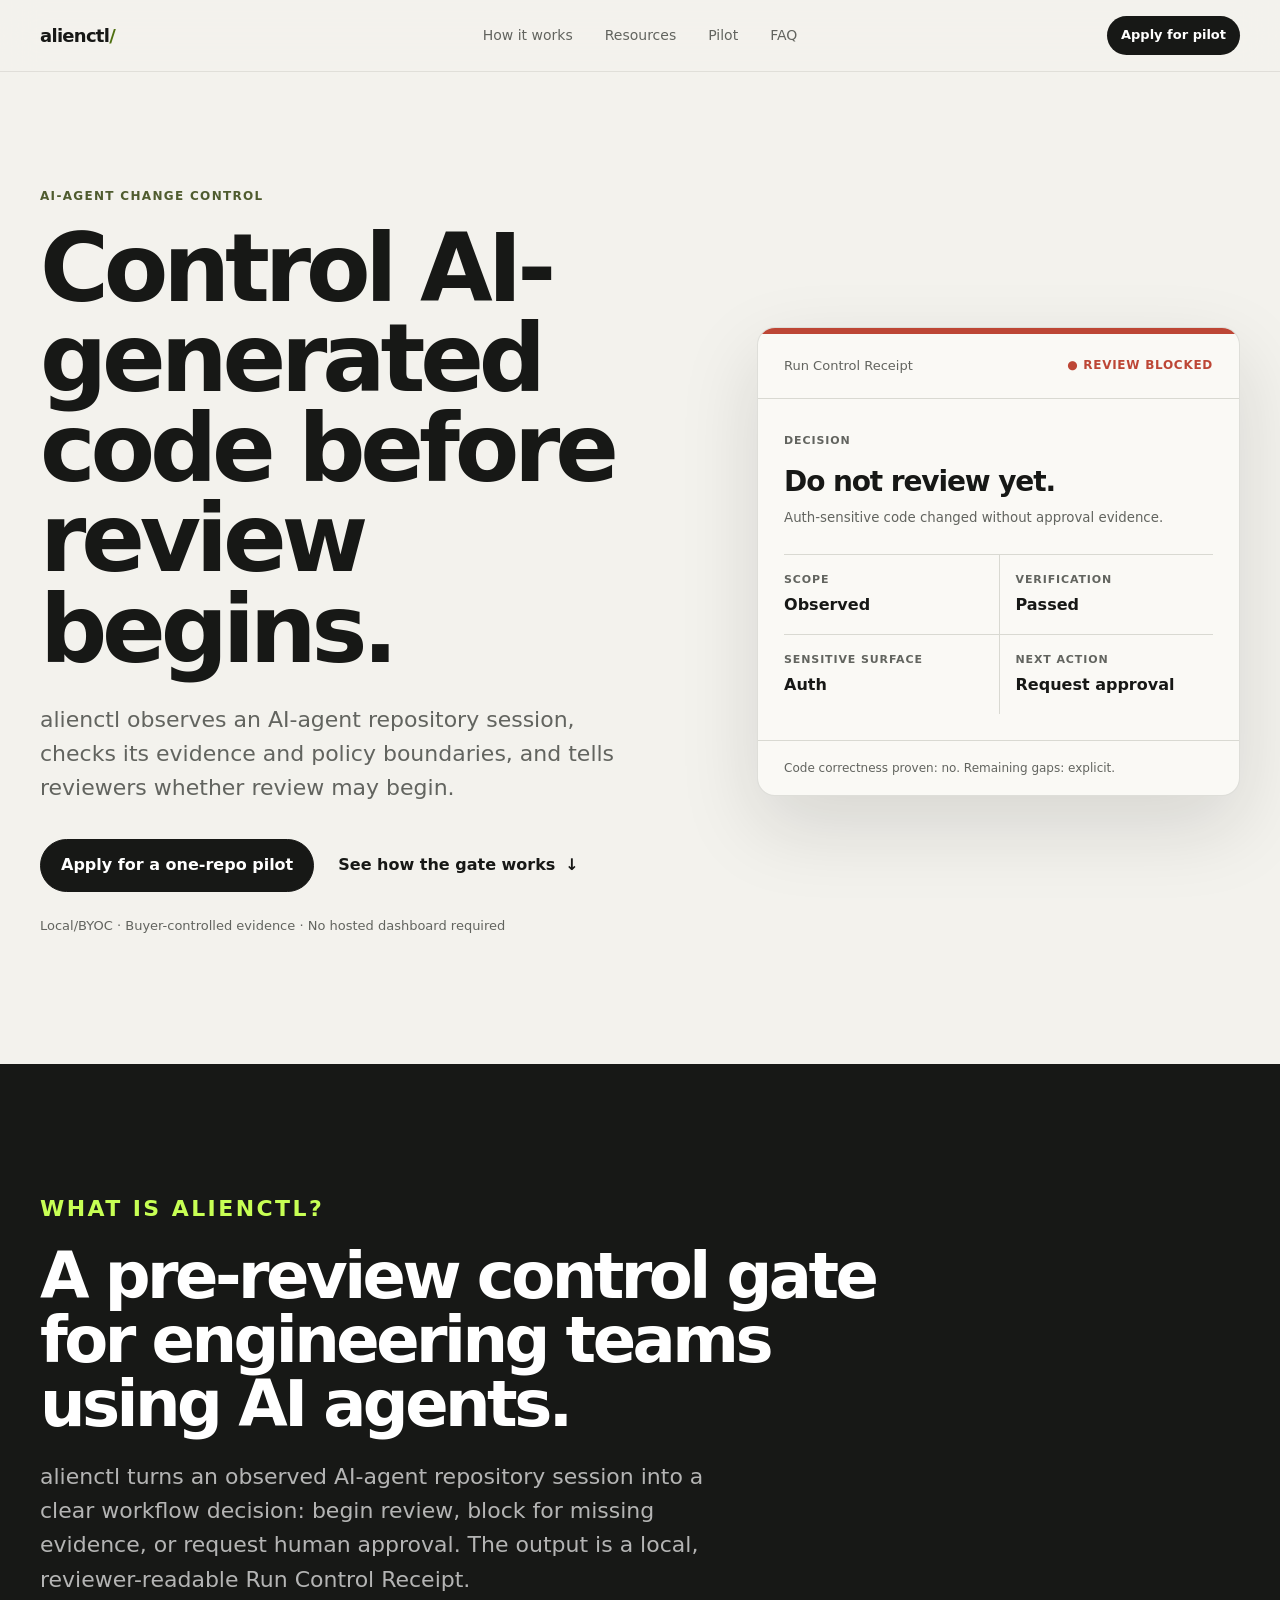
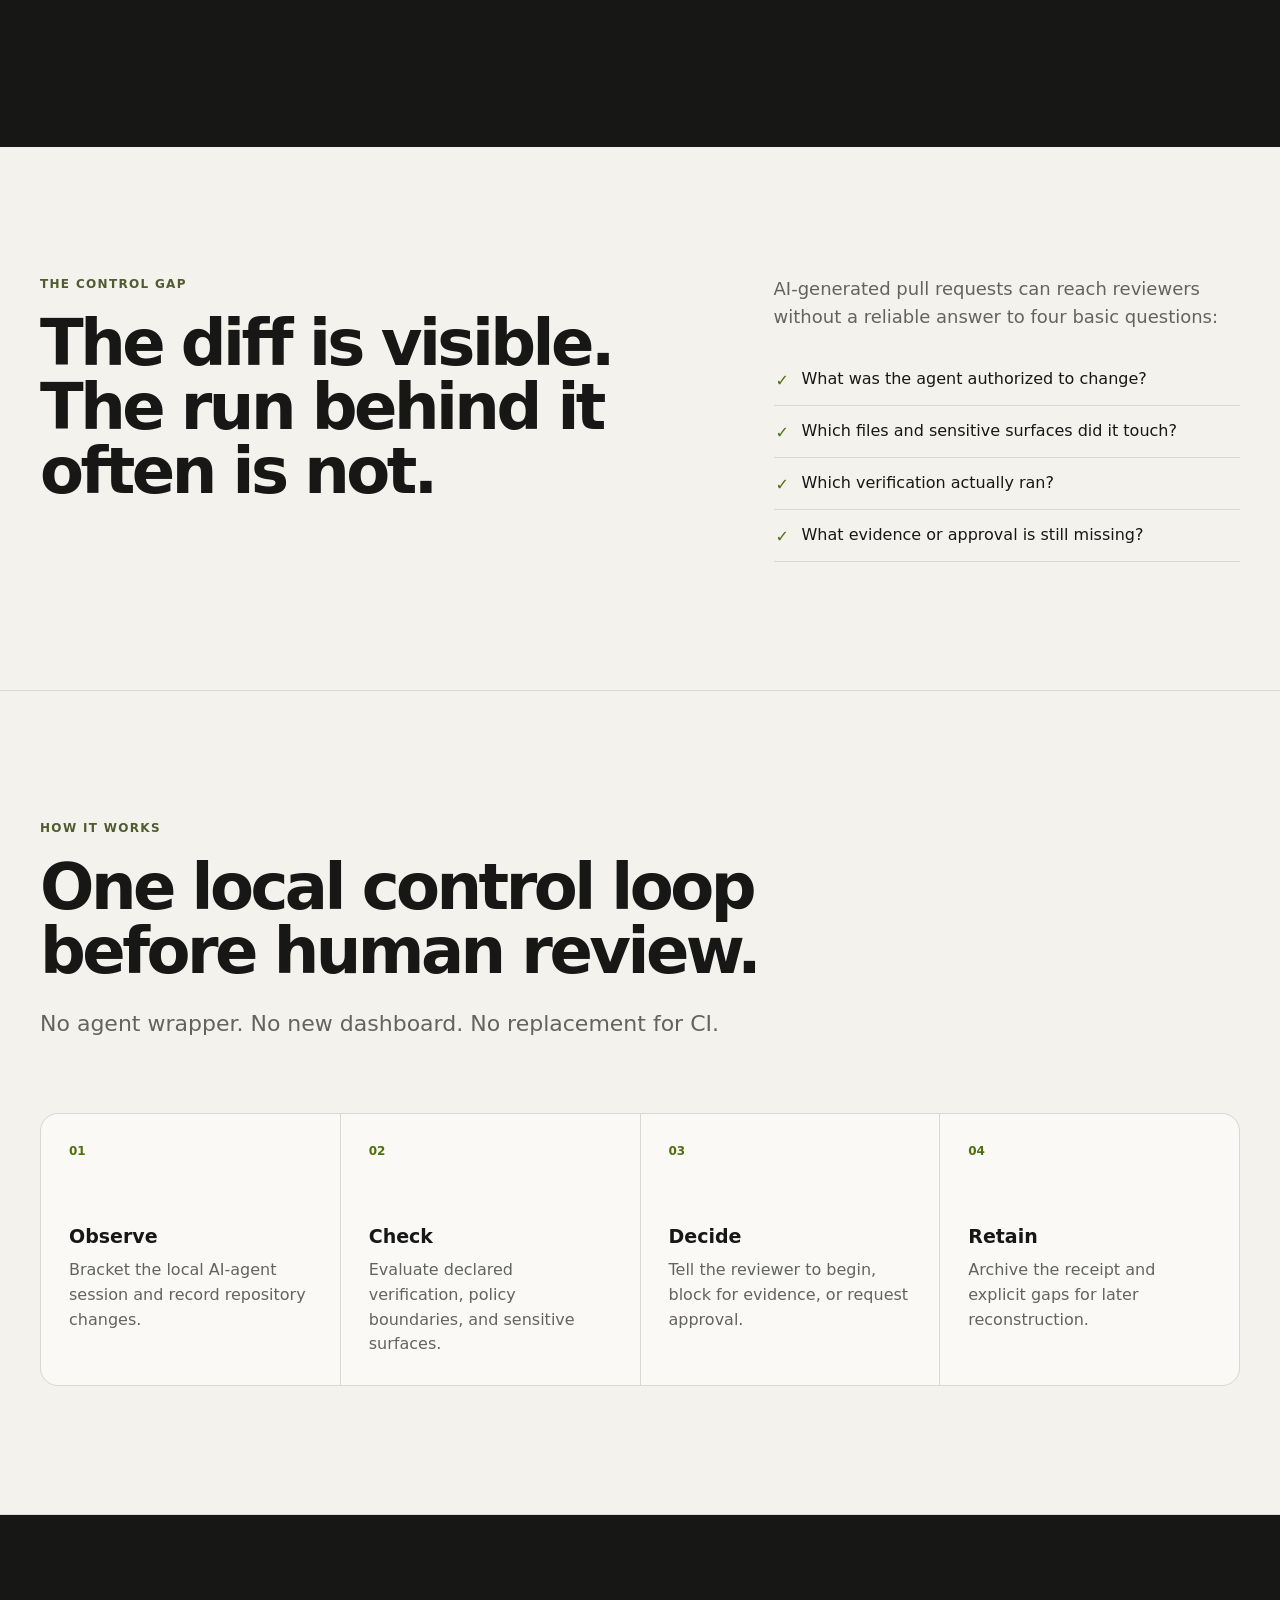
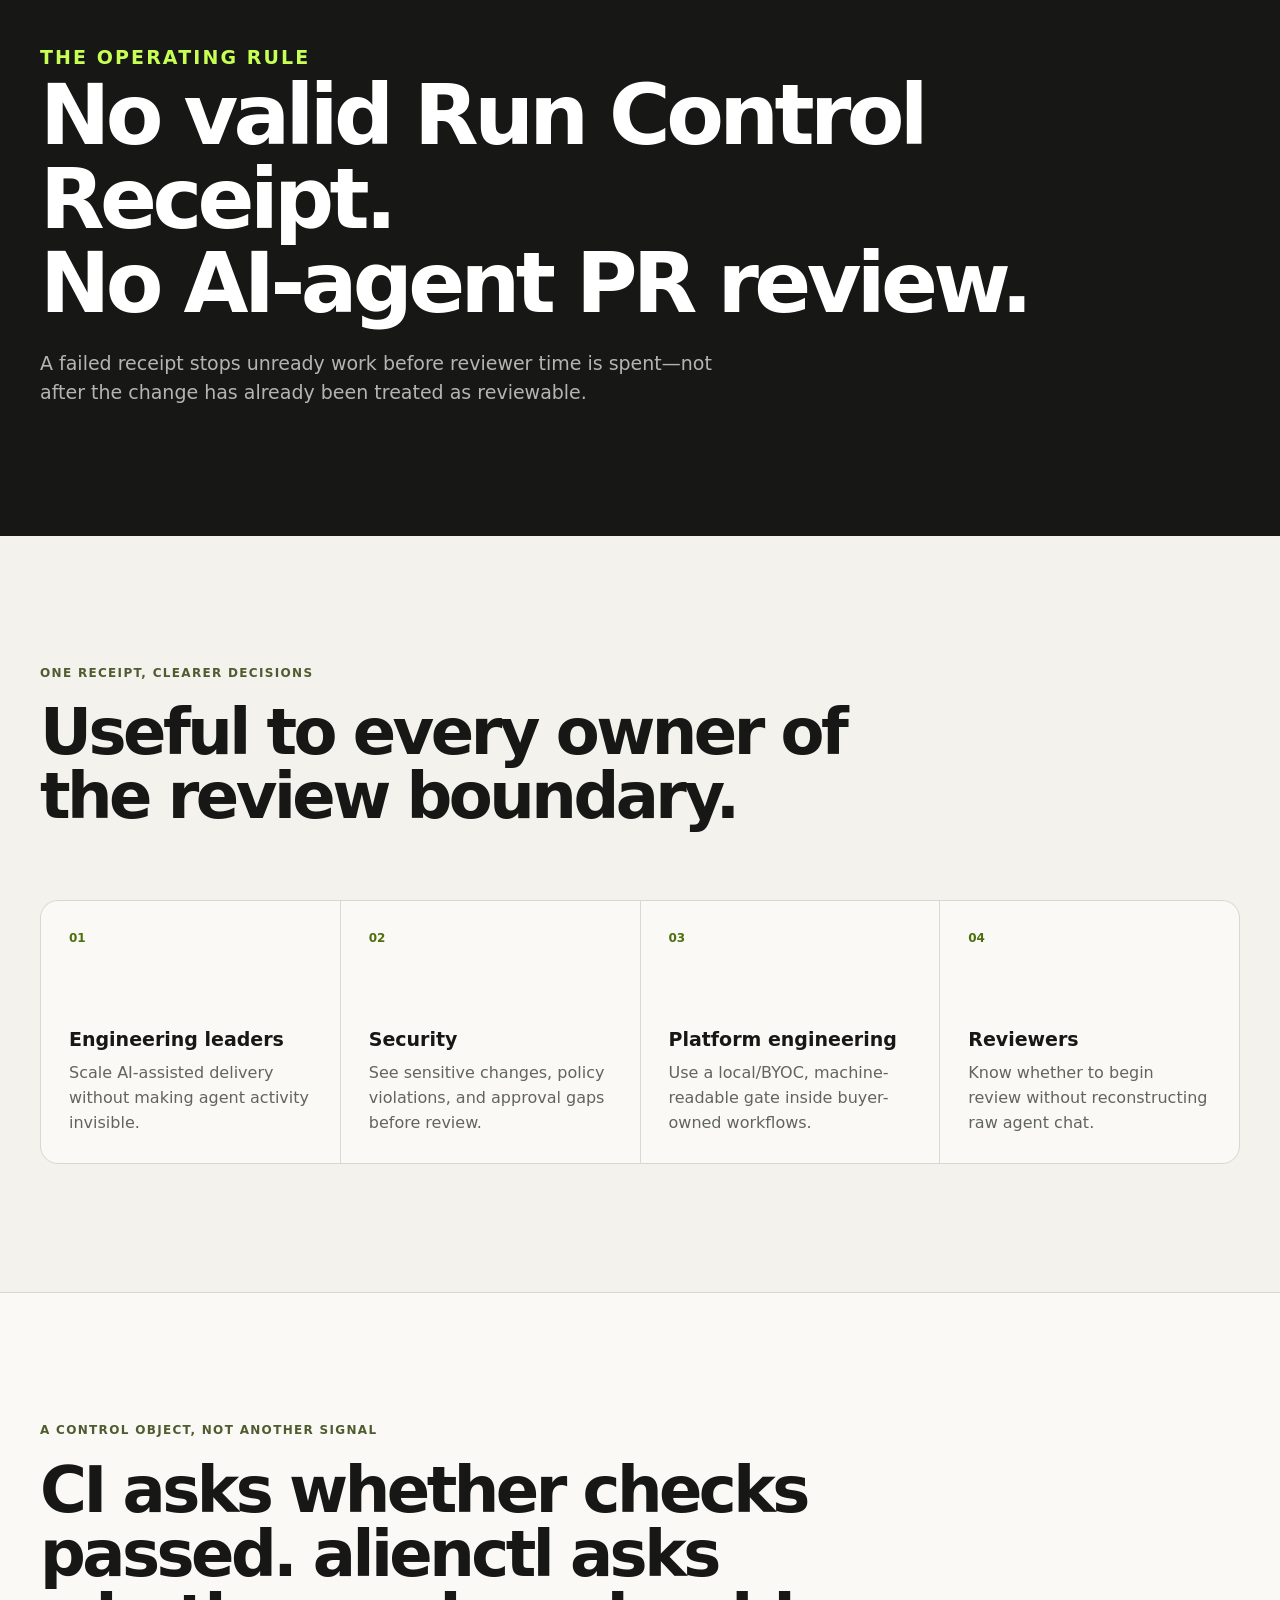
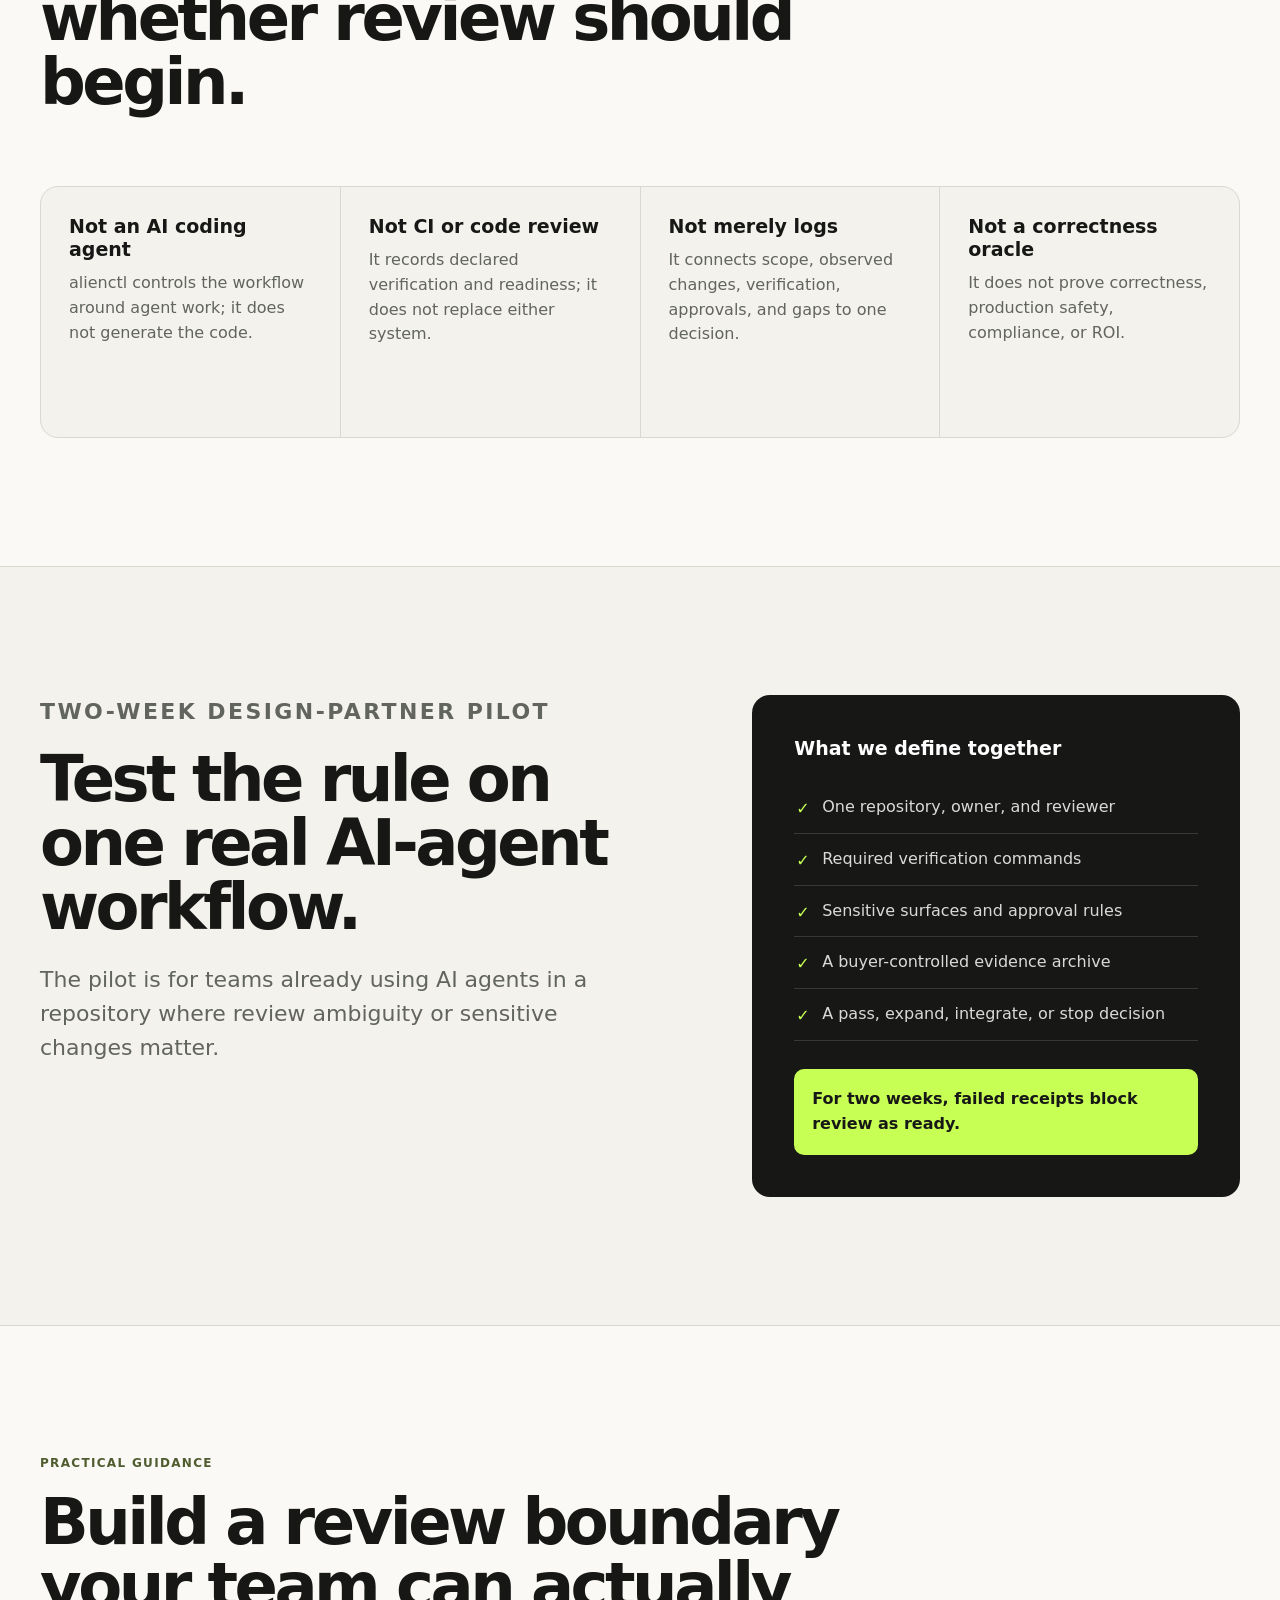
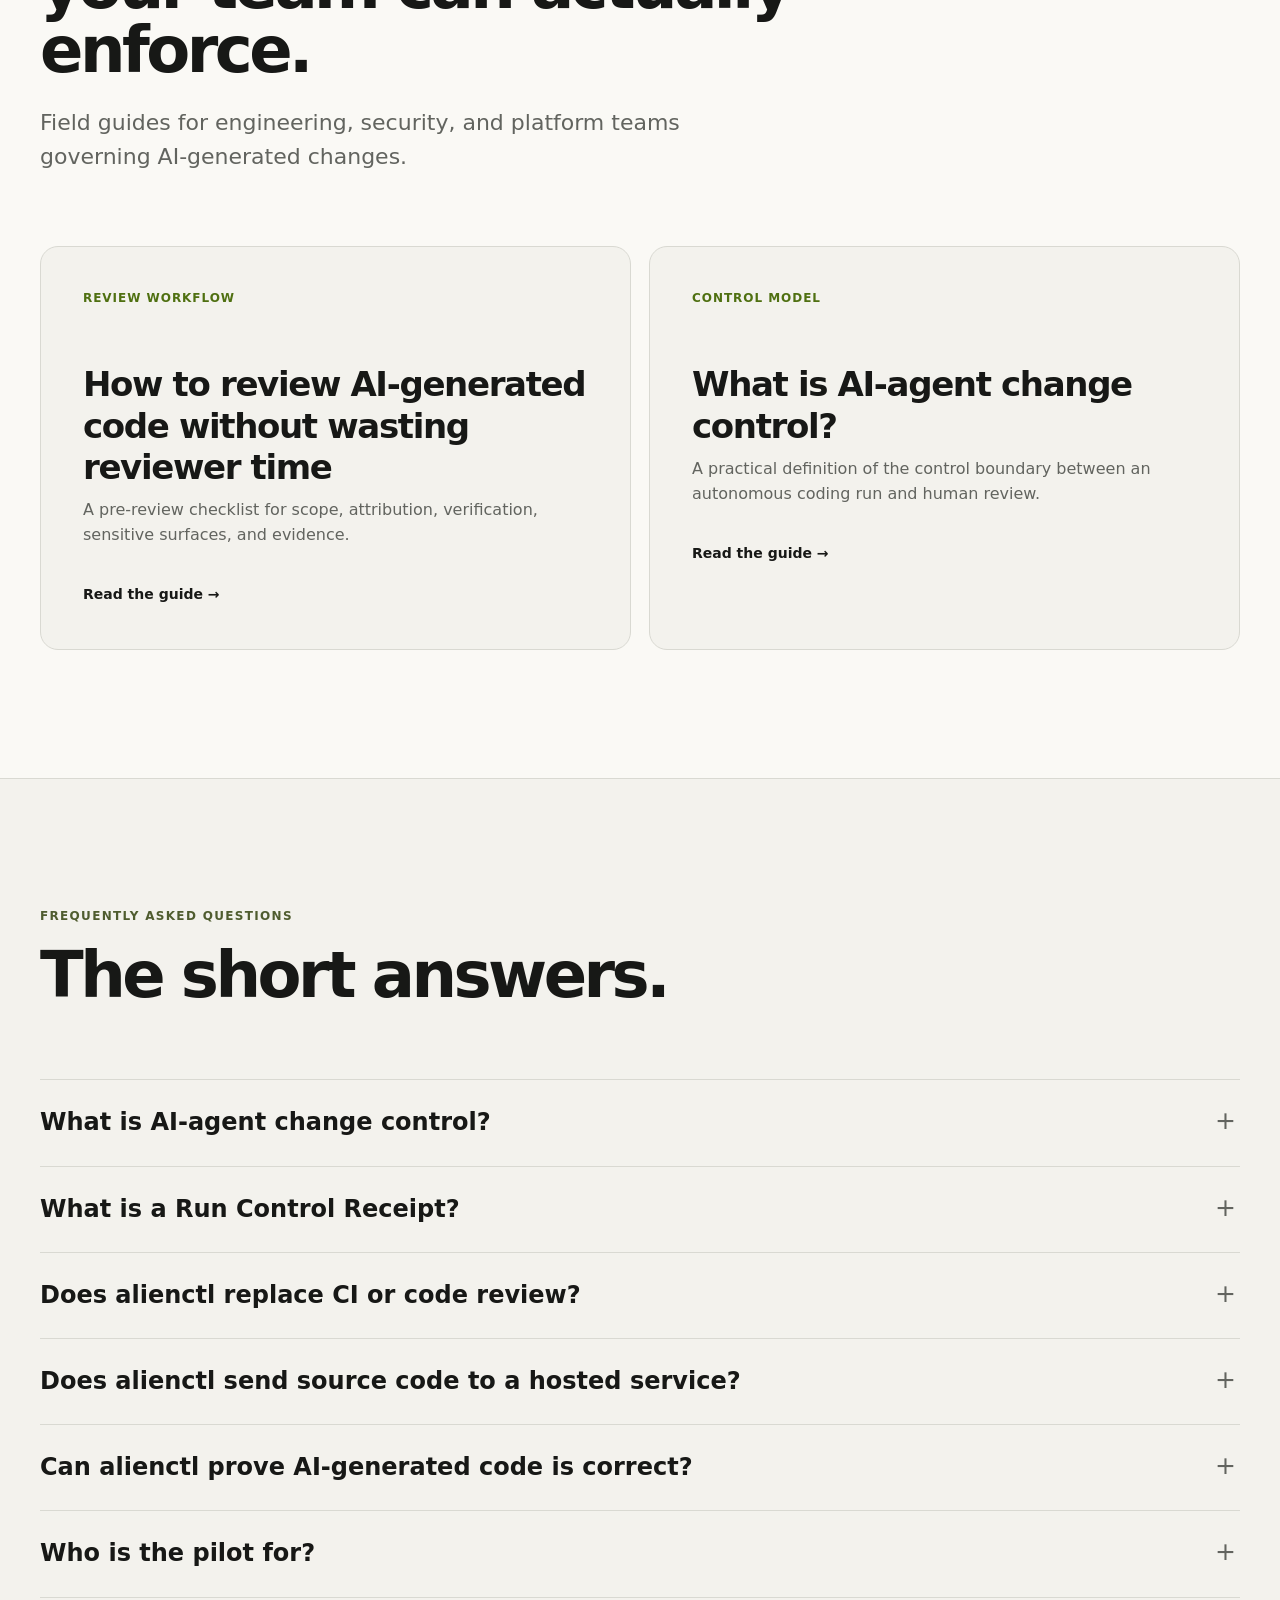
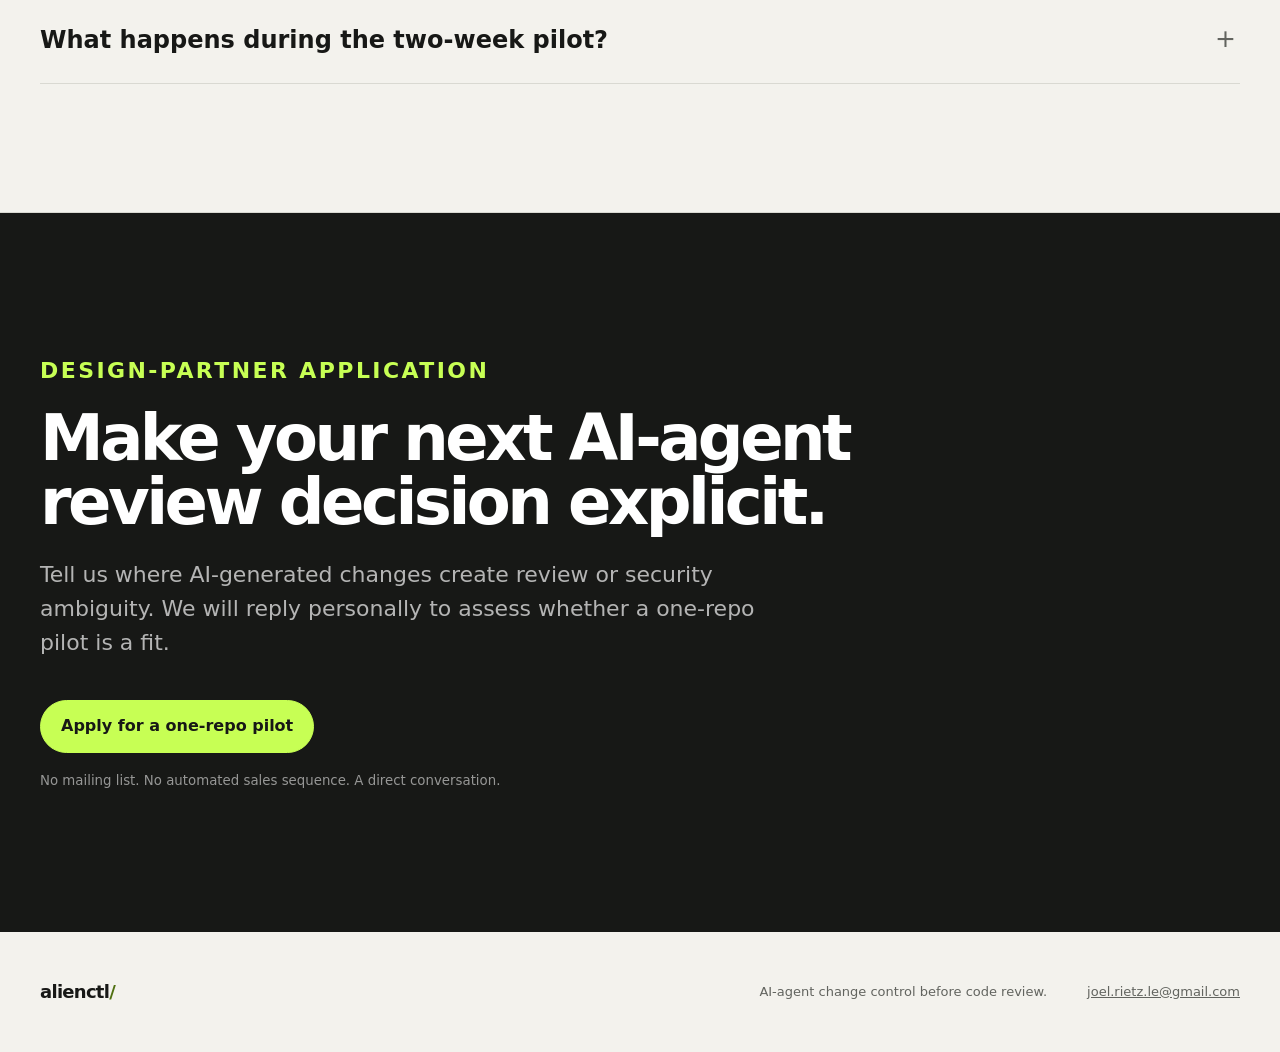
==== index.html @ 09b1ab31 "Add organic search guide corpus" ====
<!doctype html>
<html lang="en">
  <head>
    <meta charset="utf-8">
    <meta name="viewport" content="width=device-width, initial-scale=1">
    <title>AI-Agent Change Control Before Code Review | alienctl</title>
    <meta
      name="description"
      content="alienctl gives engineering teams a local, evidence-backed gate for AI-generated code before human review begins. Apply for a two-week, one-repo pilot."
    >
    <meta name="robots" content="index, follow, max-image-preview:large">
    <meta name="theme-color" content="#f3f2ed">
    <link rel="canonical" href="https://alienctl.com/">
    <link rel="icon" href="/favicon.svg" type="image/svg+xml">
    <link rel="stylesheet" href="styles.css">

    <meta property="og:type" content="website">
    <meta property="og:site_name" content="alienctl">
    <meta property="og:title" content="Control AI-generated code before review begins">
    <meta
      property="og:description"
      content="A local/BYOC gate that turns AI-agent repository sessions into evidence-backed review decisions."
    >
    <meta property="og:url" content="https://alienctl.com/">
    <meta name="twitter:card" content="summary">
    <meta name="twitter:title" content="Control AI-generated code before review begins">
    <meta
      name="twitter:description"
      content="A local/BYOC gate that turns AI-agent repository sessions into evidence-backed review decisions."
    >

    <script type="application/ld+json">
      {
        "@context": "https://schema.org",
        "@graph": [
          {
            "@type": "Organization",
            "@id": "https://alienctl.com/#organization",
            "name": "alienctl",
            "url": "https://alienctl.com/",
            "email": "joel.rietz.le@gmail.com"
          },
          {
            "@type": "SoftwareApplication",
            "@id": "https://alienctl.com/#software",
            "name": "alienctl",
            "applicationCategory": "DeveloperApplication",
            "operatingSystem": "Linux",
            "url": "https://alienctl.com/",
            "description": "A local and bring-your-own-cloud change-control gate for AI-agent repository sessions before code review.",
            "provider": {
              "@id": "https://alienctl.com/#organization"
            }
          },
          {
            "@type": "FAQPage",
            "@id": "https://alienctl.com/#faq",
            "mainEntity": [
              {
                "@type": "Question",
                "name": "What is AI-agent change control?",
                "acceptedAnswer": {
                  "@type": "Answer",
                  "text": "AI-agent change control is a workflow for checking an agent's authorized scope, observed repository changes, declared verification, sensitive surfaces, and evidence gaps before human code review begins."
                }
              },
              {
                "@type": "Question",
                "name": "What is a Run Control Receipt?",
                "acceptedAnswer": {
                  "@type": "Answer",
                  "text": "A Run Control Receipt is a reviewer-readable record of a bounded AI-agent run. It shows what changed, what checks ran, which policy boundaries applied, what blocks review, and what remains unproven."
                }
              },
              {
                "@type": "Question",
                "name": "Does alienctl replace CI or code review?",
                "acceptedAnswer": {
                  "@type": "Answer",
                  "text": "No. CI checks code and builds, while human reviewers judge the change. alienctl provides a pre-review decision about whether the AI-agent run has enough evidence and approval to begin review."
                }
              },
              {
                "@type": "Question",
                "name": "Does alienctl send source code to a hosted service?",
                "acceptedAnswer": {
                  "@type": "Answer",
                  "text": "The current pilot is local and buyer-controlled. It does not require a hosted dashboard, third-party analytics, or alienctl-managed credentials."
                }
              },
              {
                "@type": "Question",
                "name": "Can alienctl prove that AI-generated code is correct?",
                "acceptedAnswer": {
                  "@type": "Answer",
                  "text": "No. alienctl records bounded-run evidence and explicit gaps. It does not prove code correctness, production safety, compliance, or return on investment."
                }
              }
            ]
          }
        ]
      }
    </script>
  </head>
  <body>
    <a class="skip-link" href="#main">Skip to content</a>

    <header class="site-header" aria-label="Site header">
      <a class="brand" href="#top" aria-label="alienctl home">alienctl<span aria-hidden="true">/</span></a>
      <nav class="nav" aria-label="Primary navigation">
        <a href="#how">How it works</a>
        <a href="#resources">Resources</a>
        <a href="#pilot">Pilot</a>
        <a href="#faq">FAQ</a>
      </nav>
      <a class="header-cta" href="#apply">Apply for pilot</a>
    </header>

    <main id="main">
      <section class="hero" id="top" aria-labelledby="hero-title">
        <div class="hero-copy">
          <p class="eyebrow">AI-agent change control</p>
          <h1 id="hero-title">Control AI-generated code before review begins.</h1>
          <p class="hero-lede">
            alienctl observes an AI-agent repository session, checks its evidence
            and policy boundaries, and tells reviewers whether review may begin.
          </p>
          <div class="cta-row">
            <a class="button primary" href="#apply">Apply for a one-repo pilot</a>
            <a class="text-link" href="#how">See how the gate works <span aria-hidden="true">↓</span></a>
          </div>
          <p class="trust-line">Local/BYOC · Buyer-controlled evidence · No hosted dashboard required</p>
        </div>

        <aside class="receipt" aria-label="Example Run Control Receipt">
          <div class="receipt-header">
            <span>Run Control Receipt</span>
            <strong><span aria-hidden="true">●</span> Review blocked</strong>
          </div>
          <div class="receipt-decision">
            <span>Decision</span>
            <p>Do not review yet.</p>
            <small>Auth-sensitive code changed without approval evidence.</small>
          </div>
          <dl class="receipt-facts">
            <div>
              <dt>Scope</dt>
              <dd>Observed</dd>
            </div>
            <div>
              <dt>Verification</dt>
              <dd>Passed</dd>
            </div>
            <div>
              <dt>Sensitive surface</dt>
              <dd>Auth</dd>
            </div>
            <div>
              <dt>Next action</dt>
              <dd>Request approval</dd>
            </div>
          </dl>
          <p class="receipt-footnote">Code correctness proven: no. Remaining gaps: explicit.</p>
        </aside>
      </section>

      <section class="definition" aria-labelledby="definition-title">
        <p class="section-kicker">What is alienctl?</p>
        <h2 id="definition-title">
          A pre-review control gate for engineering teams using AI agents.
        </h2>
        <p>
          alienctl turns an observed AI-agent repository session into a clear
          workflow decision: begin review, block for missing evidence, or request
          human approval. The output is a local, reviewer-readable Run Control Receipt.
        </p>
      </section>

      <section class="section problem" aria-labelledby="problem-title">
        <div class="section-heading">
          <p class="section-kicker">The control gap</p>
          <h2 id="problem-title">The diff is visible. The run behind it often is not.</h2>
        </div>
        <div class="problem-copy">
          <p>
            AI-generated pull requests can reach reviewers without a reliable
            answer to four basic questions:
          </p>
          <ul class="check-list">
            <li>What was the agent authorized to change?</li>
            <li>Which files and sensitive surfaces did it touch?</li>
            <li>Which verification actually ran?</li>
            <li>What evidence or approval is still missing?</li>
          </ul>
        </div>
      </section>

      <section class="section" id="how" aria-labelledby="how-title">
        <div class="section-heading">
          <p class="section-kicker">How it works</p>
          <h2 id="how-title">One local control loop before human review.</h2>
          <p>No agent wrapper. No new dashboard. No replacement for CI.</p>
        </div>
        <ol class="steps">
          <li>
            <span>01</span>
            <h3>Observe</h3>
            <p>Bracket the local AI-agent session and record repository changes.</p>
          </li>
          <li>
            <span>02</span>
            <h3>Check</h3>
            <p>Evaluate declared verification, policy boundaries, and sensitive surfaces.</p>
          </li>
          <li>
            <span>03</span>
            <h3>Decide</h3>
            <p>Tell the reviewer to begin, block for evidence, or request approval.</p>
          </li>
          <li>
            <span>04</span>
            <h3>Retain</h3>
            <p>Archive the receipt and explicit gaps for later reconstruction.</p>
          </li>
        </ol>
      </section>

      <section class="rule" aria-labelledby="rule-title">
        <p class="section-kicker">The operating rule</p>
        <h2 id="rule-title">No valid Run Control Receipt.<br>No AI-agent PR review.</h2>
        <p>
          A failed receipt stops unready work before reviewer time is spent—not
          after the change has already been treated as reviewable.
        </p>
      </section>

      <section class="section roles" aria-labelledby="roles-title">
        <div class="section-heading">
          <p class="section-kicker">One receipt, clearer decisions</p>
          <h2 id="roles-title">Useful to every owner of the review boundary.</h2>
        </div>
        <div class="role-grid">
          <article>
            <p class="role-number">01</p>
            <h3>Engineering leaders</h3>
            <p>Scale AI-assisted delivery without making agent activity invisible.</p>
          </article>
          <article>
            <p class="role-number">02</p>
            <h3>Security</h3>
            <p>See sensitive changes, policy violations, and approval gaps before review.</p>
          </article>
          <article>
            <p class="role-number">03</p>
            <h3>Platform engineering</h3>
            <p>Use a local/BYOC, machine-readable gate inside buyer-owned workflows.</p>
          </article>
          <article>
            <p class="role-number">04</p>
            <h3>Reviewers</h3>
            <p>Know whether to begin review without reconstructing raw agent chat.</p>
          </article>
        </div>
      </section>

      <section class="section distinction" aria-labelledby="distinction-title">
        <div class="section-heading">
          <p class="section-kicker">A control object, not another signal</p>
          <h2 id="distinction-title">CI asks whether checks passed. alienctl asks whether review should begin.</h2>
        </div>
        <div class="distinction-grid">
          <article>
            <h3>Not an AI coding agent</h3>
            <p>alienctl controls the workflow around agent work; it does not generate the code.</p>
          </article>
          <article>
            <h3>Not CI or code review</h3>
            <p>It records declared verification and readiness; it does not replace either system.</p>
          </article>
          <article>
            <h3>Not merely logs</h3>
            <p>It connects scope, observed changes, verification, approvals, and gaps to one decision.</p>
          </article>
          <article>
            <h3>Not a correctness oracle</h3>
            <p>It does not prove correctness, production safety, compliance, or ROI.</p>
          </article>
        </div>
      </section>

      <section class="section pilot" id="pilot" aria-labelledby="pilot-title">
        <div class="pilot-intro">
          <p class="section-kicker">Two-week design-partner pilot</p>
          <h2 id="pilot-title">Test the rule on one real AI-agent workflow.</h2>
          <p>
            The pilot is for teams already using AI agents in a repository where
            review ambiguity or sensitive changes matter.
          </p>
        </div>
        <div class="pilot-card">
          <h3>What we define together</h3>
          <ul class="check-list">
            <li>One repository, owner, and reviewer</li>
            <li>Required verification commands</li>
            <li>Sensitive surfaces and approval rules</li>
            <li>A buyer-controlled evidence archive</li>
            <li>A pass, expand, integrate, or stop decision</li>
          </ul>
          <p class="pilot-rule">For two weeks, failed receipts block review as ready.</p>
        </div>
      </section>

      <section class="section resources" id="resources" aria-labelledby="resources-title">
        <div class="section-heading">
          <p class="section-kicker">Practical guidance</p>
          <h2 id="resources-title">Build a review boundary your team can actually enforce.</h2>
          <p>Field guides for engineering, security, and platform teams governing AI-generated changes.</p>
        </div>
        <div class="resource-grid">
          <a href="/guides/review-ai-generated-code/">
            <span>Review workflow</span>
            <h3>How to review AI-generated code without wasting reviewer time</h3>
            <p>A pre-review checklist for scope, attribution, verification, sensitive surfaces, and evidence.</p>
            <strong>Read the guide →</strong>
          </a>
          <a href="/guides/ai-agent-change-control/">
            <span>Control model</span>
            <h3>What is AI-agent change control?</h3>
            <p>A practical definition of the control boundary between an autonomous coding run and human review.</p>
            <strong>Read the guide →</strong>
          </a>
        </div>
      </section>

      <section class="section faq" id="faq" aria-labelledby="faq-title">
        <div class="section-heading">
          <p class="section-kicker">Frequently asked questions</p>
          <h2 id="faq-title">The short answers.</h2>
        </div>
        <div class="faq-list">
          <details>
            <summary>What is AI-agent change control?</summary>
            <p>
              It is a workflow for checking an agent’s authorized scope, observed
              repository changes, declared verification, sensitive surfaces, and
              evidence gaps before human code review begins.
            </p>
          </details>
          <details>
            <summary>What is a Run Control Receipt?</summary>
            <p>
              A reviewer-readable record of a bounded AI-agent run. It shows what
              changed, what checks ran, which policy boundaries applied, what blocks
              review, and what remains unproven.
            </p>
          </details>
          <details>
            <summary>Does alienctl replace CI or code review?</summary>
            <p>
              No. CI checks code and builds, while human reviewers judge the change.
              alienctl provides a pre-review decision about whether the run has enough
              evidence and approval to begin review.
            </p>
          </details>
          <details>
            <summary>Does alienctl send source code to a hosted service?</summary>
            <p>
              The current pilot is local and buyer-controlled. It does not require a
              hosted dashboard, third-party analytics, or alienctl-managed credentials.
            </p>
          </details>
          <details>
            <summary>Can alienctl prove AI-generated code is correct?</summary>
            <p>
              No. alienctl records bounded-run evidence and explicit gaps. It does not
              prove code correctness, production safety, compliance, or ROI.
            </p>
          </details>
          <details>
            <summary>Who is the pilot for?</summary>
            <p>
              CTO, CISO, platform, AppSec, developer-productivity, and engineering
              teams already using AI agents in a repository with a real review or
              security control problem.
            </p>
          </details>
          <details>
            <summary>What happens during the two-week pilot?</summary>
            <p>
              We define one repository, its required verification, sensitive surfaces,
              owners, and archive. The team then requires a valid receipt before each
              meaningful AI-agent change begins human review.
            </p>
          </details>
        </div>
      </section>

      <section class="apply" id="apply" aria-labelledby="apply-title">
        <p class="section-kicker">Design-partner application</p>
        <h2 id="apply-title">Make your next AI-agent review decision explicit.</h2>
        <p>
          Tell us where AI-generated changes create review or security ambiguity.
          We will reply personally to assess whether a one-repo pilot is a fit.
        </p>
        <a
          class="button light"
          href="mailto:joel.rietz.le@gmail.com?subject=One-repo%20pilot%20application&amp;body=Company%3A%0ARole%3A%0AAI-agent%20workflow%3A%0ARepository%20type%3A%0AMain%20review%20or%20security%20problem%3A%0APreferred%20pilot%20timing%3A"
        >Apply for a one-repo pilot</a>
        <small>No mailing list. No automated sales sequence. A direct conversation.</small>
      </section>
    </main>

    <footer class="site-footer">
      <a class="brand footer-brand" href="#top">alienctl<span aria-hidden="true">/</span></a>
      <p>AI-agent change control before code review.</p>
      <a href="mailto:joel.rietz.le@gmail.com">joel.rietz.le@gmail.com</a>
    </footer>
  </body>
</html>
---- styles.css ----
:root {
  color-scheme: light;
  --ink: #171816;
  --muted: #62645f;
  --line: #d9d9d2;
  --paper: #f3f2ed;
  --surface: #faf9f5;
  --white: #ffffff;
  --signal: #c7ff54;
  --signal-dark: #4f7011;
  --danger: #bd4635;
  --radius: 18px;
  --content: 1200px;
}

* {
  box-sizing: border-box;
}

html {
  scroll-behavior: smooth;
}

body {
  margin: 0;
  background: var(--paper);
  color: var(--ink);
  font-family:
    Inter, ui-sans-serif, system-ui, -apple-system, BlinkMacSystemFont, "Segoe UI",
    sans-serif;
  font-size: 16px;
  line-height: 1.55;
  text-rendering: optimizeLegibility;
}

a {
  color: inherit;
}

button,
a {
  -webkit-tap-highlight-color: transparent;
}

:focus-visible {
  outline: 3px solid var(--signal-dark);
  outline-offset: 4px;
}

.skip-link {
  position: fixed;
  top: 12px;
  left: 12px;
  z-index: 100;
  padding: 10px 14px;
  border-radius: 6px;
  background: var(--ink);
  color: var(--white);
  transform: translateY(-160%);
}

.skip-link:focus {
  transform: translateY(0);
}

.site-header {
  position: sticky;
  top: 0;
  z-index: 20;
  display: grid;
  grid-template-columns: 1fr auto 1fr;
  align-items: center;
  gap: 32px;
  min-height: 72px;
  padding: 12px max(24px, calc((100vw - var(--content)) / 2));
  border-bottom: 1px solid rgba(23, 24, 22, 0.09);
  background: rgba(243, 242, 237, 0.92);
  backdrop-filter: blur(18px);
}

.brand {
  width: max-content;
  font-size: 18px;
  font-weight: 780;
  letter-spacing: -0.04em;
  text-decoration: none;
}

.brand span {
  color: var(--signal-dark);
}

.nav {
  display: flex;
  align-items: center;
  gap: 32px;
  color: var(--muted);
  font-size: 14px;
}

.nav a,
.header-cta,
.text-link {
  text-decoration: none;
}

.nav a:hover,
.header-cta:hover,
.text-link:hover {
  color: var(--ink);
}

.header-cta {
  justify-self: end;
  padding: 9px 14px;
  border-radius: 999px;
  background: var(--ink);
  color: var(--white);
  font-size: 13px;
  font-weight: 720;
}

.hero,
.section,
.definition,
.rule,
.apply,
.site-footer {
  padding-right: max(24px, calc((100vw - var(--content)) / 2));
  padding-left: max(24px, calc((100vw - var(--content)) / 2));
}

.hero {
  display: grid;
  grid-template-columns: minmax(0, 1.12fr) minmax(360px, 0.88fr);
  gap: clamp(48px, 8vw, 112px);
  align-items: center;
  min-height: calc(100svh - 72px);
  padding-top: clamp(64px, 9vw, 128px);
  padding-bottom: clamp(72px, 10vw, 136px);
}

.hero-copy {
  max-width: 720px;
}

.eyebrow,
.section-kicker {
  margin: 0 0 18px;
  color: #4f5c2f;
  font-size: 12px;
  font-weight: 800;
  letter-spacing: 0.11em;
  text-transform: uppercase;
}

h1,
h2,
h3,
p {
  margin-top: 0;
}

h1,
h2 {
  font-weight: 710;
  letter-spacing: -0.055em;
}

h1 {
  max-width: 820px;
  margin-bottom: 28px;
  font-size: clamp(52px, 7.5vw, 94px);
  line-height: 0.96;
}

h2 {
  max-width: 920px;
  margin-bottom: 24px;
  font-size: clamp(36px, 5vw, 64px);
  line-height: 1;
}

h3 {
  margin-bottom: 10px;
  font-size: 19px;
  line-height: 1.22;
}

.hero-lede,
.definition > p,
.section-heading > p:last-child,
.pilot-intro > p,
.apply > p {
  max-width: 720px;
  color: var(--muted);
  font-size: clamp(18px, 2vw, 22px);
}

.cta-row {
  display: flex;
  flex-wrap: wrap;
  align-items: center;
  gap: 24px;
  margin-top: 34px;
}

.button {
  display: inline-flex;
  align-items: center;
  justify-content: center;
  min-height: 52px;
  padding: 13px 20px;
  border: 1px solid var(--ink);
  border-radius: 999px;
  background: var(--ink);
  color: var(--white);
  font-weight: 750;
  text-decoration: none;
  transition: transform 150ms ease, box-shadow 150ms ease, background 150ms ease;
}

.button:hover {
  transform: translateY(-2px);
  box-shadow: 0 10px 24px rgba(23, 24, 22, 0.16);
}

.text-link {
  padding: 10px 0;
  font-weight: 680;
}

.text-link span {
  display: inline-block;
  margin-left: 4px;
  transition: transform 150ms ease;
}

.text-link:hover span {
  transform: translateY(3px);
}

.trust-line {
  margin: 24px 0 0;
  color: var(--muted);
  font-size: 13px;
}

.receipt {
  position: relative;
  width: min(100%, 500px);
  justify-self: end;
  overflow: hidden;
  border: 1px solid rgba(23, 24, 22, 0.12);
  border-radius: var(--radius);
  background: var(--surface);
  box-shadow: 0 30px 80px rgba(23, 24, 22, 0.13);
}

.receipt::before {
  display: block;
  width: 100%;
  height: 6px;
  background: var(--danger);
  content: "";
}

.receipt-header {
  display: flex;
  justify-content: space-between;
  gap: 16px;
  padding: 22px 26px;
  border-bottom: 1px solid var(--line);
  color: var(--muted);
  font-size: 13px;
}

.receipt-header strong {
  color: var(--danger);
  font-size: 12px;
  letter-spacing: 0.06em;
  text-transform: uppercase;
}

.receipt-decision {
  padding: 28px 26px 24px;
}

.receipt-decision > span,
.receipt-facts dt {
  color: var(--muted);
  font-size: 11px;
  font-weight: 760;
  letter-spacing: 0.08em;
  text-transform: uppercase;
}

.receipt-decision p {
  margin: 8px 0 2px;
  font-size: 28px;
  font-weight: 760;
  letter-spacing: -0.04em;
}

.receipt-decision small,
.receipt-footnote {
  color: var(--muted);
}

.receipt-facts {
  display: grid;
  grid-template-columns: 1fr 1fr;
  margin: 0;
  padding: 0 26px 26px;
}

.receipt-facts div {
  padding: 16px 0;
  border-top: 1px solid var(--line);
}

.receipt-facts div:nth-child(odd) {
  padding-right: 16px;
}

.receipt-facts div:nth-child(even) {
  padding-left: 16px;
  border-left: 1px solid var(--line);
}

.receipt-facts dd {
  margin: 5px 0 0;
  font-weight: 680;
}

.receipt-footnote {
  margin: 0;
  padding: 18px 26px;
  border-top: 1px solid var(--line);
  font-size: 12px;
}

.definition,
.rule {
  padding-top: clamp(72px, 10vw, 128px);
  padding-bottom: clamp(72px, 10vw, 128px);
  background: var(--ink);
  color: var(--white);
}

.definition .section-kicker,
.rule .section-kicker,
.apply .section-kicker {
  color: var(--signal);
}

.definition > p,
.rule > p,
.apply > p {
  color: rgba(255, 255, 255, 0.68);
}

.section {
  padding-top: clamp(72px, 10vw, 132px);
  padding-bottom: clamp(72px, 10vw, 132px);
  border-bottom: 1px solid var(--line);
}

.section-heading {
  margin-bottom: clamp(40px, 6vw, 72px);
}

.problem {
  display: grid;
  grid-template-columns: minmax(0, 1.15fr) minmax(320px, 0.85fr);
  gap: clamp(48px, 8vw, 112px);
  align-items: start;
}

.problem .section-heading {
  margin-bottom: 0;
}

.problem-copy > p {
  margin-bottom: 24px;
  color: var(--muted);
  font-size: 18px;
}

.check-list {
  margin: 0;
  padding: 0;
  list-style: none;
}

.check-list li {
  position: relative;
  padding: 13px 0 13px 28px;
  border-bottom: 1px solid var(--line);
}

.check-list li::before {
  position: absolute;
  top: 15px;
  left: 2px;
  color: var(--signal-dark);
  font-weight: 900;
  content: "✓";
}

.steps,
.role-grid,
.distinction-grid {
  display: grid;
  grid-template-columns: repeat(4, minmax(0, 1fr));
  gap: 1px;
  margin: 0;
  padding: 0;
  border: 1px solid var(--line);
  border-radius: var(--radius);
  background: var(--line);
  overflow: hidden;
  list-style: none;
}

.steps li,
.role-grid article,
.distinction-grid article {
  min-height: 250px;
  padding: 28px;
  background: var(--surface);
}

.steps span,
.role-number {
  display: block;
  margin: 0 0 64px;
  color: var(--signal-dark);
  font-size: 12px;
  font-weight: 800;
}

.steps p,
.role-grid article > p:last-child,
.distinction-grid p {
  margin-bottom: 0;
  color: var(--muted);
}

.rule h2 {
  max-width: 1080px;
  font-size: clamp(42px, 7vw, 84px);
}

.rule > p {
  max-width: 680px;
  margin-bottom: 0;
  font-size: 19px;
}

.role-number {
  margin-bottom: 80px;
}

.distinction {
  background: var(--surface);
}

.distinction-grid article {
  background: var(--paper);
}

.resources {
  background: var(--surface);
}

.resource-grid {
  display: grid;
  grid-template-columns: repeat(2, minmax(0, 1fr));
  gap: 18px;
}

.resource-grid > a {
  min-height: 320px;
  padding: clamp(28px, 4vw, 42px);
  border: 1px solid var(--line);
  border-radius: var(--radius);
  background: var(--paper);
  text-decoration: none;
  transition: transform 150ms ease, box-shadow 150ms ease;
}

.resource-grid > a:hover {
  transform: translateY(-3px);
  box-shadow: 0 18px 44px rgba(23, 24, 22, 0.1);
}

.resource-grid span {
  display: block;
  margin-bottom: 56px;
  color: var(--signal-dark);
  font-size: 12px;
  font-weight: 800;
  letter-spacing: 0.08em;
  text-transform: uppercase;
}

.resource-grid h3 {
  max-width: 520px;
  font-size: clamp(24px, 3vw, 34px);
  letter-spacing: -0.04em;
}

.resource-grid p {
  max-width: 560px;
  color: var(--muted);
}

.resource-grid strong {
  display: inline-block;
  margin-top: 20px;
  font-size: 14px;
}

.guide-main {
  background: var(--surface);
}

.guide-hero,
.guide-content,
.guide-cta {
  padding-right: max(24px, calc((100vw - 860px) / 2));
  padding-left: max(24px, calc((100vw - 860px) / 2));
}

.guide-hero {
  padding-top: clamp(72px, 10vw, 132px);
  padding-bottom: clamp(64px, 8vw, 104px);
}

.guide-hero h1 {
  max-width: 900px;
  font-size: clamp(46px, 7vw, 78px);
}

.guide-meta {
  margin: 26px 0 0;
  color: var(--muted);
  font-size: 13px;
}

.guide-content {
  padding-bottom: clamp(80px, 10vw, 140px);
}

.guide-content h2 {
  margin-top: 72px;
  font-size: clamp(30px, 4vw, 46px);
}

.guide-content h3 {
  margin-top: 38px;
  font-size: 23px;
}

.guide-content p,
.guide-content li {
  color: #454741;
  font-size: 18px;
  line-height: 1.72;
}

.guide-content ul,
.guide-content ol {
  padding-left: 24px;
}

.guide-content li {
  margin-bottom: 12px;
}

.answer-box {
  margin: 36px 0 52px;
  padding: 28px;
  border-left: 5px solid var(--signal-dark);
  background: var(--paper);
}

.answer-box p {
  margin: 0;
  color: var(--ink);
  font-size: 20px;
  font-weight: 650;
}

.guide-table {
  width: 100%;
  margin: 30px 0;
  border-collapse: collapse;
}

.guide-table th,
.guide-table td {
  padding: 16px 12px;
  border-bottom: 1px solid var(--line);
  text-align: left;
  vertical-align: top;
}

.guide-table th {
  font-size: 13px;
  text-transform: uppercase;
}

.guide-cta {
  padding-top: 72px;
  padding-bottom: 72px;
  background: var(--ink);
  color: var(--white);
}

.guide-cta p {
  max-width: 680px;
  color: rgba(255, 255, 255, 0.7);
}

.pilot {
  display: grid;
  grid-template-columns: minmax(0, 1fr) minmax(360px, 0.8fr);
  gap: clamp(48px, 8vw, 112px);
  align-items: start;
}

.pilot-card {
  padding: clamp(28px, 4vw, 42px);
  border-radius: var(--radius);
  background: var(--ink);
  color: var(--white);
}

.pilot-card h3 {
  margin-bottom: 22px;
}

.pilot-card .check-list li {
  border-color: rgba(255, 255, 255, 0.14);
  color: rgba(255, 255, 255, 0.84);
}

.pilot-card .check-list li::before {
  color: var(--signal);
}

.pilot-rule {
  margin: 28px 0 0;
  padding: 18px;
  border-radius: 10px;
  background: var(--signal);
  color: var(--ink);
  font-weight: 730;
}

.faq-list {
  border-top: 1px solid var(--line);
}

.faq details {
  border-bottom: 1px solid var(--line);
}

.faq summary {
  position: relative;
  padding: 24px 52px 24px 0;
  cursor: pointer;
  font-size: clamp(19px, 2vw, 24px);
  font-weight: 680;
  list-style: none;
}

.faq summary::-webkit-details-marker {
  display: none;
}

.faq summary::after {
  position: absolute;
  top: 22px;
  right: 4px;
  color: var(--muted);
  font-size: 25px;
  font-weight: 400;
  content: "+";
  transition: transform 150ms ease;
}

.faq details[open] summary::after {
  transform: rotate(45deg);
}

.faq details p {
  max-width: 760px;
  margin-bottom: 28px;
  color: var(--muted);
  font-size: 17px;
}

.apply {
  padding-top: clamp(80px, 11vw, 144px);
  padding-bottom: clamp(80px, 11vw, 144px);
  background: var(--ink);
  color: var(--white);
}

.apply h2 {
  max-width: 960px;
}

.apply .button {
  margin-top: 18px;
  border-color: var(--signal);
  background: var(--signal);
  color: var(--ink);
}

.apply small {
  display: block;
  margin-top: 18px;
  color: rgba(255, 255, 255, 0.55);
}

.site-footer {
  display: grid;
  grid-template-columns: 1fr auto auto;
  gap: 40px;
  align-items: center;
  min-height: 120px;
  color: var(--muted);
  font-size: 13px;
}

.site-footer p {
  margin: 0;
}

.footer-brand {
  color: var(--ink);
}

@media (max-width: 980px) {
  .hero,
  .problem,
  .pilot {
    grid-template-columns: 1fr;
  }

  .hero {
    min-height: auto;
  }

  .receipt {
    justify-self: start;
  }

  .steps,
  .role-grid,
  .distinction-grid,
  .resource-grid {
    grid-template-columns: repeat(2, minmax(0, 1fr));
  }
}

@media (max-width: 720px) {
  .site-header {
    grid-template-columns: 1fr auto;
    gap: 16px;
  }

  .nav {
    display: none;
  }

  .hero {
    padding-top: 56px;
  }

  .steps,
  .role-grid,
  .distinction-grid,
  .resource-grid {
    grid-template-columns: 1fr;
  }

  .steps li,
  .role-grid article,
  .distinction-grid article {
    min-height: auto;
  }

  .steps span,
  .role-number {
    margin-bottom: 36px;
  }

  .site-footer {
    grid-template-columns: 1fr;
    gap: 12px;
    padding-top: 36px;
    padding-bottom: 36px;
  }
}

@media (max-width: 520px) {
  h1 {
    font-size: clamp(44px, 13vw, 62px);
  }

  .cta-row {
    align-items: stretch;
    flex-direction: column;
  }

  .button {
    width: 100%;
    text-align: center;
  }

  .receipt-header {
    align-items: flex-start;
    flex-direction: column;
  }

  .receipt-facts {
    grid-template-columns: 1fr;
  }

  .receipt-facts div:nth-child(odd),
  .receipt-facts div:nth-child(even) {
    padding-right: 0;
    padding-left: 0;
    border-left: 0;
  }
}

@media (prefers-reduced-motion: reduce) {
  html {
    scroll-behavior: auto;
  }

  *,
  *::before,
  *::after {
    scroll-behavior: auto !important;
    transition-duration: 0.01ms !important;
  }
}
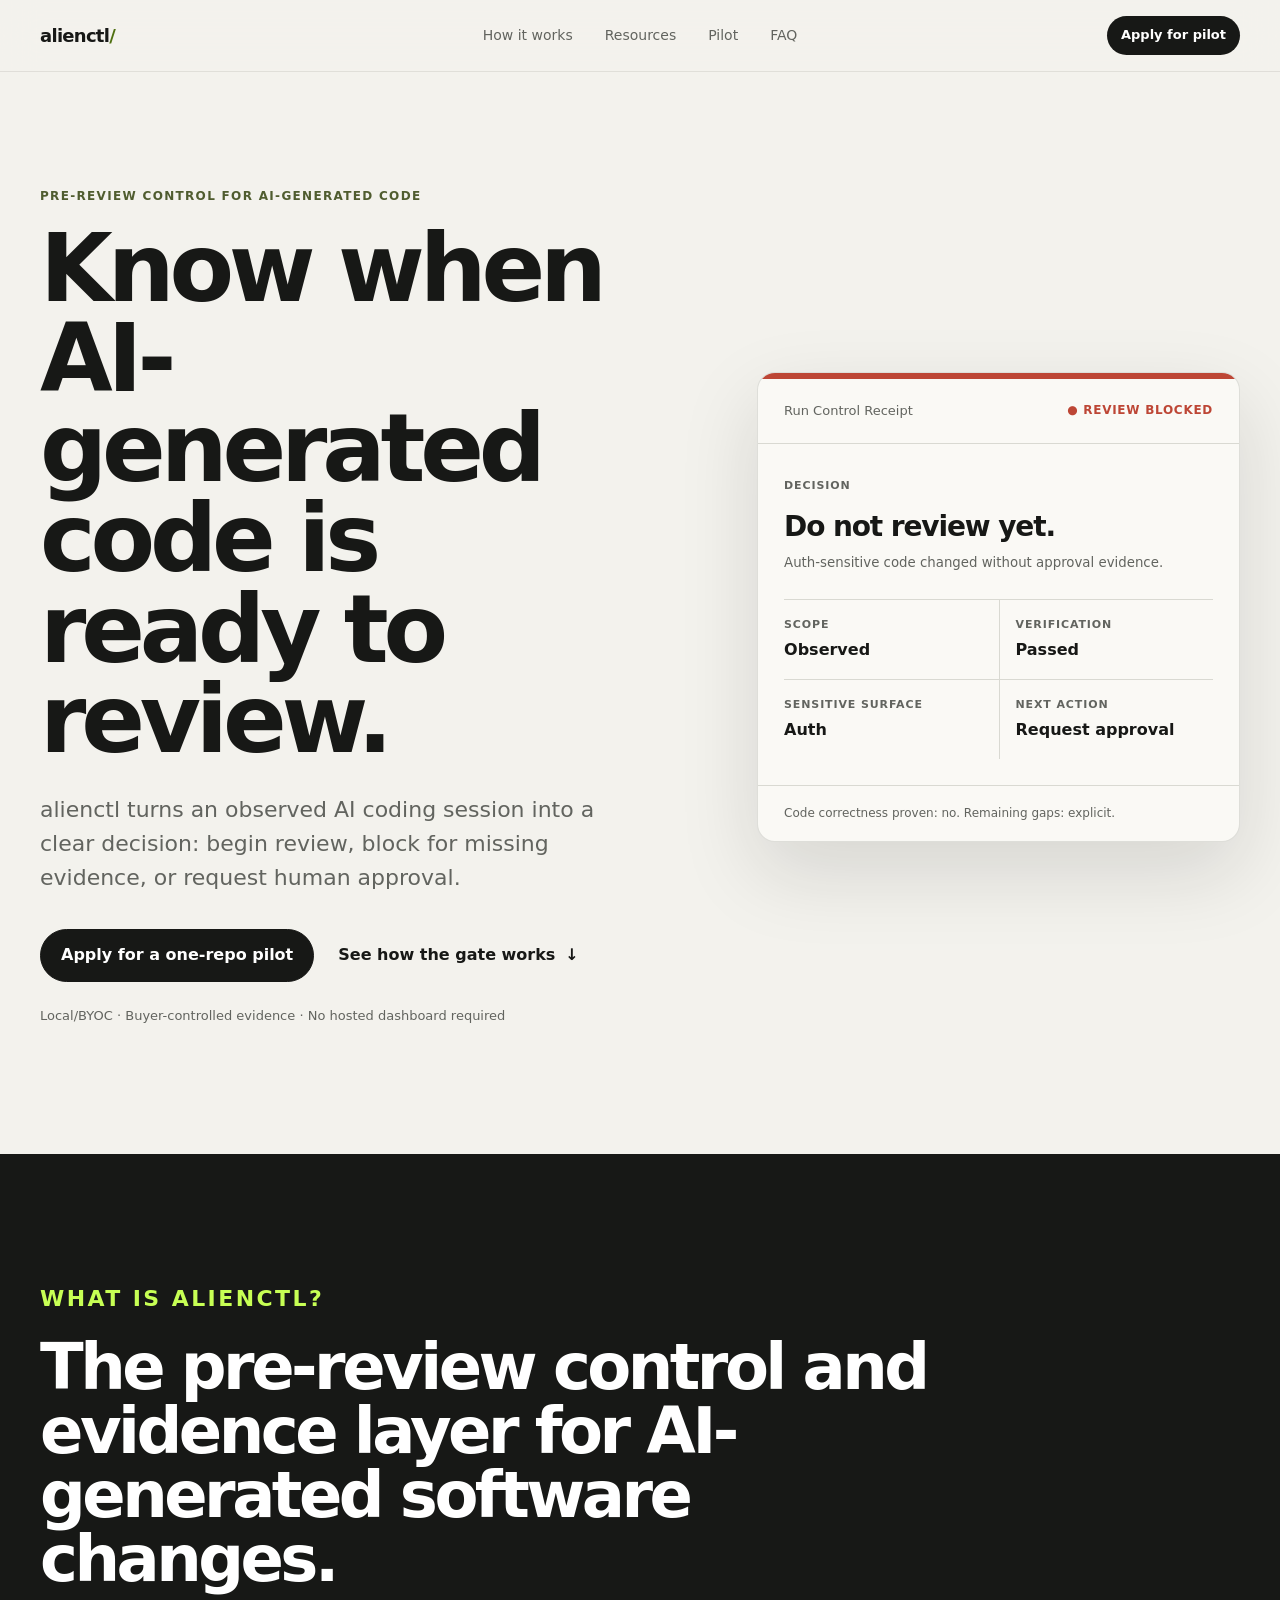
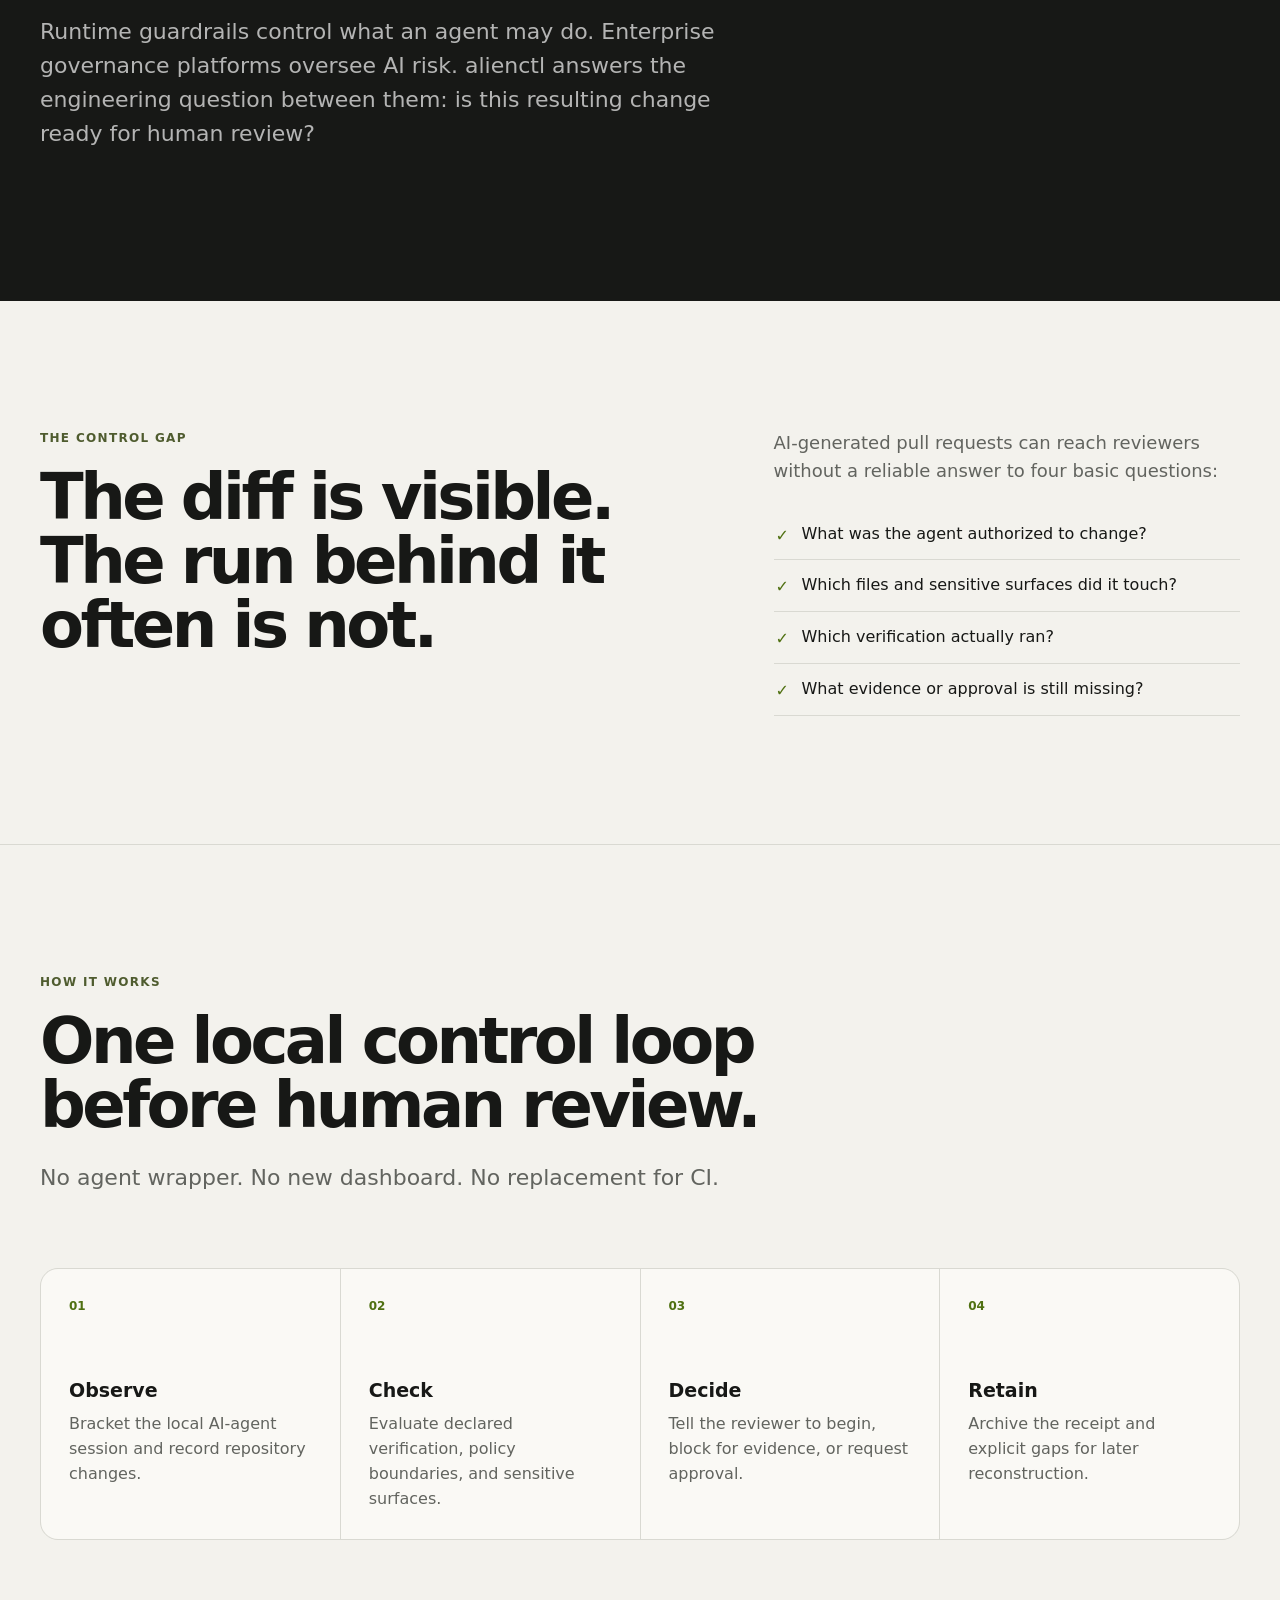
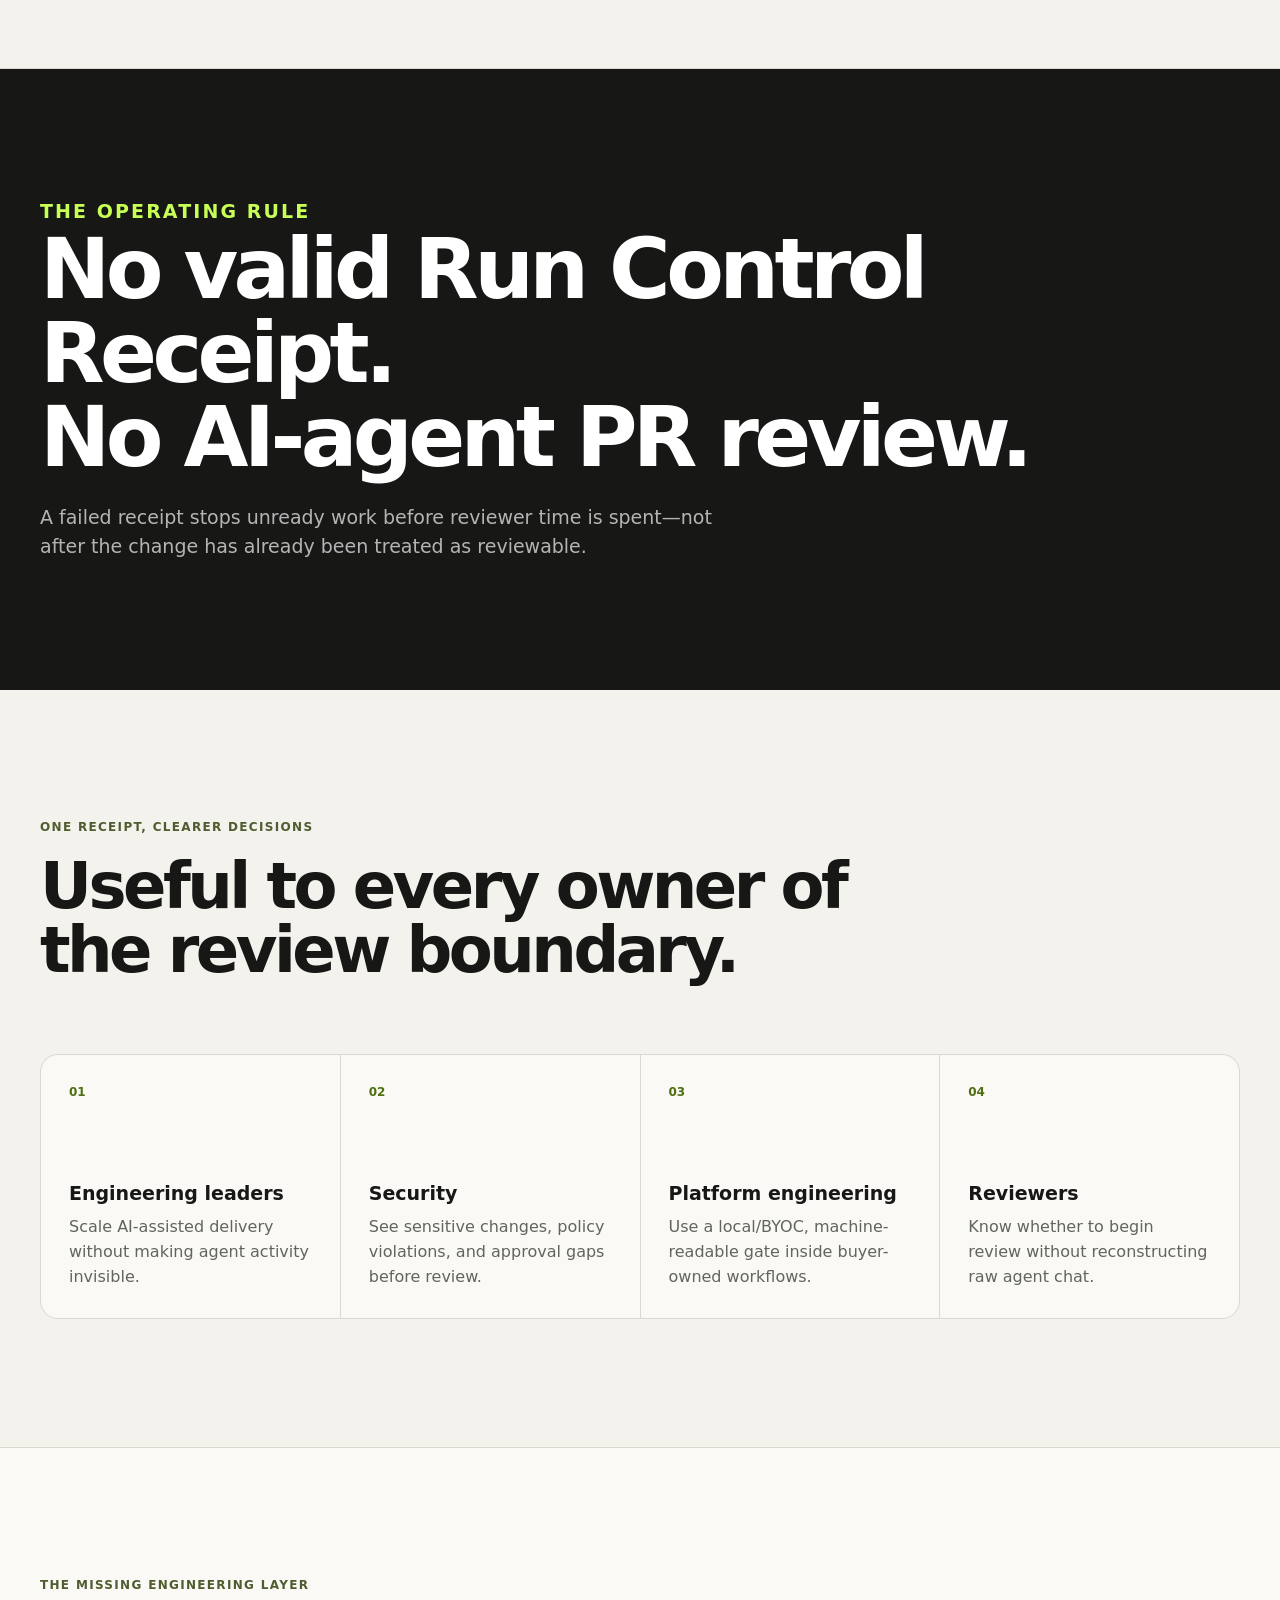
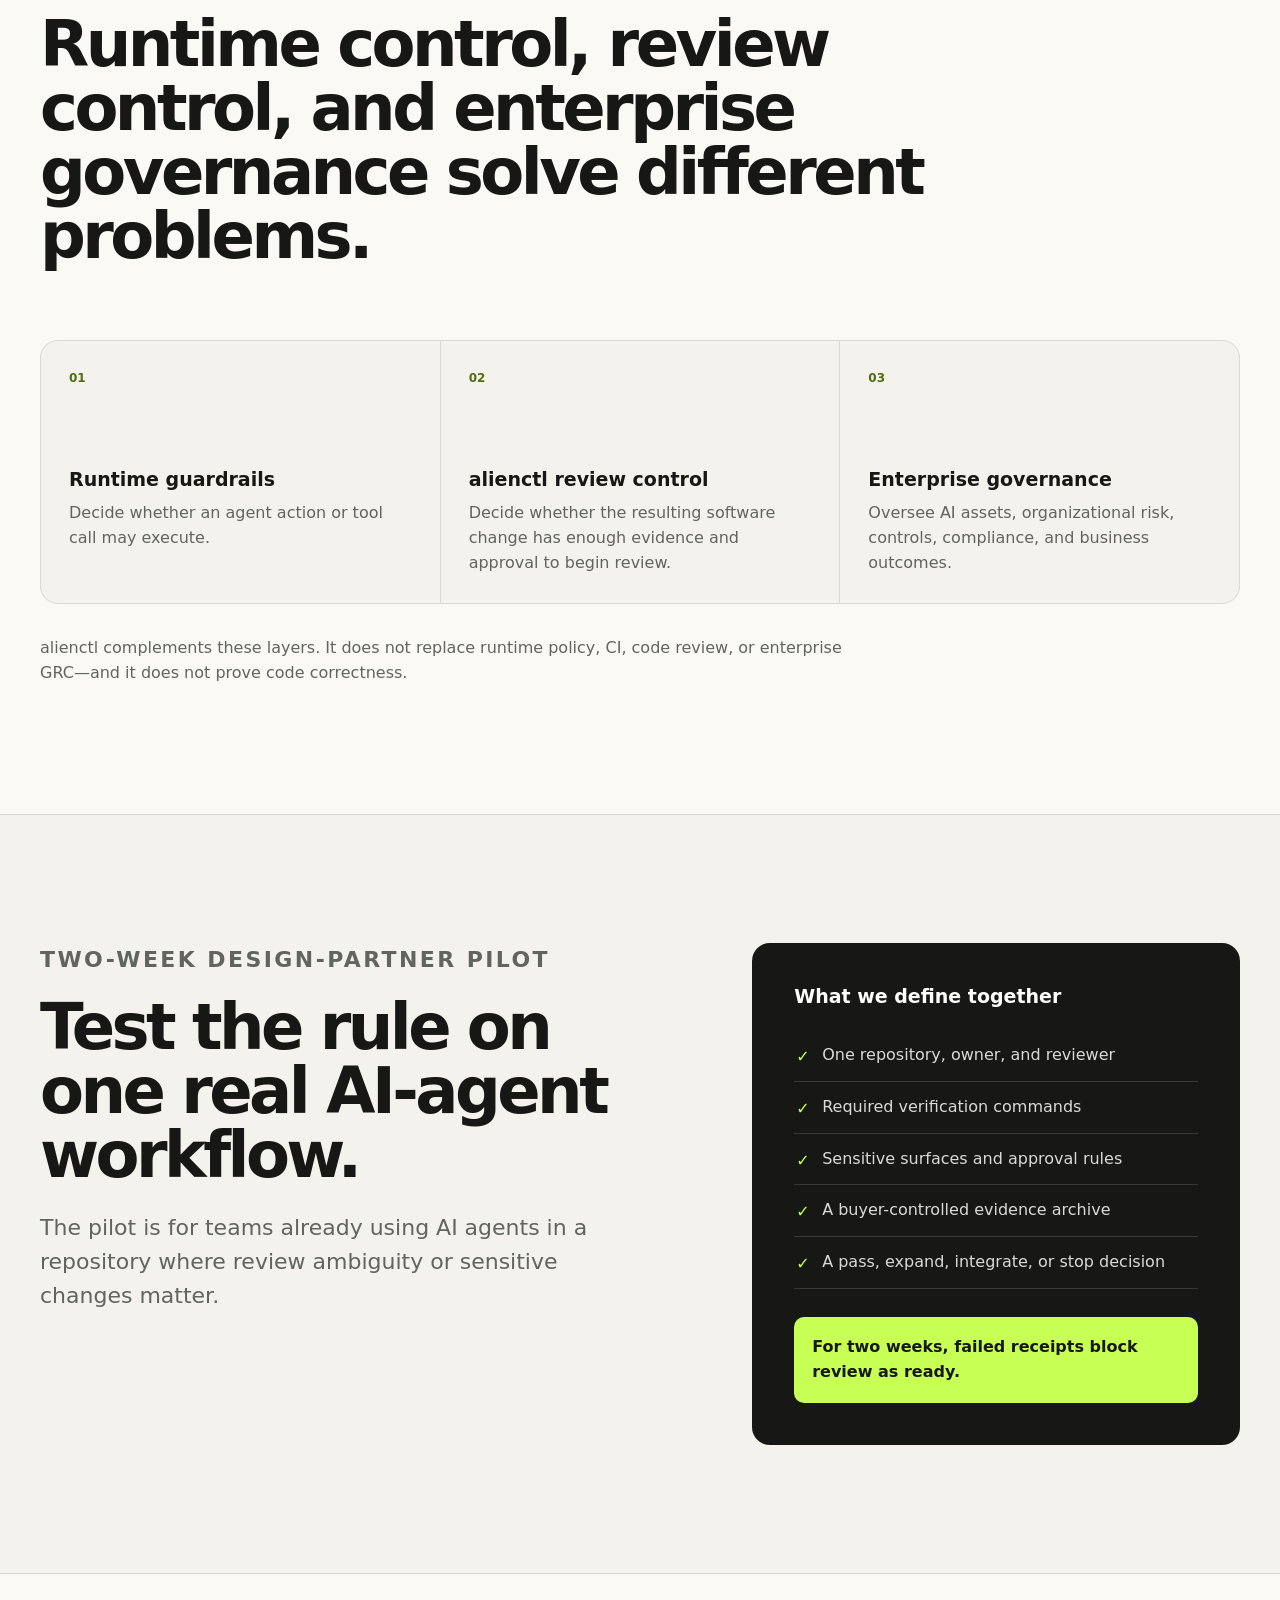
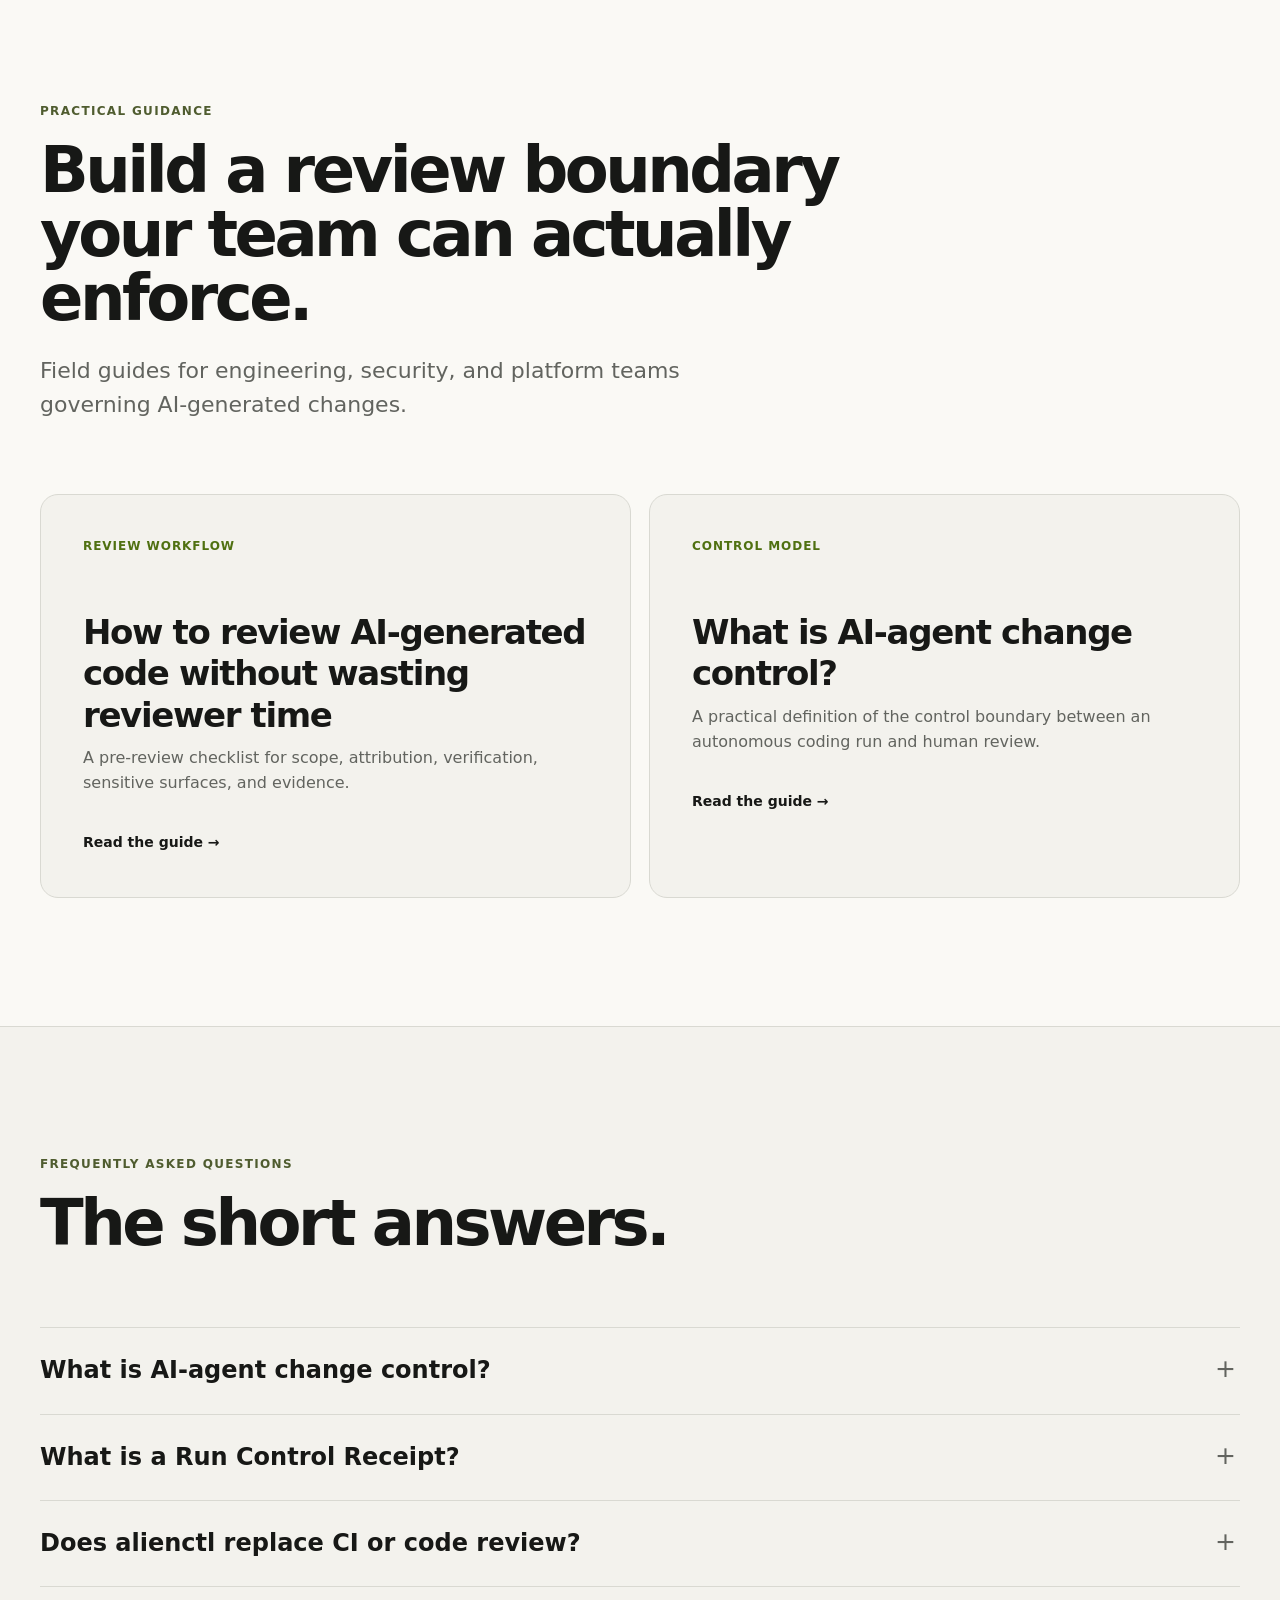
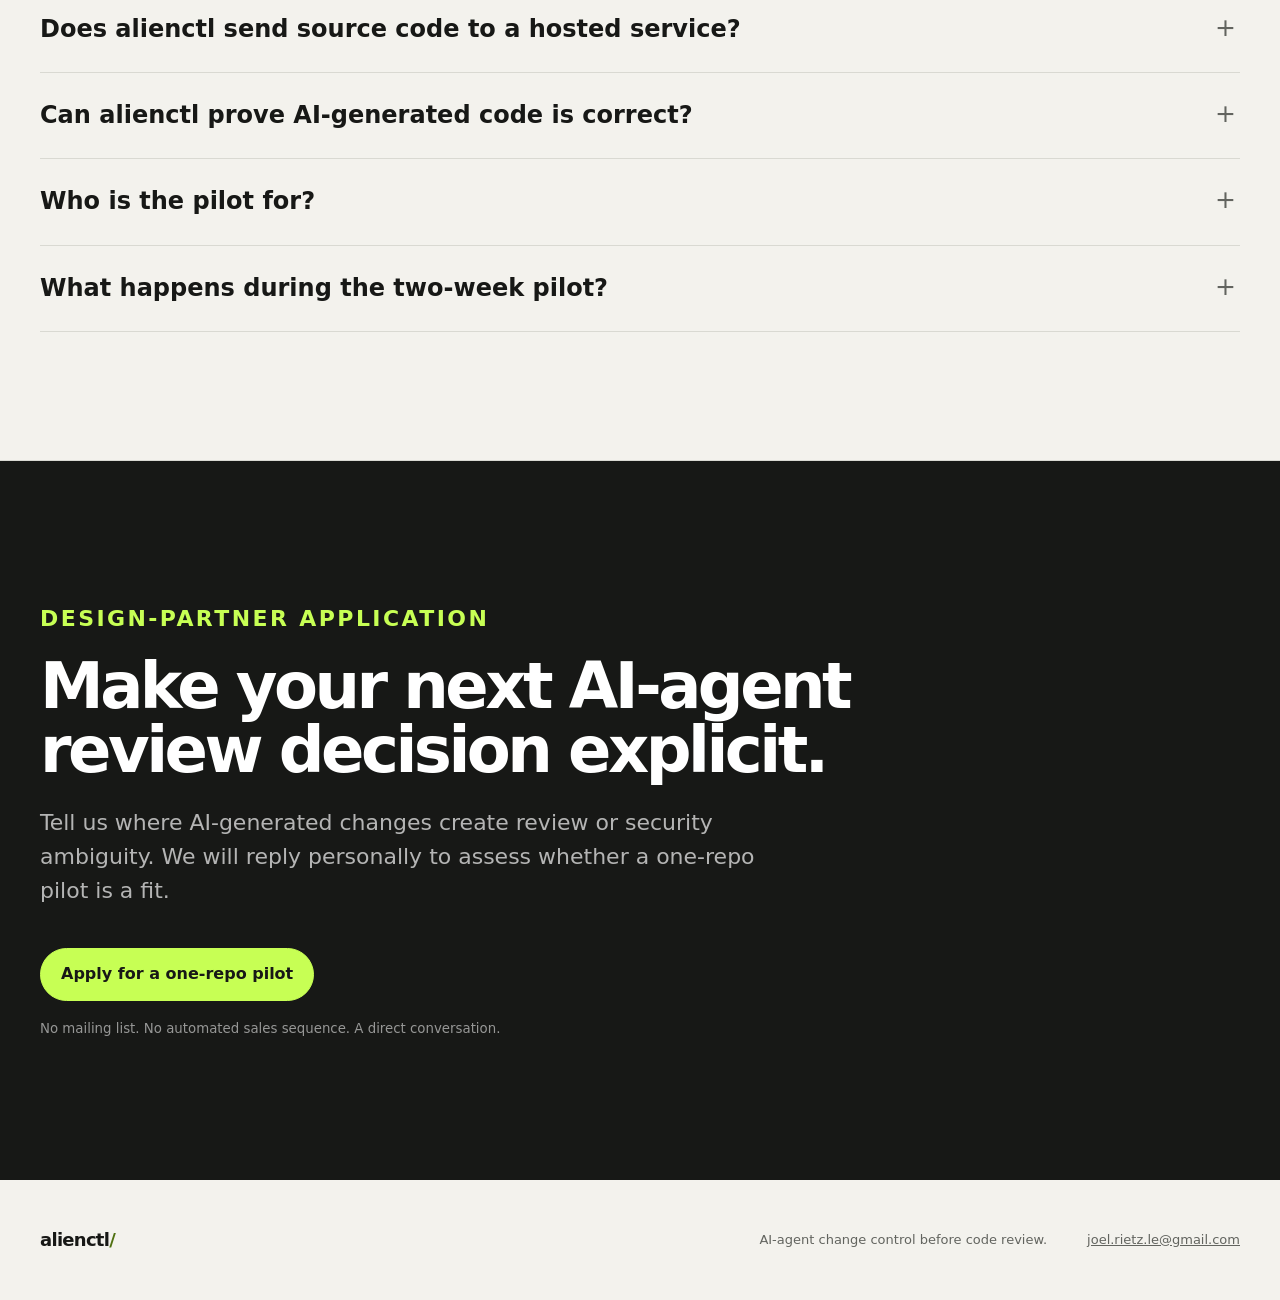
==== commit c16ca29c: "Sharpen pre-review evidence positioning" ====
--- a/index.html
+++ b/index.html
@@ -3,10 +3,10 @@
   <head>
     <meta charset="utf-8">
     <meta name="viewport" content="width=device-width, initial-scale=1">
-    <title>AI-Agent Change Control Before Code Review | alienctl</title>
+    <title>AI-Generated Code Review Gate and Evidence | alienctl</title>
     <meta
       name="description"
-      content="alienctl gives engineering teams a local, evidence-backed gate for AI-generated code before human review begins. Apply for a two-week, one-repo pilot."
+      content="Know whether an AI-generated software change is ready for human review. alienctl provides a local review gate, Run Control Receipt, and explicit evidence gaps."
     >
     <meta name="robots" content="index, follow, max-image-preview:large">
     <meta name="theme-color" content="#f3f2ed">
@@ -16,17 +16,17 @@
 
     <meta property="og:type" content="website">
     <meta property="og:site_name" content="alienctl">
-    <meta property="og:title" content="Control AI-generated code before review begins">
+    <meta property="og:title" content="Know when AI-generated code is ready to review">
     <meta
       property="og:description"
-      content="A local/BYOC gate that turns AI-agent repository sessions into evidence-backed review decisions."
+      content="The local pre-review control and evidence layer for AI-generated software changes."
     >
     <meta property="og:url" content="https://alienctl.com/">
     <meta name="twitter:card" content="summary">
-    <meta name="twitter:title" content="Control AI-generated code before review begins">
+    <meta name="twitter:title" content="Know when AI-generated code is ready to review">
     <meta
       name="twitter:description"
-      content="A local/BYOC gate that turns AI-agent repository sessions into evidence-backed review decisions."
+      content="The local pre-review control and evidence layer for AI-generated software changes."
     >
 
     <script type="application/ld+json">
@@ -47,7 +47,7 @@
             "applicationCategory": "DeveloperApplication",
             "operatingSystem": "Linux",
             "url": "https://alienctl.com/",
-            "description": "A local and bring-your-own-cloud change-control gate for AI-agent repository sessions before code review.",
+            "description": "A local and bring-your-own-cloud pre-review control and evidence gate for AI-generated software changes.",
             "provider": {
               "@id": "https://alienctl.com/#organization"
             }
@@ -119,11 +119,11 @@
     <main id="main">
       <section class="hero" id="top" aria-labelledby="hero-title">
         <div class="hero-copy">
-          <p class="eyebrow">AI-agent change control</p>
-          <h1 id="hero-title">Control AI-generated code before review begins.</h1>
+          <p class="eyebrow">Pre-review control for AI-generated code</p>
+          <h1 id="hero-title">Know when AI-generated code is ready to review.</h1>
           <p class="hero-lede">
-            alienctl observes an AI-agent repository session, checks its evidence
-            and policy boundaries, and tells reviewers whether review may begin.
+            alienctl turns an observed AI coding session into a clear decision:
+            begin review, block for missing evidence, or request human approval.
           </p>
           <div class="cta-row">
             <a class="button primary" href="#apply">Apply for a one-repo pilot</a>
@@ -167,12 +167,12 @@
       <section class="definition" aria-labelledby="definition-title">
         <p class="section-kicker">What is alienctl?</p>
         <h2 id="definition-title">
-          A pre-review control gate for engineering teams using AI agents.
+          The pre-review control and evidence layer for AI-generated software changes.
         </h2>
         <p>
-          alienctl turns an observed AI-agent repository session into a clear
-          workflow decision: begin review, block for missing evidence, or request
-          human approval. The output is a local, reviewer-readable Run Control Receipt.
+          Runtime guardrails control what an agent may do. Enterprise governance
+          platforms oversee AI risk. alienctl answers the engineering question
+          between them: is this resulting change ready for human review?
         </p>
       </section>
 
@@ -265,27 +265,30 @@
 
       <section class="section distinction" aria-labelledby="distinction-title">
         <div class="section-heading">
-          <p class="section-kicker">A control object, not another signal</p>
-          <h2 id="distinction-title">CI asks whether checks passed. alienctl asks whether review should begin.</h2>
-        </div>
-        <div class="distinction-grid">
-          <article>
-            <h3>Not an AI coding agent</h3>
-            <p>alienctl controls the workflow around agent work; it does not generate the code.</p>
-          </article>
-          <article>
-            <h3>Not CI or code review</h3>
-            <p>It records declared verification and readiness; it does not replace either system.</p>
-          </article>
-          <article>
-            <h3>Not merely logs</h3>
-            <p>It connects scope, observed changes, verification, approvals, and gaps to one decision.</p>
-          </article>
-          <article>
-            <h3>Not a correctness oracle</h3>
-            <p>It does not prove correctness, production safety, compliance, or ROI.</p>
-          </article>
-        </div>
+          <p class="section-kicker">The missing engineering layer</p>
+          <h2 id="distinction-title">Runtime control, review control, and enterprise governance solve different problems.</h2>
+        </div>
+        <div class="layer-grid">
+          <article>
+            <p class="role-number">01</p>
+            <h3>Runtime guardrails</h3>
+            <p>Decide whether an agent action or tool call may execute.</p>
+          </article>
+          <article>
+            <p class="role-number">02</p>
+            <h3>alienctl review control</h3>
+            <p>Decide whether the resulting software change has enough evidence and approval to begin review.</p>
+          </article>
+          <article>
+            <p class="role-number">03</p>
+            <h3>Enterprise governance</h3>
+            <p>Oversee AI assets, organizational risk, controls, compliance, and business outcomes.</p>
+          </article>
+        </div>
+        <p class="boundary-note">
+          alienctl complements these layers. It does not replace runtime policy,
+          CI, code review, or enterprise GRC—and it does not prove code correctness.
+        </p>
       </section>
 
       <section class="section pilot" id="pilot" aria-labelledby="pilot-title">
--- a/styles.css
+++ b/styles.css
@@ -410,7 +410,8 @@
 
 .steps,
 .role-grid,
-.distinction-grid {
+.distinction-grid,
+.layer-grid {
   display: grid;
   grid-template-columns: repeat(4, minmax(0, 1fr));
   gap: 1px;
@@ -425,7 +426,8 @@
 
 .steps li,
 .role-grid article,
-.distinction-grid article {
+.distinction-grid article,
+.layer-grid article {
   min-height: 250px;
   padding: 28px;
   background: var(--surface);
@@ -468,6 +470,26 @@
 
 .distinction-grid article {
   background: var(--paper);
+}
+
+.layer-grid {
+  grid-template-columns: repeat(3, minmax(0, 1fr));
+}
+
+.layer-grid article {
+  background: var(--paper);
+}
+
+.layer-grid article > p:last-child {
+  margin-bottom: 0;
+  color: var(--muted);
+}
+
+.boundary-note {
+  max-width: 820px;
+  margin: 32px 0 0;
+  color: var(--muted);
+  font-size: 16px;
 }
 
 .resources {
@@ -763,6 +785,7 @@
   .steps,
   .role-grid,
   .distinction-grid,
+  .layer-grid,
   .resource-grid {
     grid-template-columns: repeat(2, minmax(0, 1fr));
   }
@@ -785,6 +808,7 @@
   .steps,
   .role-grid,
   .distinction-grid,
+  .layer-grid,
   .resource-grid {
     grid-template-columns: 1fr;
   }
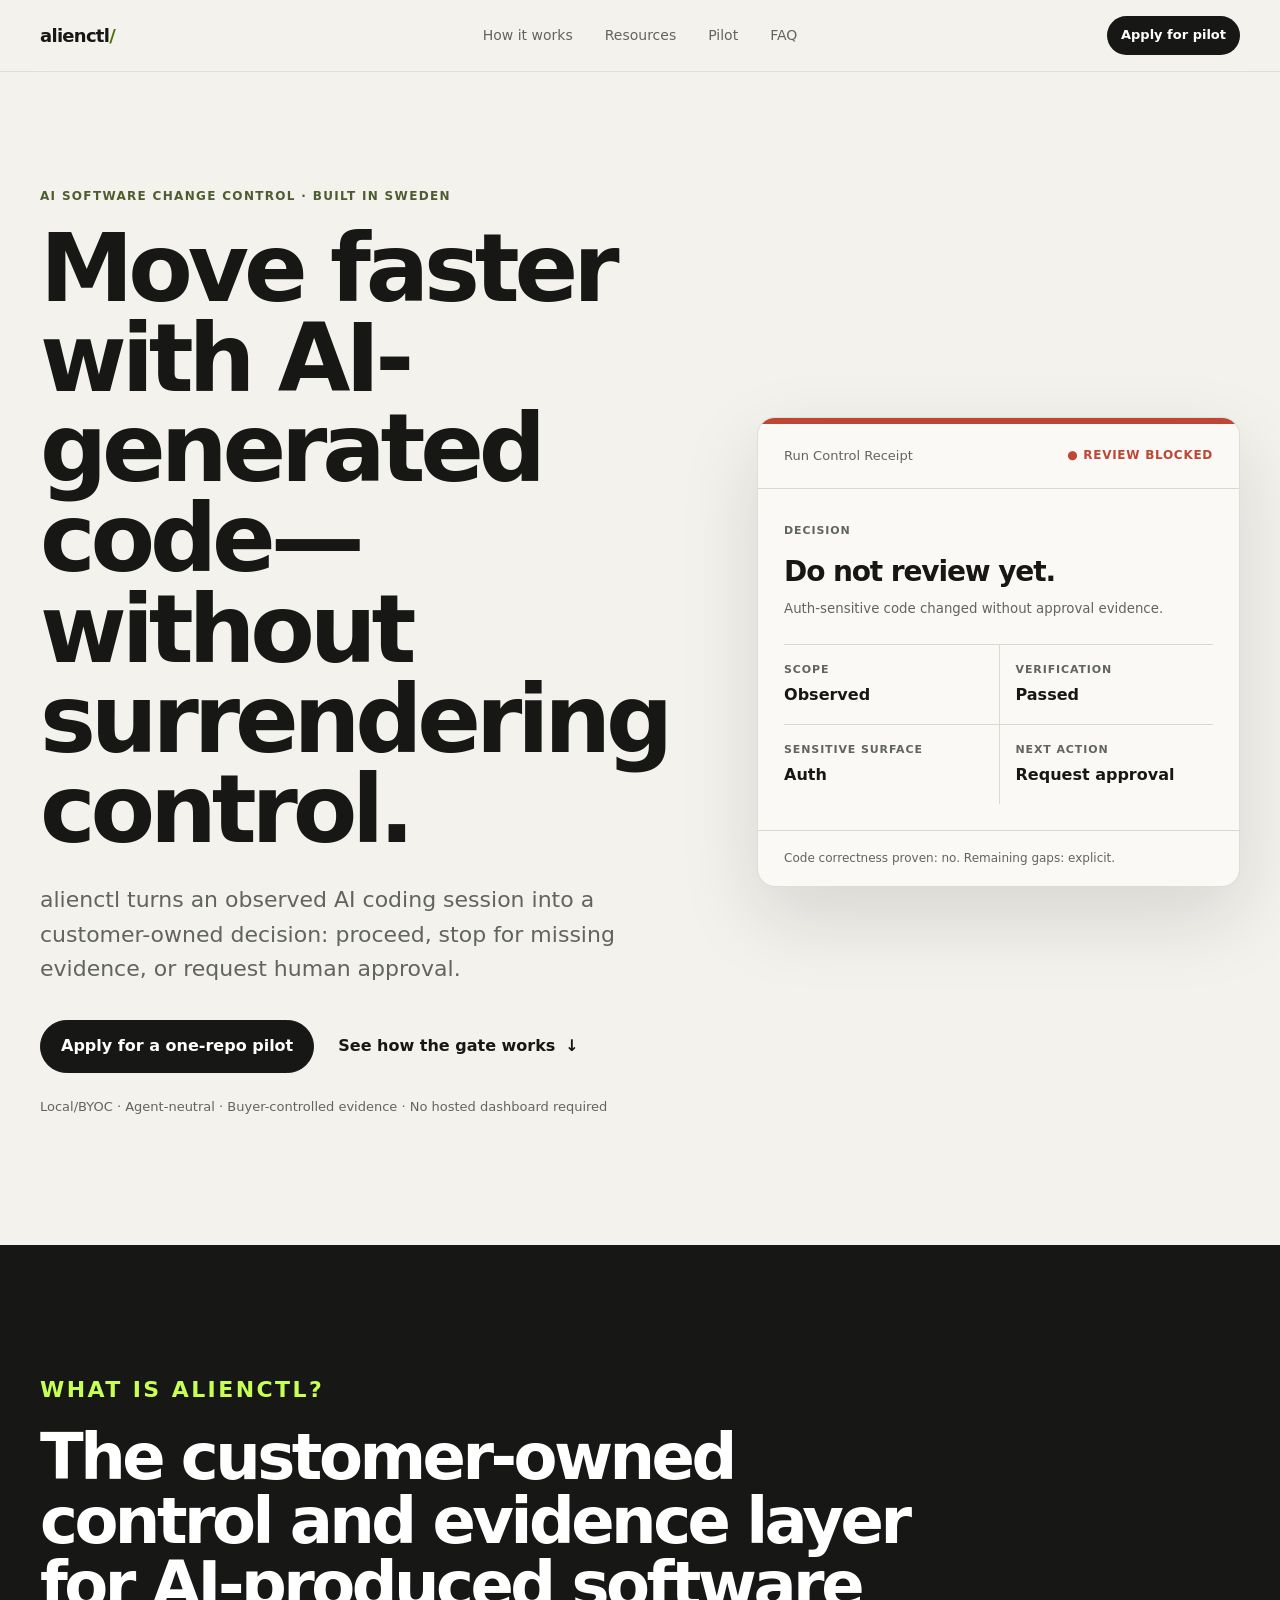
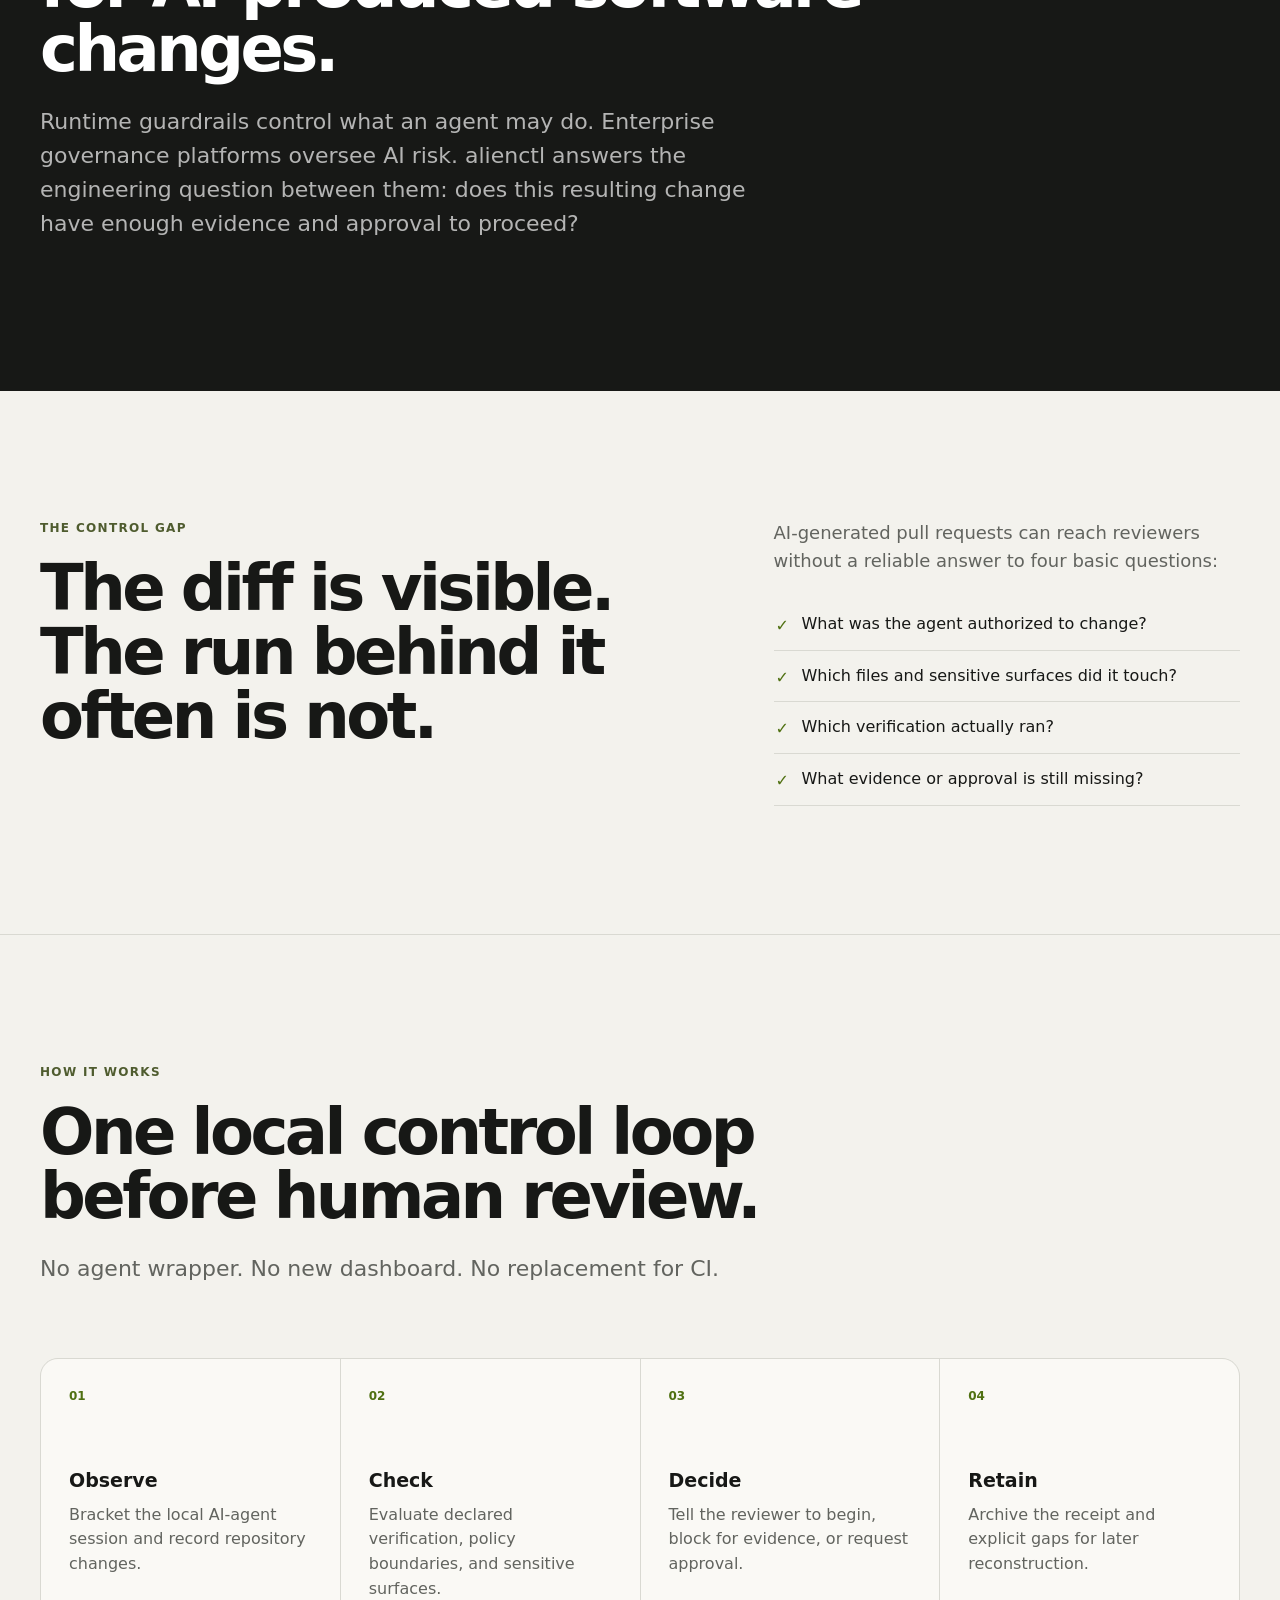
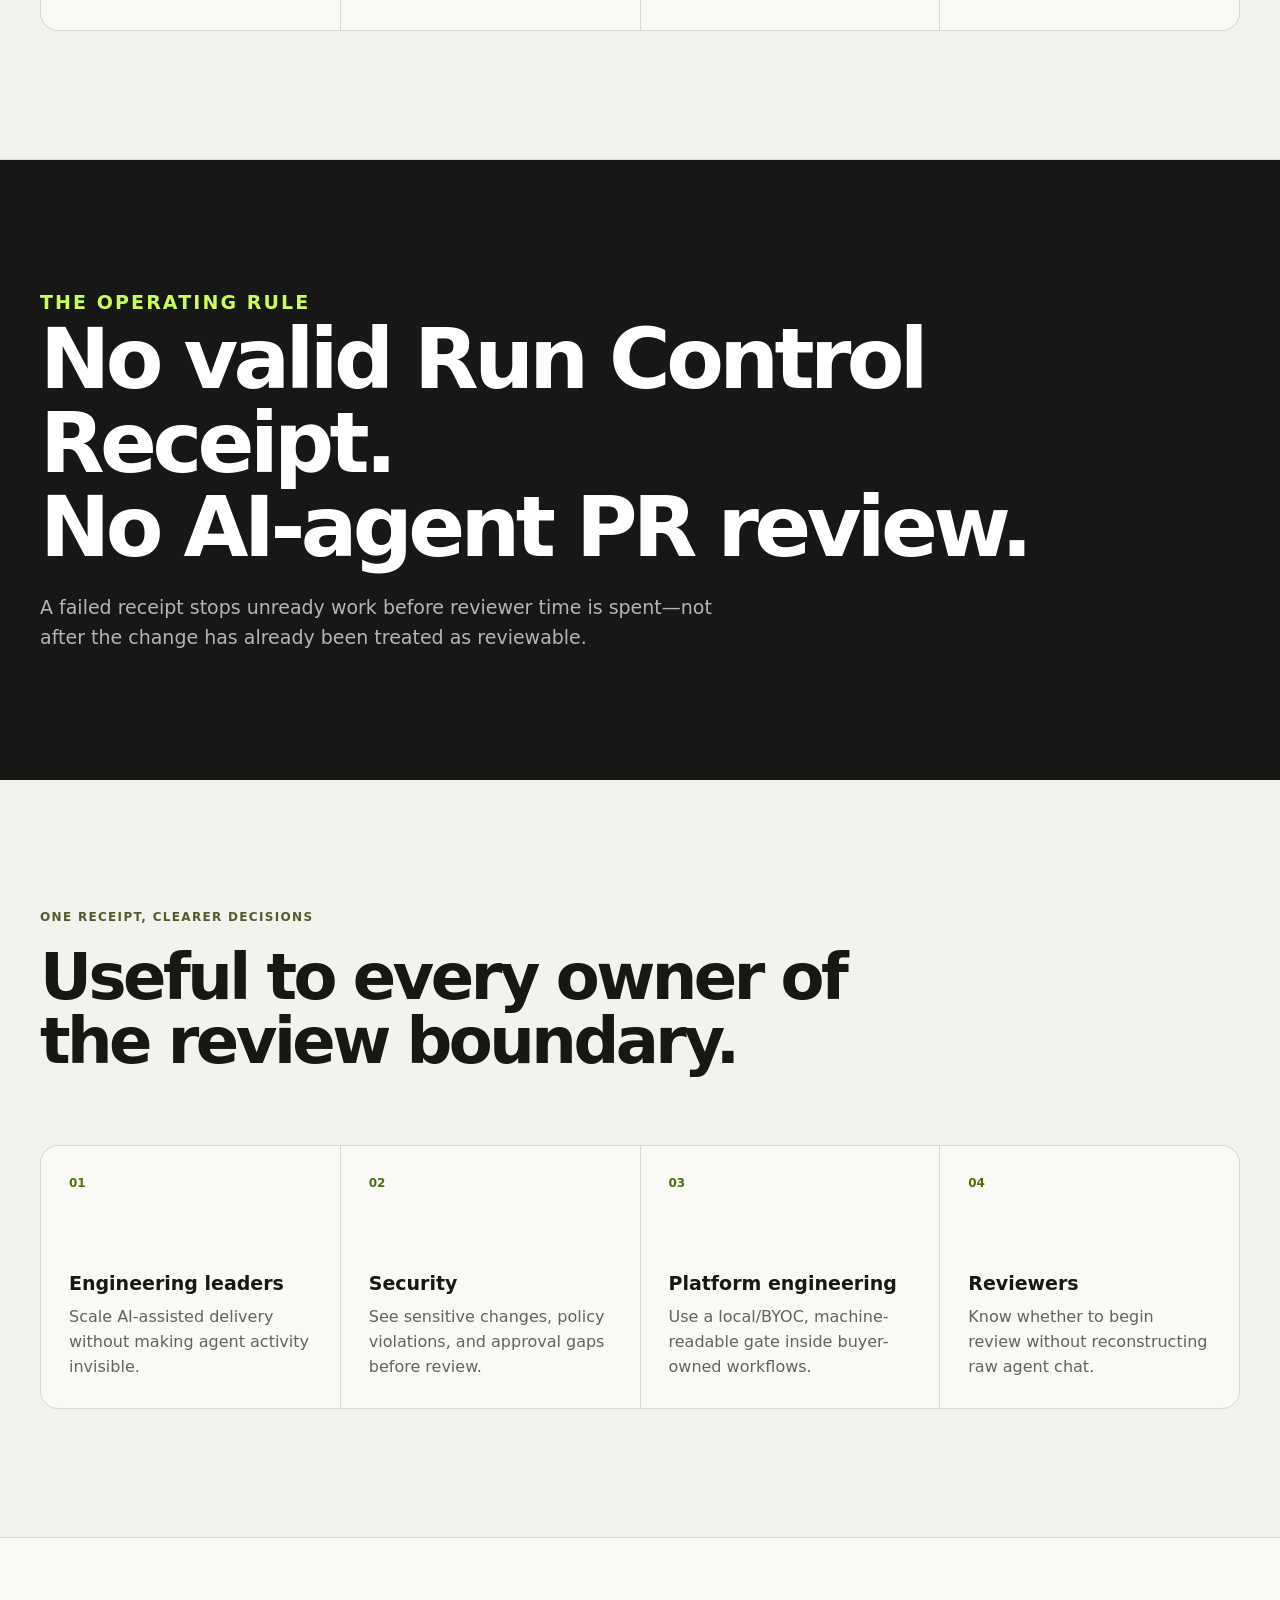
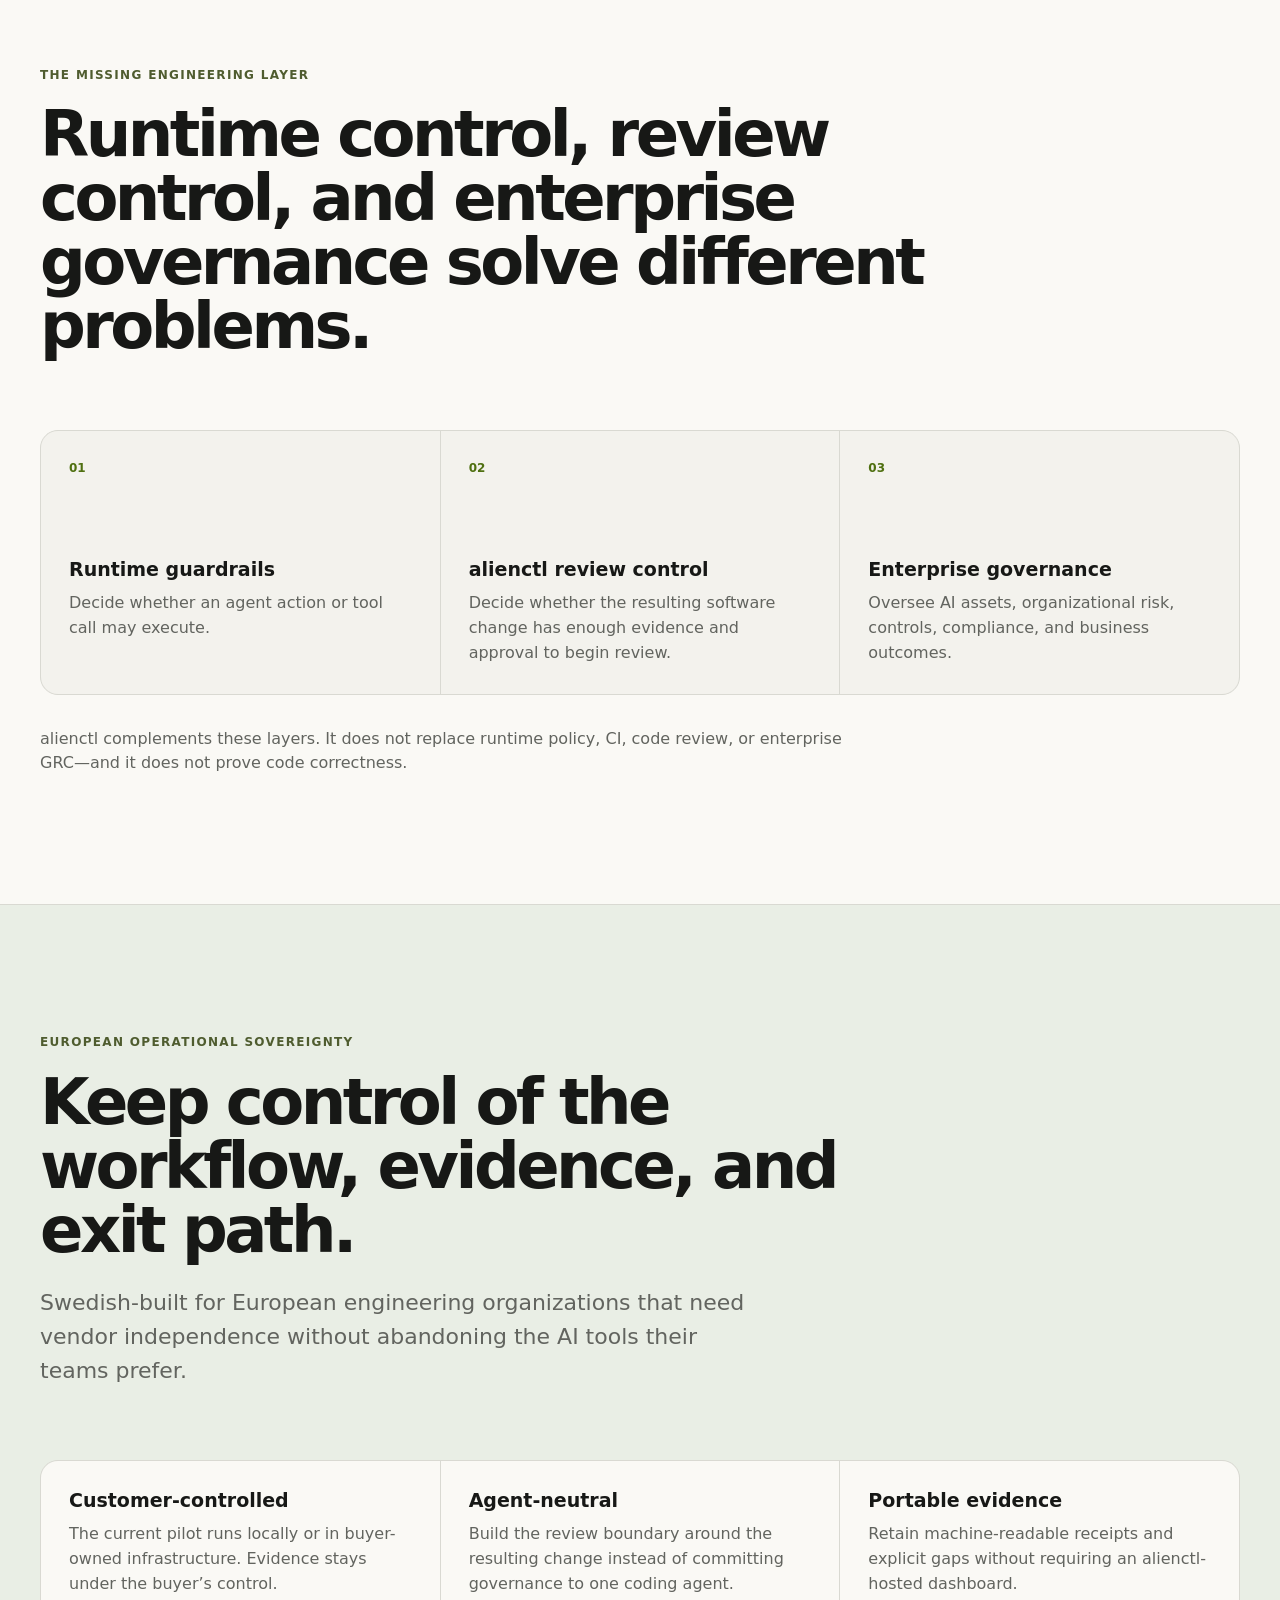
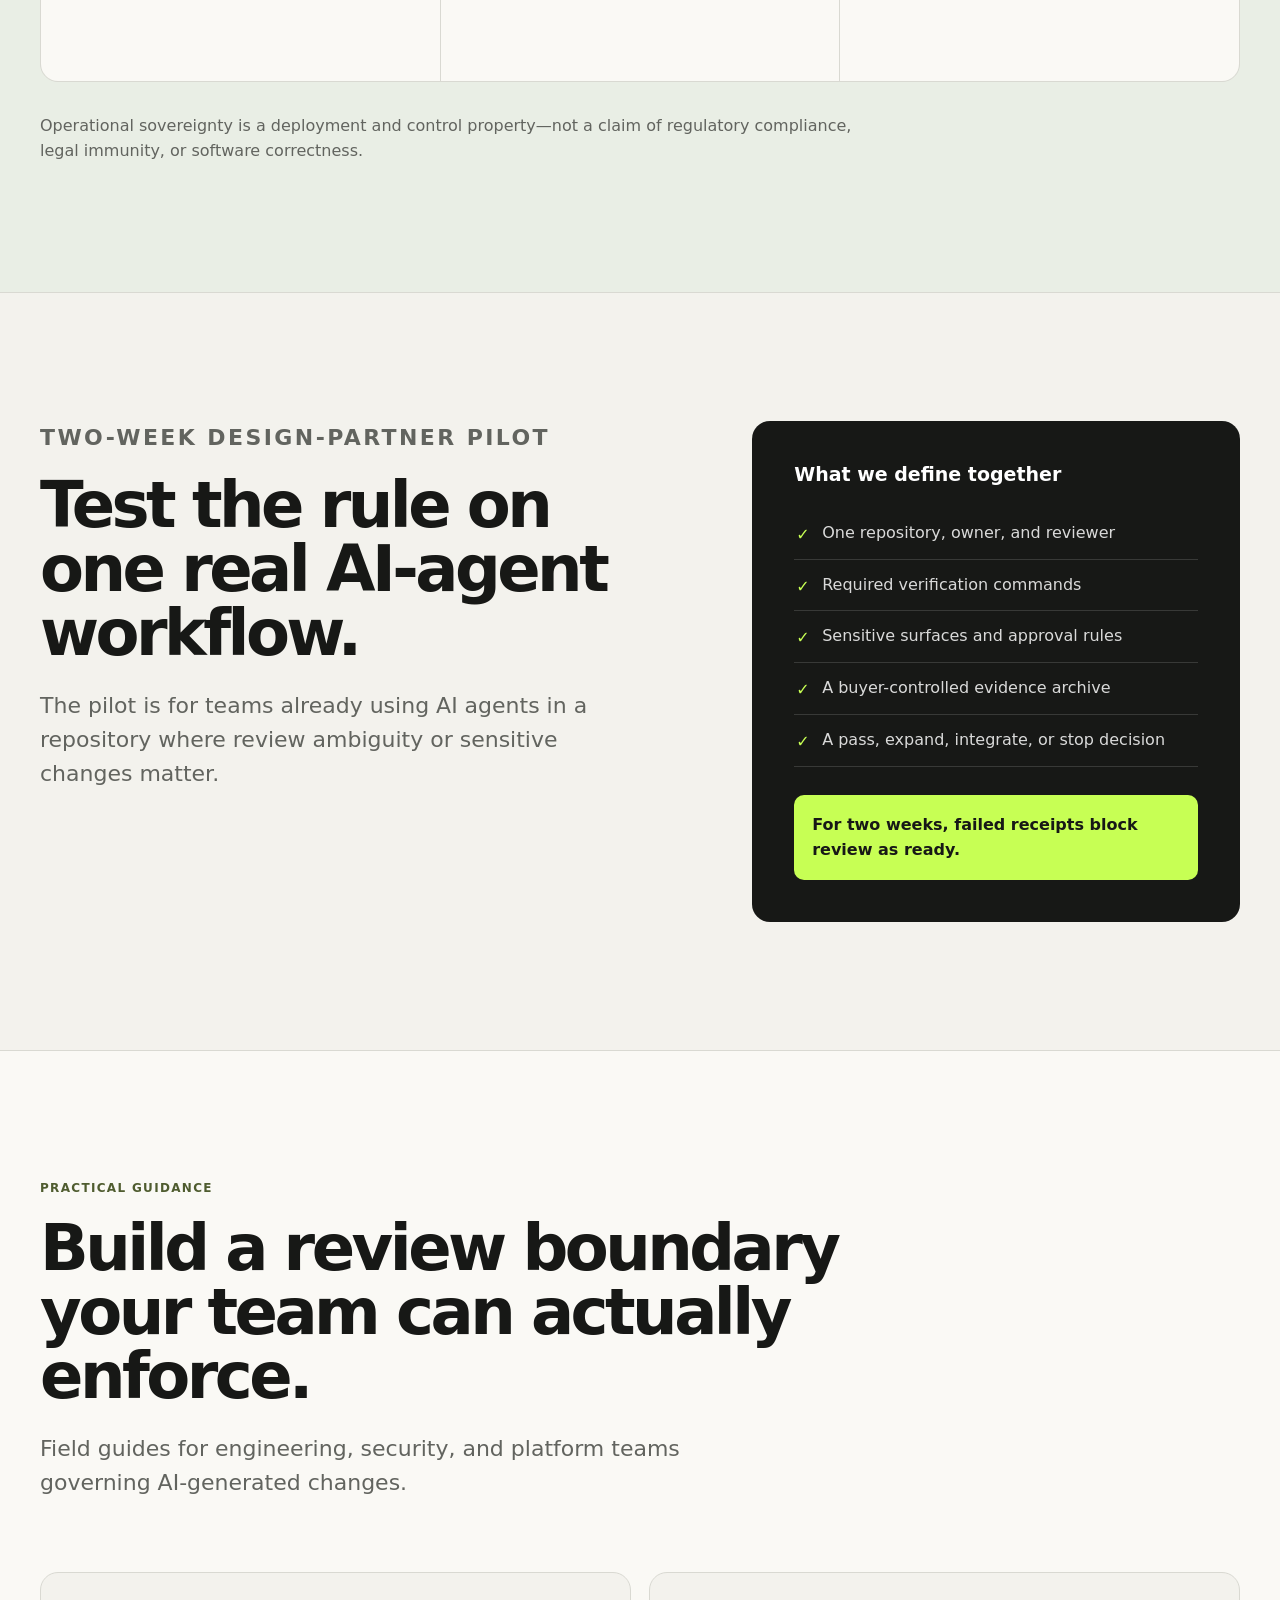
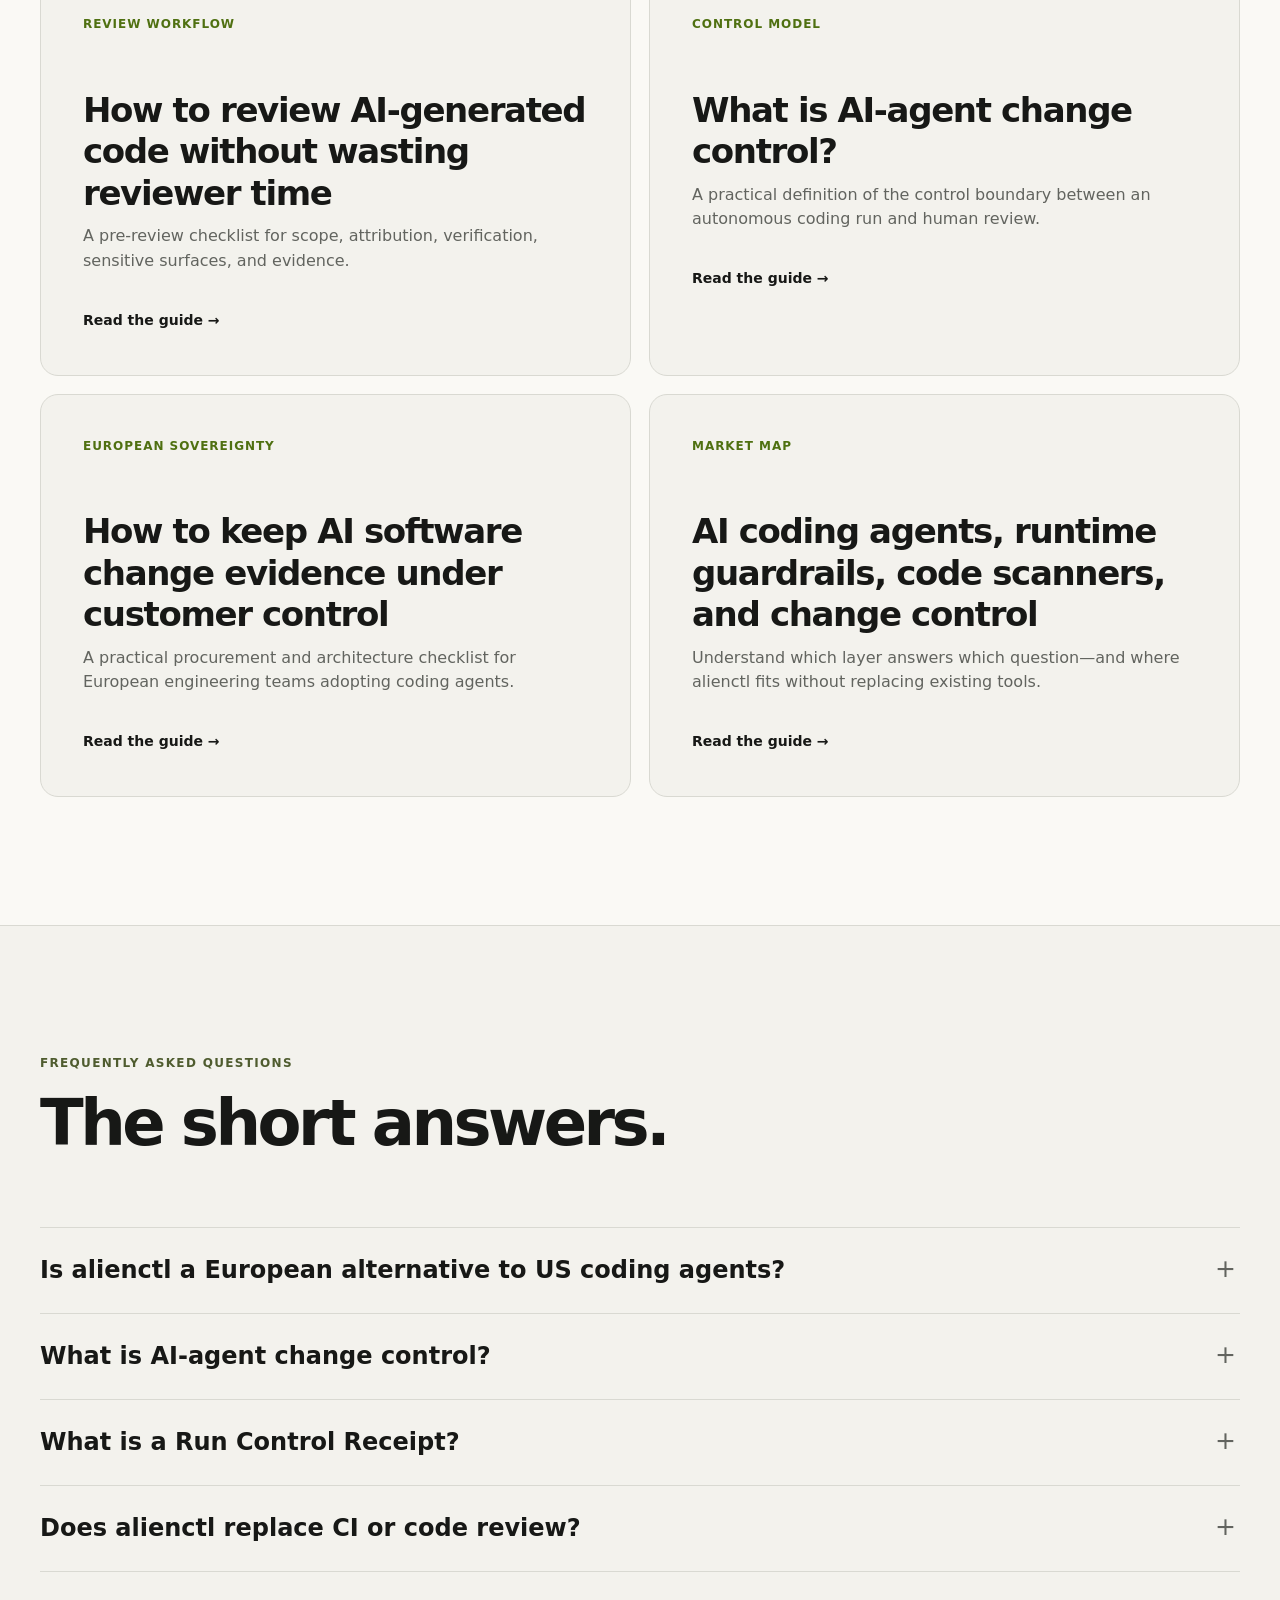
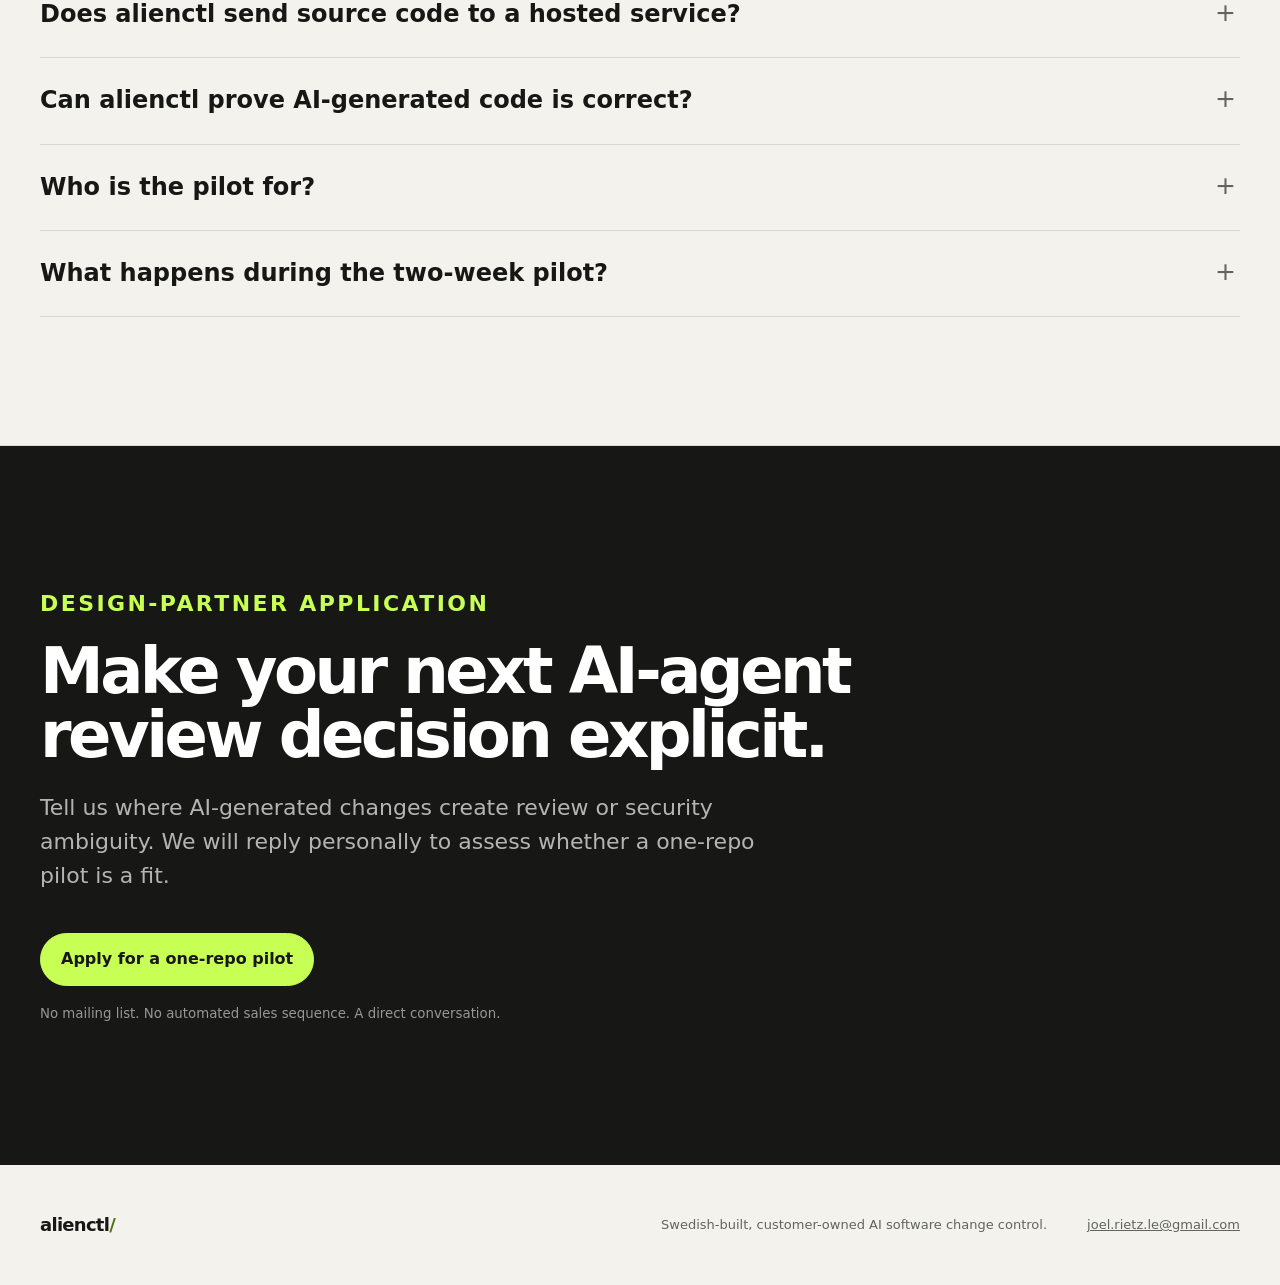
==== commit 3e0869ae: "Position alienctl for European change control" ====
--- a/index.html
+++ b/index.html
@@ -3,10 +3,10 @@
   <head>
     <meta charset="utf-8">
     <meta name="viewport" content="width=device-width, initial-scale=1">
-    <title>AI-Generated Code Review Gate and Evidence | alienctl</title>
+    <title>AI Software Change Control for European Teams | alienctl</title>
     <meta
       name="description"
-      content="Know whether an AI-generated software change is ready for human review. alienctl provides a local review gate, Run Control Receipt, and explicit evidence gaps."
+      content="Customer-owned control and evidence for AI-produced software changes. Built in Sweden, local/BYOC, agent-neutral, and explicit about what remains unproven."
     >
     <meta name="robots" content="index, follow, max-image-preview:large">
     <meta name="theme-color" content="#f3f2ed">
@@ -16,17 +16,17 @@
 
     <meta property="og:type" content="website">
     <meta property="og:site_name" content="alienctl">
-    <meta property="og:title" content="Know when AI-generated code is ready to review">
+    <meta property="og:title" content="Move faster with AI-generated code—without surrendering control">
     <meta
       property="og:description"
-      content="The local pre-review control and evidence layer for AI-generated software changes."
+      content="Swedish-built, customer-owned control and evidence for AI-produced software changes."
     >
     <meta property="og:url" content="https://alienctl.com/">
     <meta name="twitter:card" content="summary">
-    <meta name="twitter:title" content="Know when AI-generated code is ready to review">
+    <meta name="twitter:title" content="Move faster with AI-generated code—without surrendering control">
     <meta
       name="twitter:description"
-      content="The local pre-review control and evidence layer for AI-generated software changes."
+      content="Swedish-built, customer-owned control and evidence for AI-produced software changes."
     >
 
     <script type="application/ld+json">
@@ -47,7 +47,7 @@
             "applicationCategory": "DeveloperApplication",
             "operatingSystem": "Linux",
             "url": "https://alienctl.com/",
-            "description": "A local and bring-your-own-cloud pre-review control and evidence gate for AI-generated software changes.",
+            "description": "A Swedish-built, customer-owned control and evidence layer for AI-produced software changes.",
             "provider": {
               "@id": "https://alienctl.com/#organization"
             }
@@ -119,17 +119,17 @@
     <main id="main">
       <section class="hero" id="top" aria-labelledby="hero-title">
         <div class="hero-copy">
-          <p class="eyebrow">Pre-review control for AI-generated code</p>
-          <h1 id="hero-title">Know when AI-generated code is ready to review.</h1>
+          <p class="eyebrow">AI software change control · Built in Sweden</p>
+          <h1 id="hero-title">Move faster with AI-generated code—without surrendering control.</h1>
           <p class="hero-lede">
-            alienctl turns an observed AI coding session into a clear decision:
-            begin review, block for missing evidence, or request human approval.
+            alienctl turns an observed AI coding session into a customer-owned
+            decision: proceed, stop for missing evidence, or request human approval.
           </p>
           <div class="cta-row">
             <a class="button primary" href="#apply">Apply for a one-repo pilot</a>
             <a class="text-link" href="#how">See how the gate works <span aria-hidden="true">↓</span></a>
           </div>
-          <p class="trust-line">Local/BYOC · Buyer-controlled evidence · No hosted dashboard required</p>
+          <p class="trust-line">Local/BYOC · Agent-neutral · Buyer-controlled evidence · No hosted dashboard required</p>
         </div>
 
         <aside class="receipt" aria-label="Example Run Control Receipt">
@@ -167,12 +167,13 @@
       <section class="definition" aria-labelledby="definition-title">
         <p class="section-kicker">What is alienctl?</p>
         <h2 id="definition-title">
-          The pre-review control and evidence layer for AI-generated software changes.
+          The customer-owned control and evidence layer for AI-produced software changes.
         </h2>
         <p>
           Runtime guardrails control what an agent may do. Enterprise governance
           platforms oversee AI risk. alienctl answers the engineering question
-          between them: is this resulting change ready for human review?
+          between them: does this resulting change have enough evidence and
+          approval to proceed?
         </p>
       </section>
 
@@ -291,6 +292,35 @@
         </p>
       </section>
 
+      <section class="section sovereignty" aria-labelledby="sovereignty-title">
+        <div class="section-heading">
+          <p class="section-kicker">European operational sovereignty</p>
+          <h2 id="sovereignty-title">Keep control of the workflow, evidence, and exit path.</h2>
+          <p>
+            Swedish-built for European engineering organizations that need
+            vendor independence without abandoning the AI tools their teams prefer.
+          </p>
+        </div>
+        <div class="sovereignty-grid">
+          <article>
+            <h3>Customer-controlled</h3>
+            <p>The current pilot runs locally or in buyer-owned infrastructure. Evidence stays under the buyer’s control.</p>
+          </article>
+          <article>
+            <h3>Agent-neutral</h3>
+            <p>Build the review boundary around the resulting change instead of committing governance to one coding agent.</p>
+          </article>
+          <article>
+            <h3>Portable evidence</h3>
+            <p>Retain machine-readable receipts and explicit gaps without requiring an alienctl-hosted dashboard.</p>
+          </article>
+        </div>
+        <p class="boundary-note">
+          Operational sovereignty is a deployment and control property—not a
+          claim of regulatory compliance, legal immunity, or software correctness.
+        </p>
+      </section>
+
       <section class="section pilot" id="pilot" aria-labelledby="pilot-title">
         <div class="pilot-intro">
           <p class="section-kicker">Two-week design-partner pilot</p>
@@ -332,6 +362,18 @@
             <p>A practical definition of the control boundary between an autonomous coding run and human review.</p>
             <strong>Read the guide →</strong>
           </a>
+          <a href="/guides/european-ai-software-change-control/">
+            <span>European sovereignty</span>
+            <h3>How to keep AI software change evidence under customer control</h3>
+            <p>A practical procurement and architecture checklist for European engineering teams adopting coding agents.</p>
+            <strong>Read the guide →</strong>
+          </a>
+          <a href="/guides/ai-code-governance-landscape/">
+            <span>Market map</span>
+            <h3>AI coding agents, runtime guardrails, code scanners, and change control</h3>
+            <p>Understand which layer answers which question—and where alienctl fits without replacing existing tools.</p>
+            <strong>Read the guide →</strong>
+          </a>
         </div>
       </section>
 
@@ -341,6 +383,15 @@
           <h2 id="faq-title">The short answers.</h2>
         </div>
         <div class="faq-list">
+          <details>
+            <summary>Is alienctl a European alternative to US coding agents?</summary>
+            <p>
+              No. alienctl is an agent-neutral control and evidence layer, not a
+              coding model or assistant. European teams can keep their preferred
+              agents while retaining the review decision and evidence in their
+              own environment.
+            </p>
+          </details>
           <details>
             <summary>What is AI-agent change control?</summary>
             <p>
@@ -415,7 +466,7 @@
 
     <footer class="site-footer">
       <a class="brand footer-brand" href="#top">alienctl<span aria-hidden="true">/</span></a>
-      <p>AI-agent change control before code review.</p>
+      <p>Swedish-built, customer-owned AI software change control.</p>
       <a href="mailto:joel.rietz.le@gmail.com">joel.rietz.le@gmail.com</a>
     </footer>
   </body>
--- a/styles.css
+++ b/styles.css
@@ -411,7 +411,8 @@
 .steps,
 .role-grid,
 .distinction-grid,
-.layer-grid {
+.layer-grid,
+.sovereignty-grid {
   display: grid;
   grid-template-columns: repeat(4, minmax(0, 1fr));
   gap: 1px;
@@ -427,7 +428,8 @@
 .steps li,
 .role-grid article,
 .distinction-grid article,
-.layer-grid article {
+.layer-grid article,
+.sovereignty-grid article {
   min-height: 250px;
   padding: 28px;
   background: var(--surface);
@@ -474,6 +476,26 @@
 
 .layer-grid {
   grid-template-columns: repeat(3, minmax(0, 1fr));
+}
+
+.sovereignty {
+  background: #e9eee5;
+}
+
+.sovereignty-grid {
+  grid-template-columns: repeat(3, minmax(0, 1fr));
+}
+
+.sovereignty-grid article {
+  min-height: 220px;
+}
+
+.sovereignty-grid p {
+  color: var(--muted);
+}
+
+.table-scroll {
+  overflow-x: auto;
 }
 
 .layer-grid article {
@@ -786,6 +808,7 @@
   .role-grid,
   .distinction-grid,
   .layer-grid,
+  .sovereignty-grid,
   .resource-grid {
     grid-template-columns: repeat(2, minmax(0, 1fr));
   }
@@ -809,6 +832,7 @@
   .role-grid,
   .distinction-grid,
   .layer-grid,
+  .sovereignty-grid,
   .resource-grid {
     grid-template-columns: 1fr;
   }
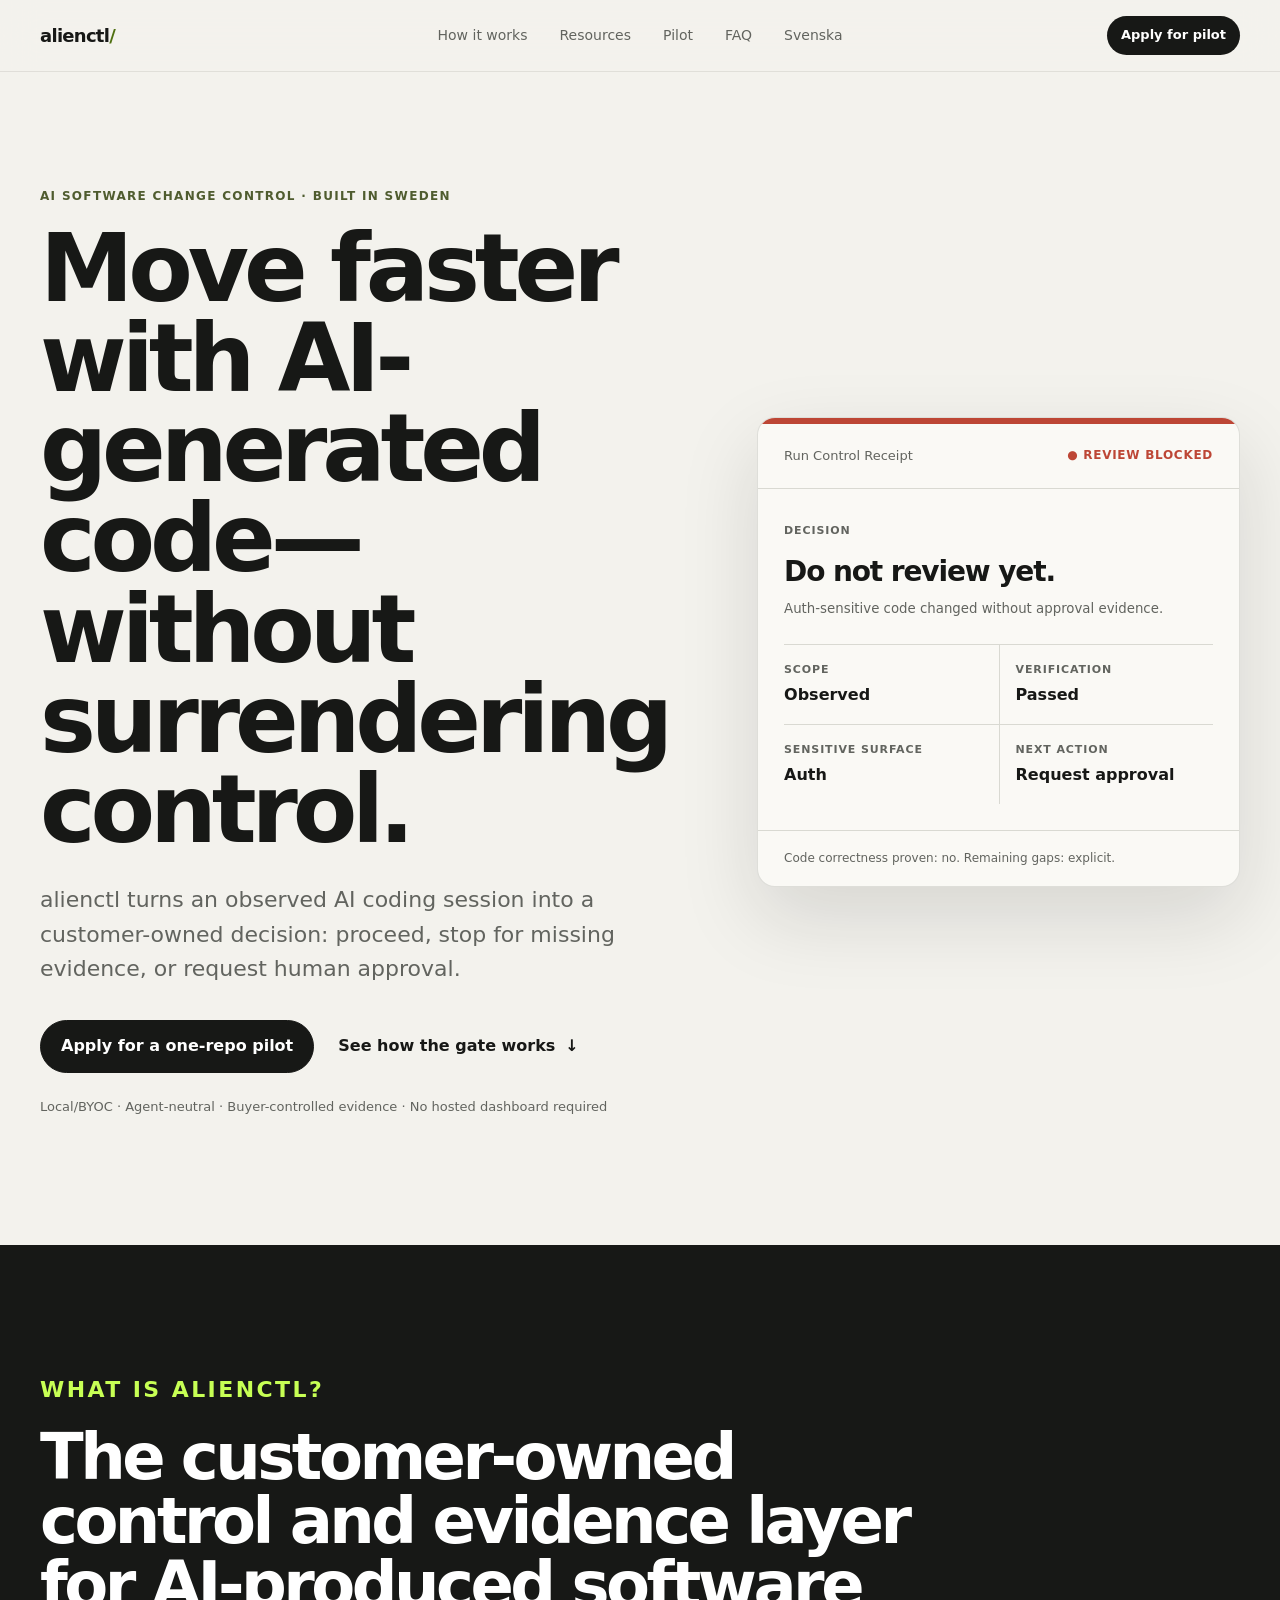
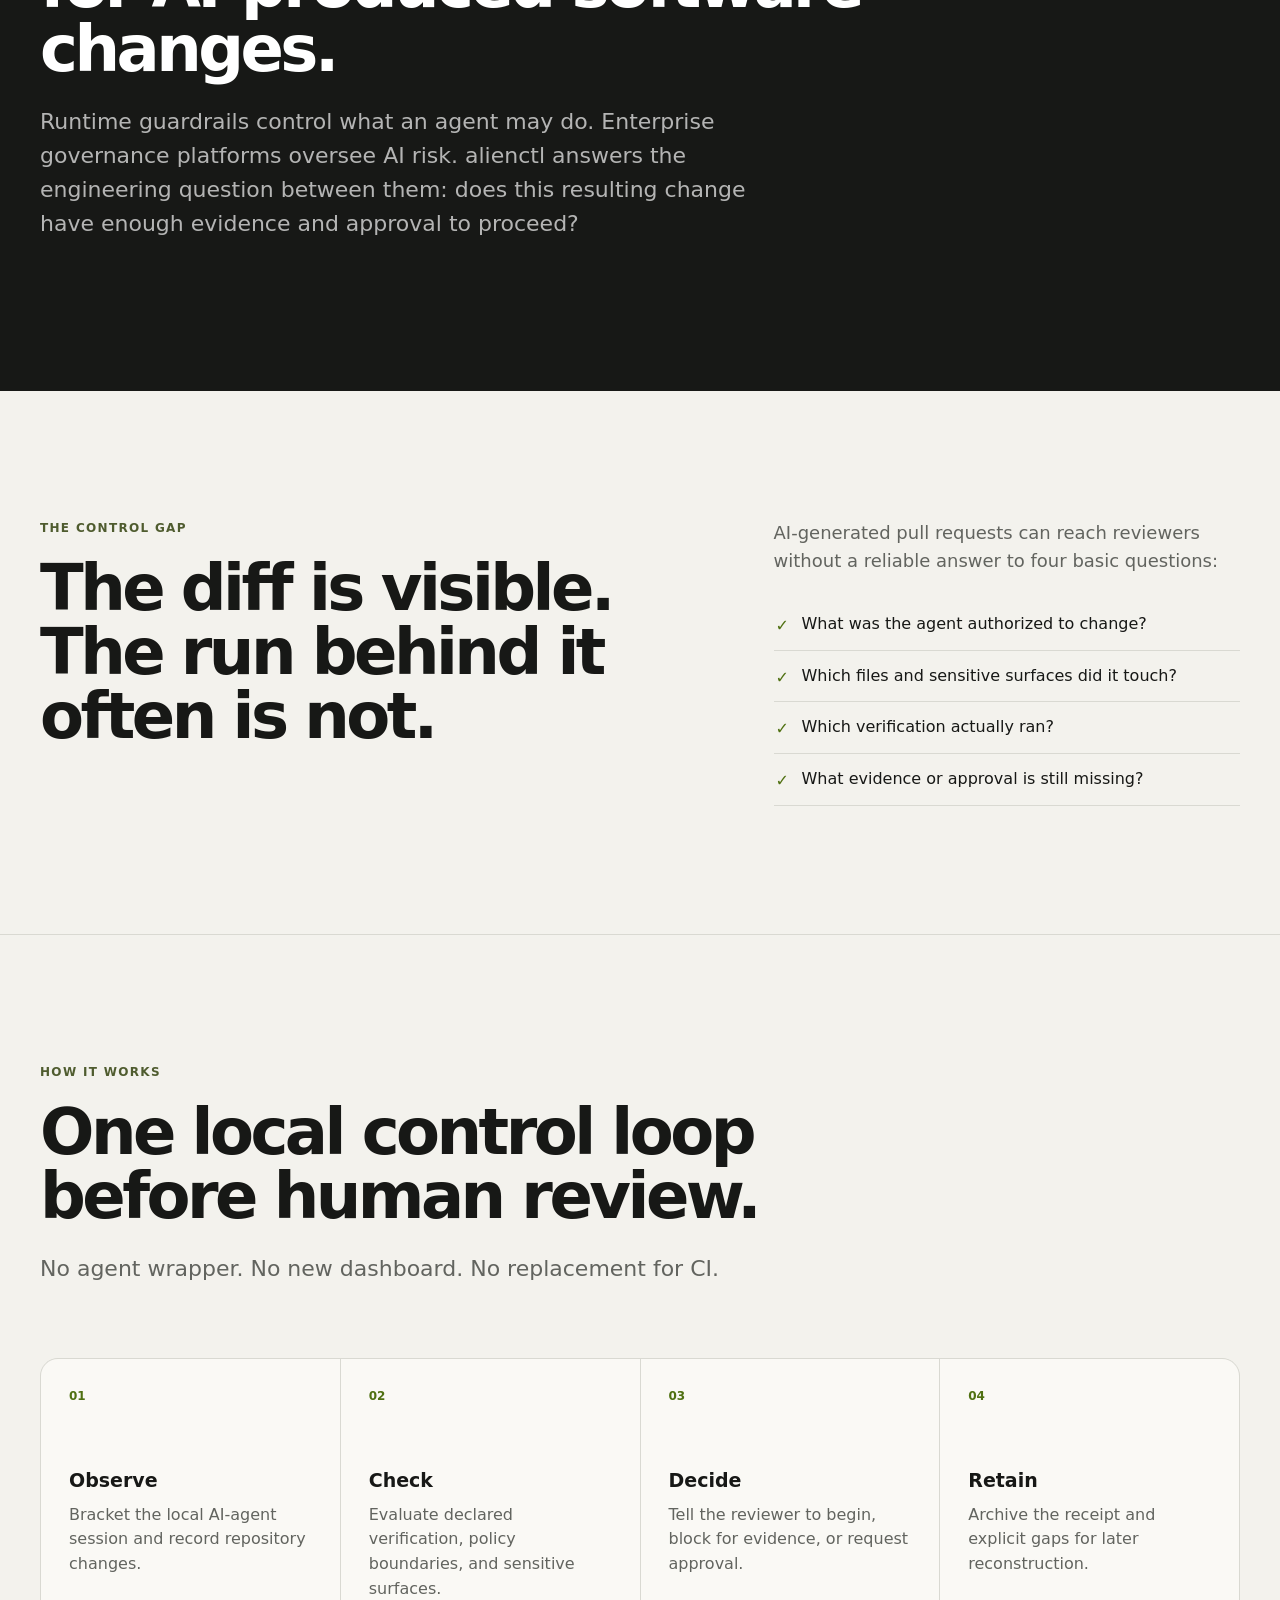
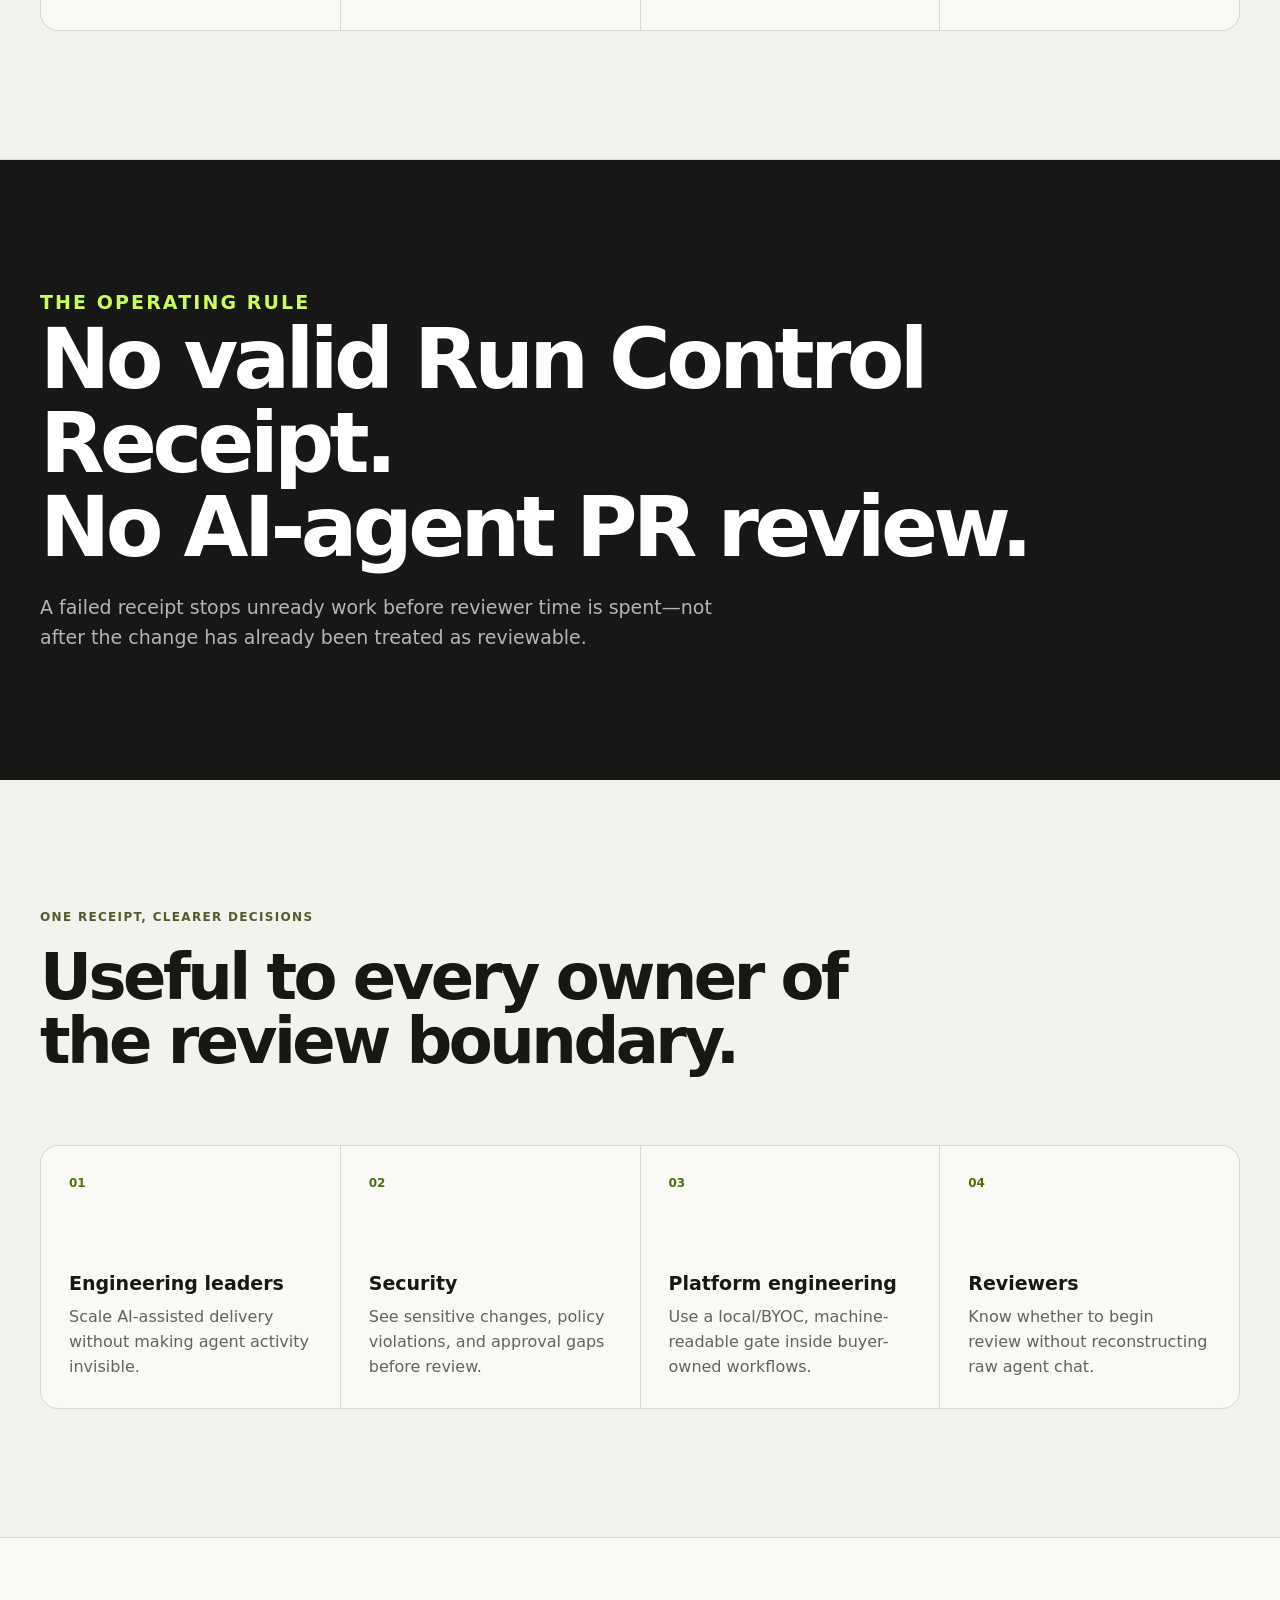
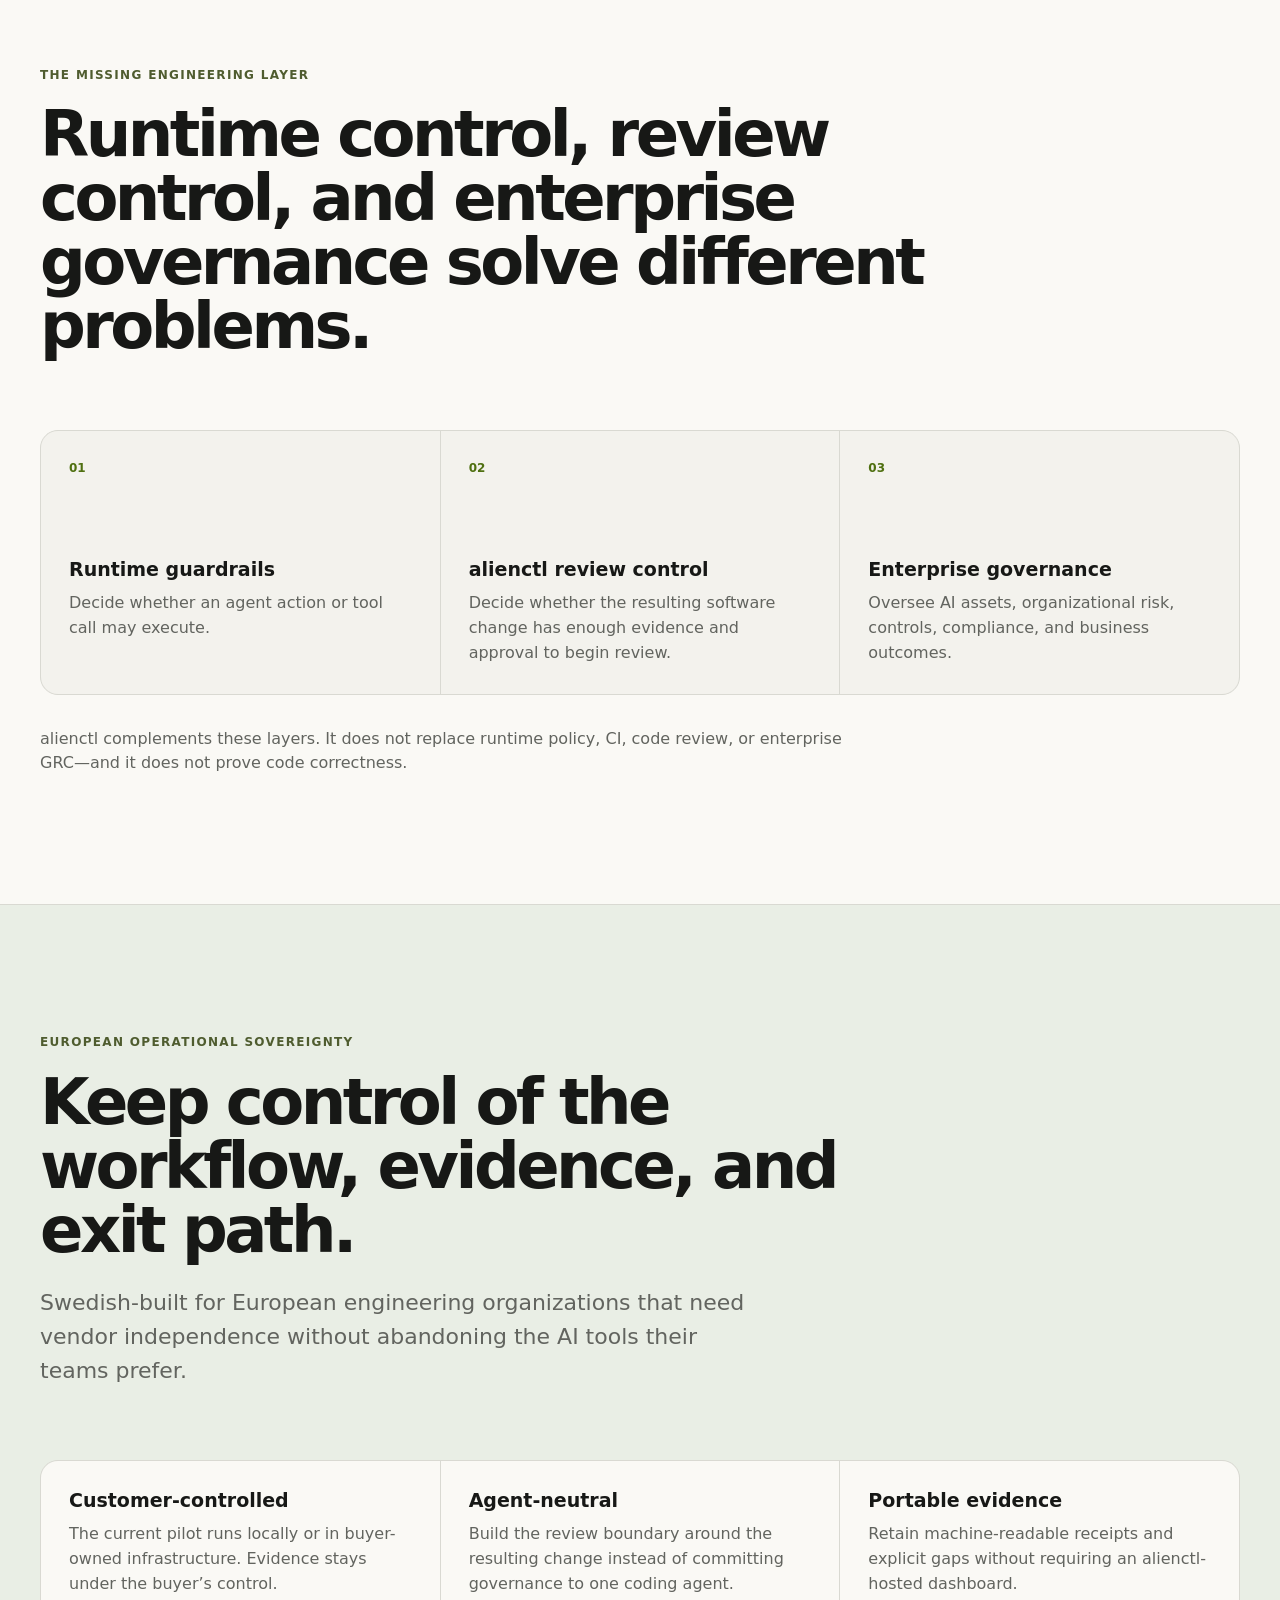
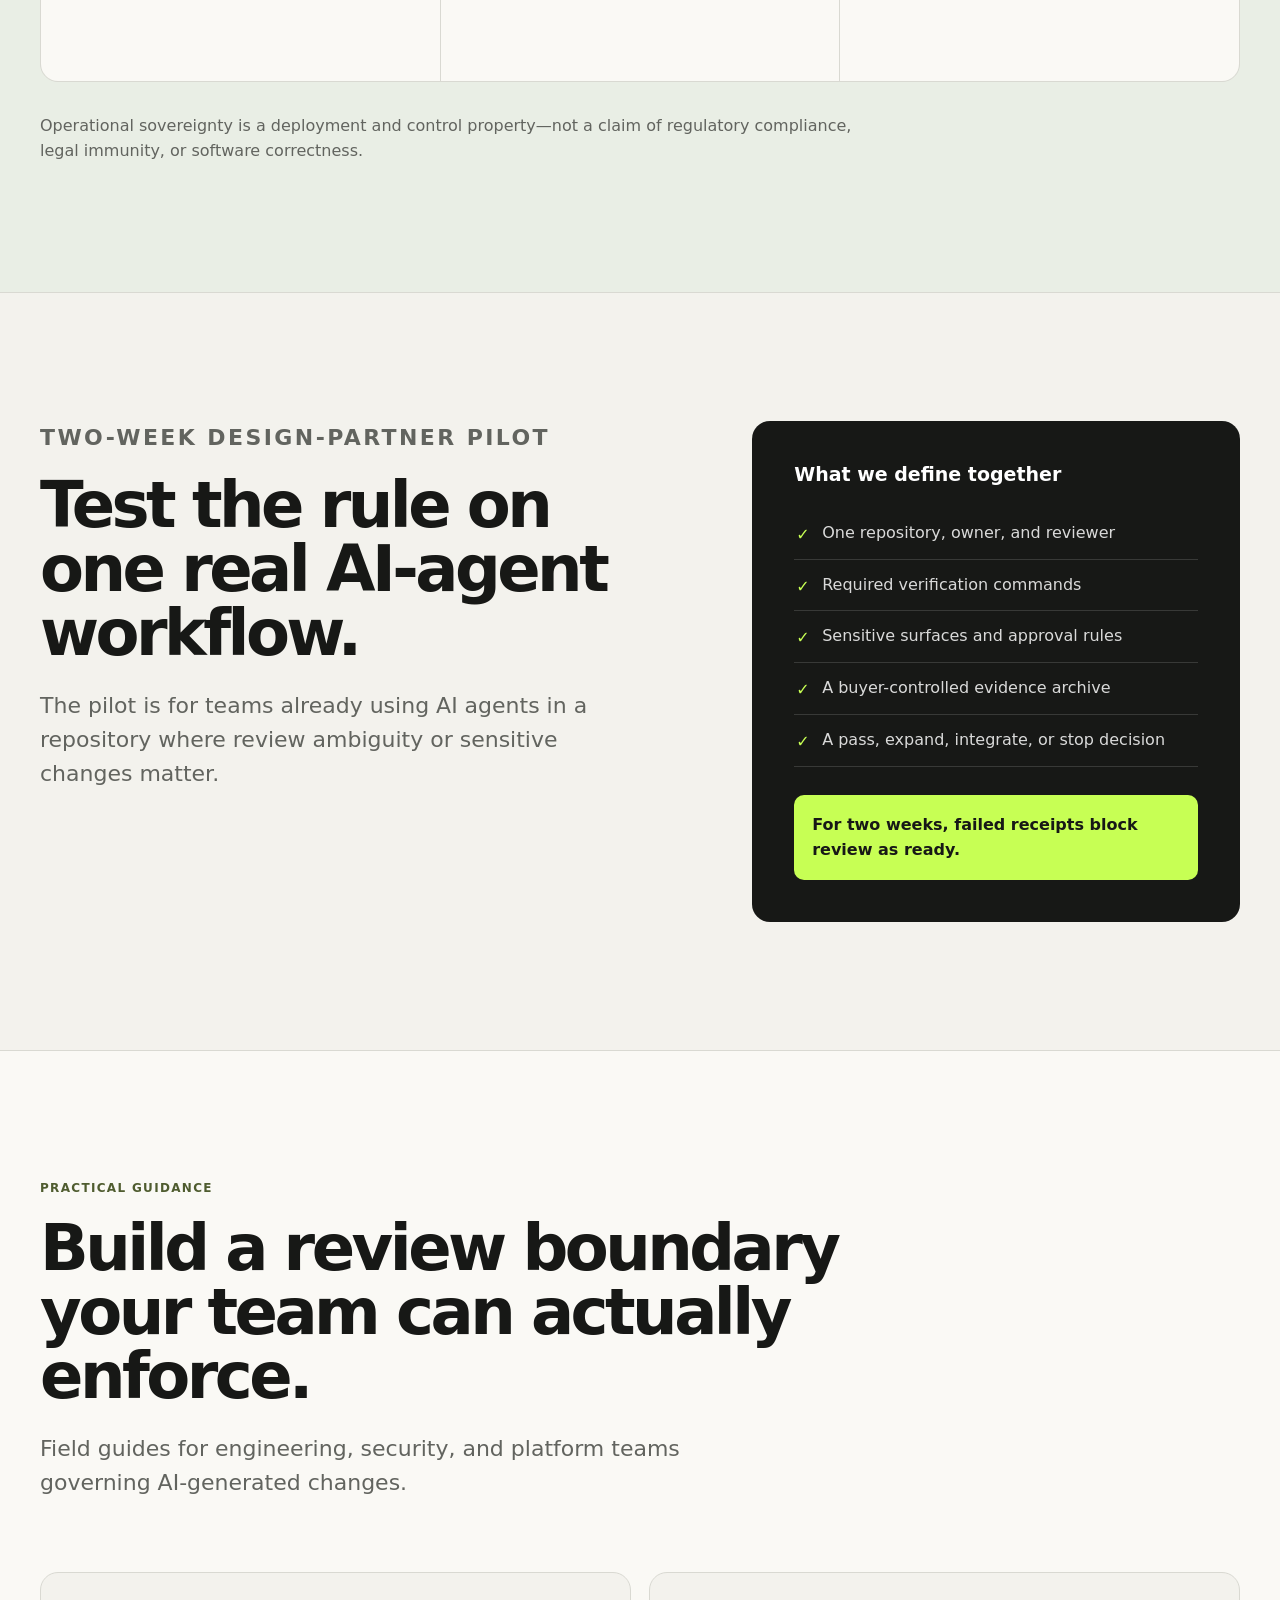
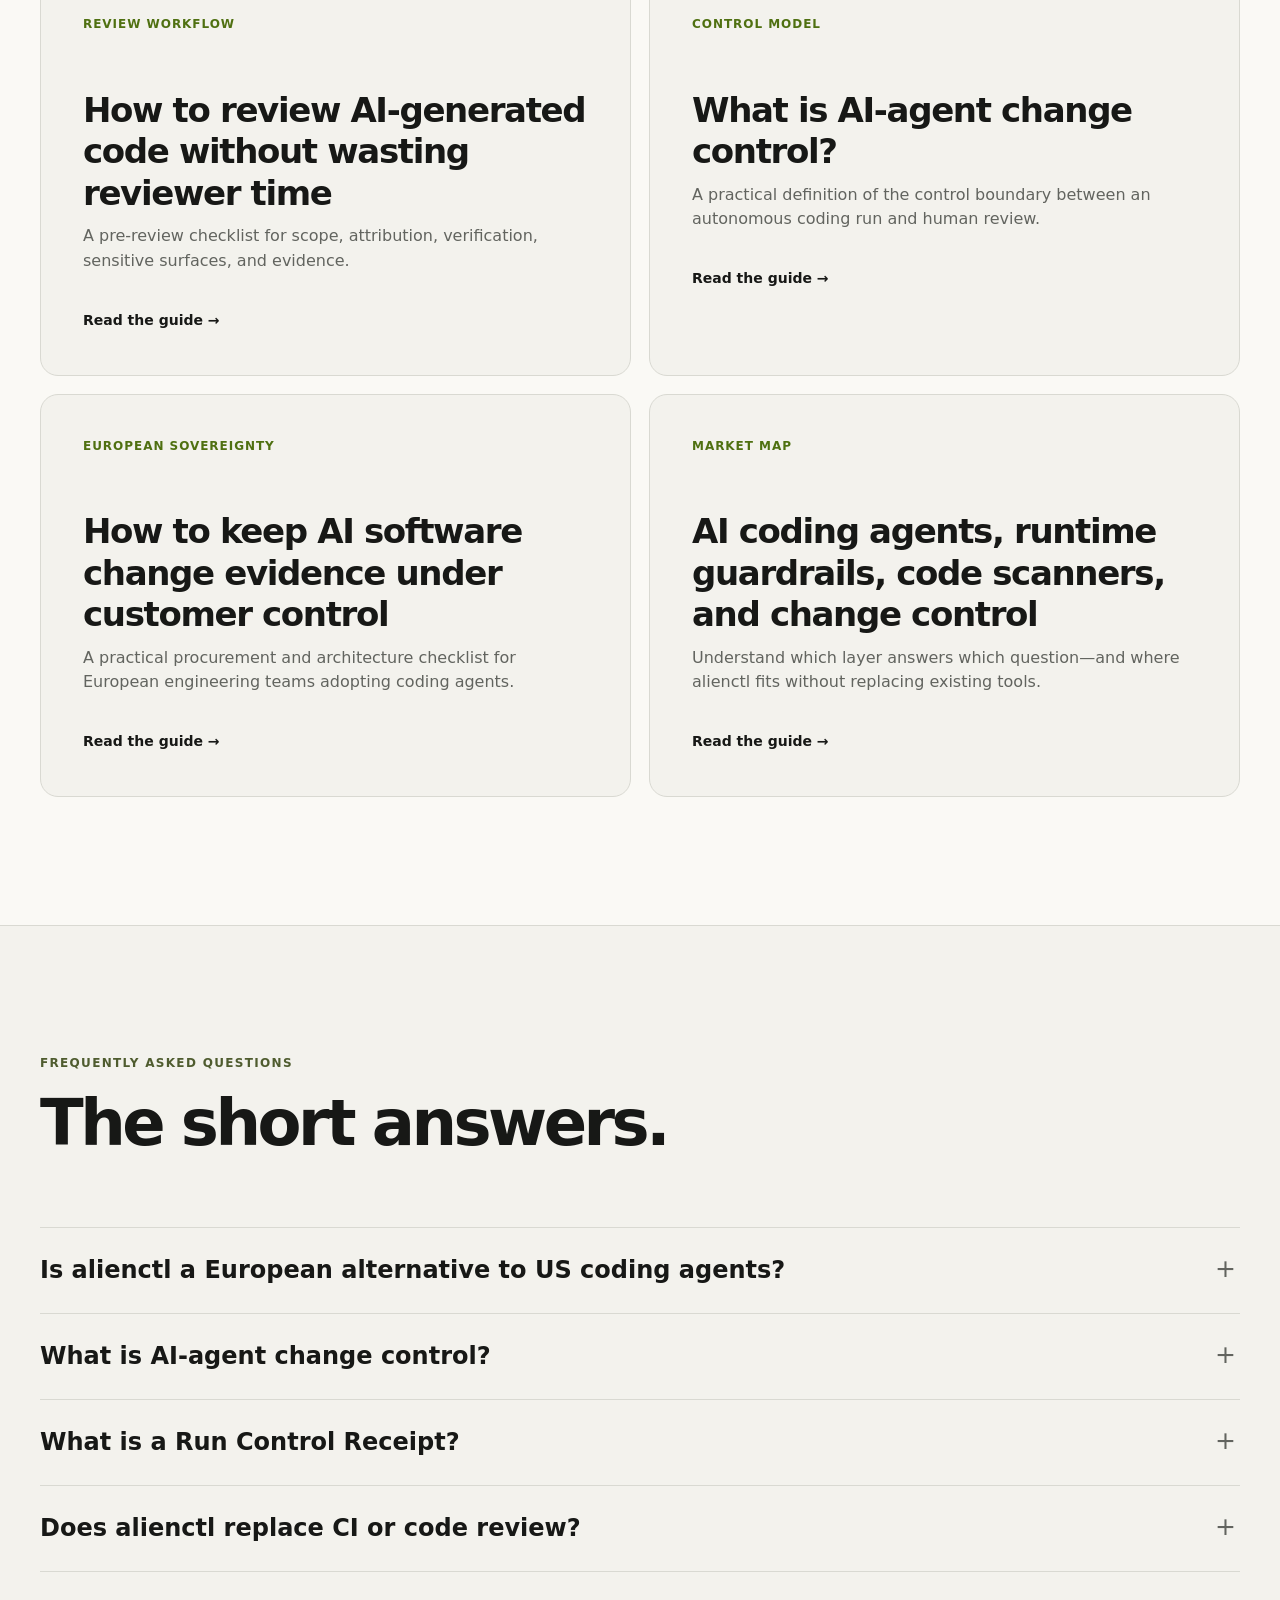
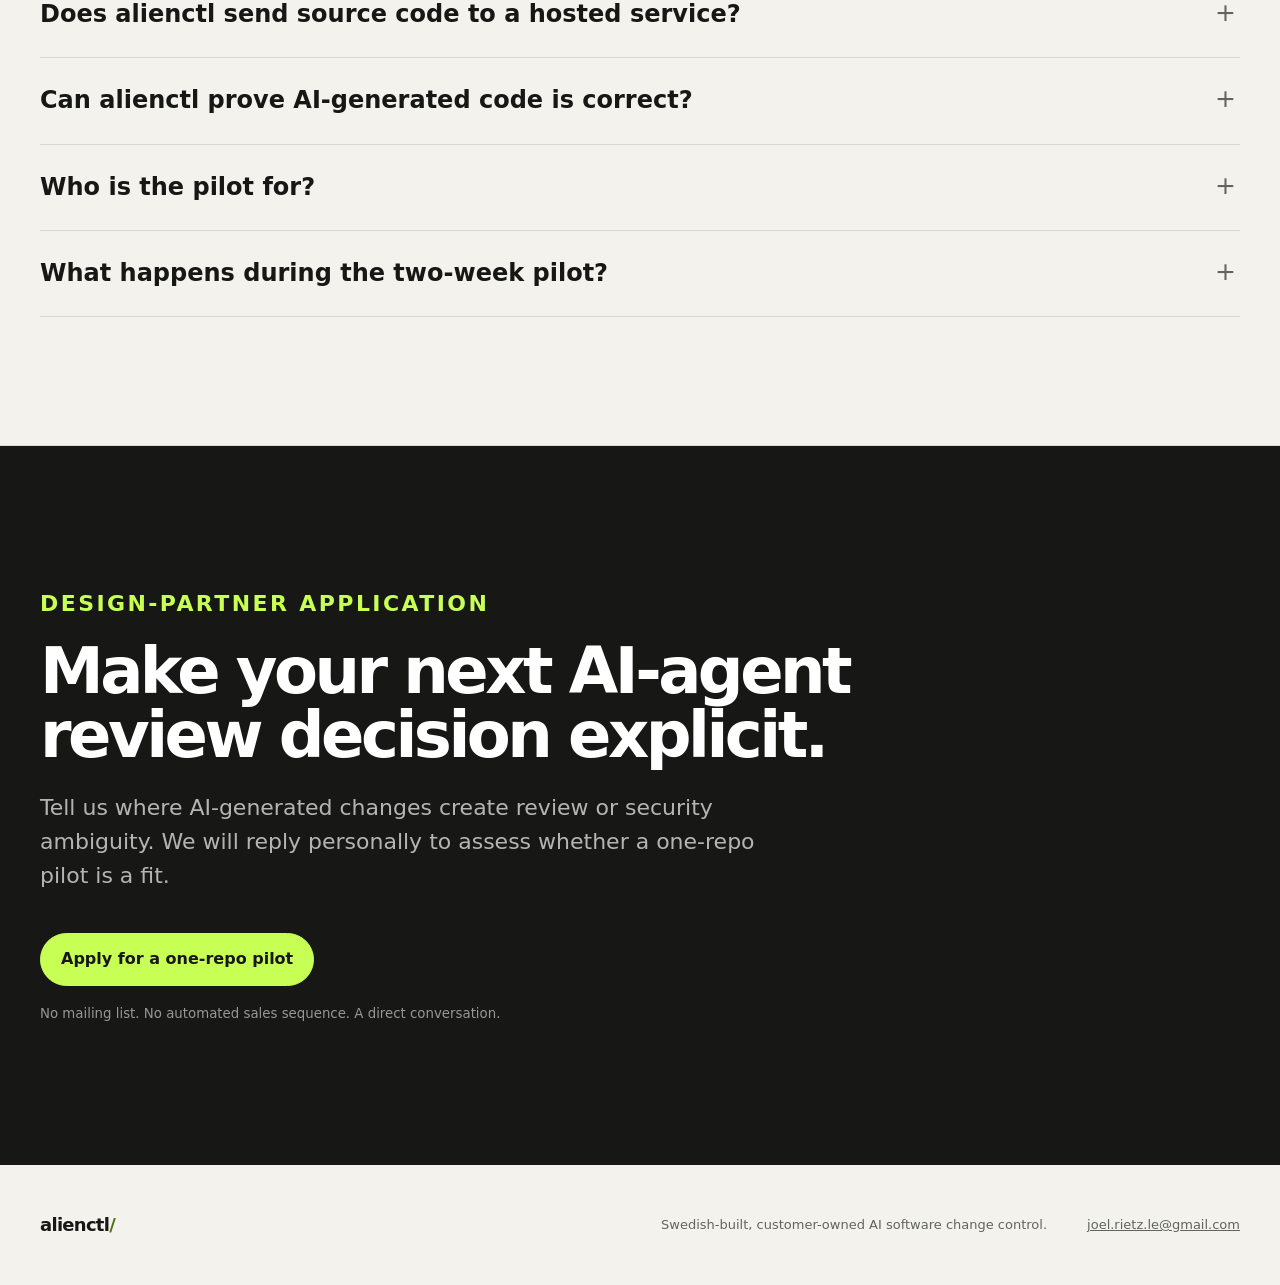
==== commit ac2ae933: "Add Swedish search entry point" ====
--- a/index.html
+++ b/index.html
@@ -11,6 +11,9 @@
     <meta name="robots" content="index, follow, max-image-preview:large">
     <meta name="theme-color" content="#f3f2ed">
     <link rel="canonical" href="https://alienctl.com/">
+    <link rel="alternate" hreflang="en" href="https://alienctl.com/">
+    <link rel="alternate" hreflang="sv" href="https://alienctl.com/sv/">
+    <link rel="alternate" hreflang="x-default" href="https://alienctl.com/">
     <link rel="icon" href="/favicon.svg" type="image/svg+xml">
     <link rel="stylesheet" href="styles.css">
 
@@ -112,6 +115,7 @@
         <a href="#resources">Resources</a>
         <a href="#pilot">Pilot</a>
         <a href="#faq">FAQ</a>
+        <a href="/sv/" lang="sv">Svenska</a>
       </nav>
       <a class="header-cta" href="#apply">Apply for pilot</a>
     </header>
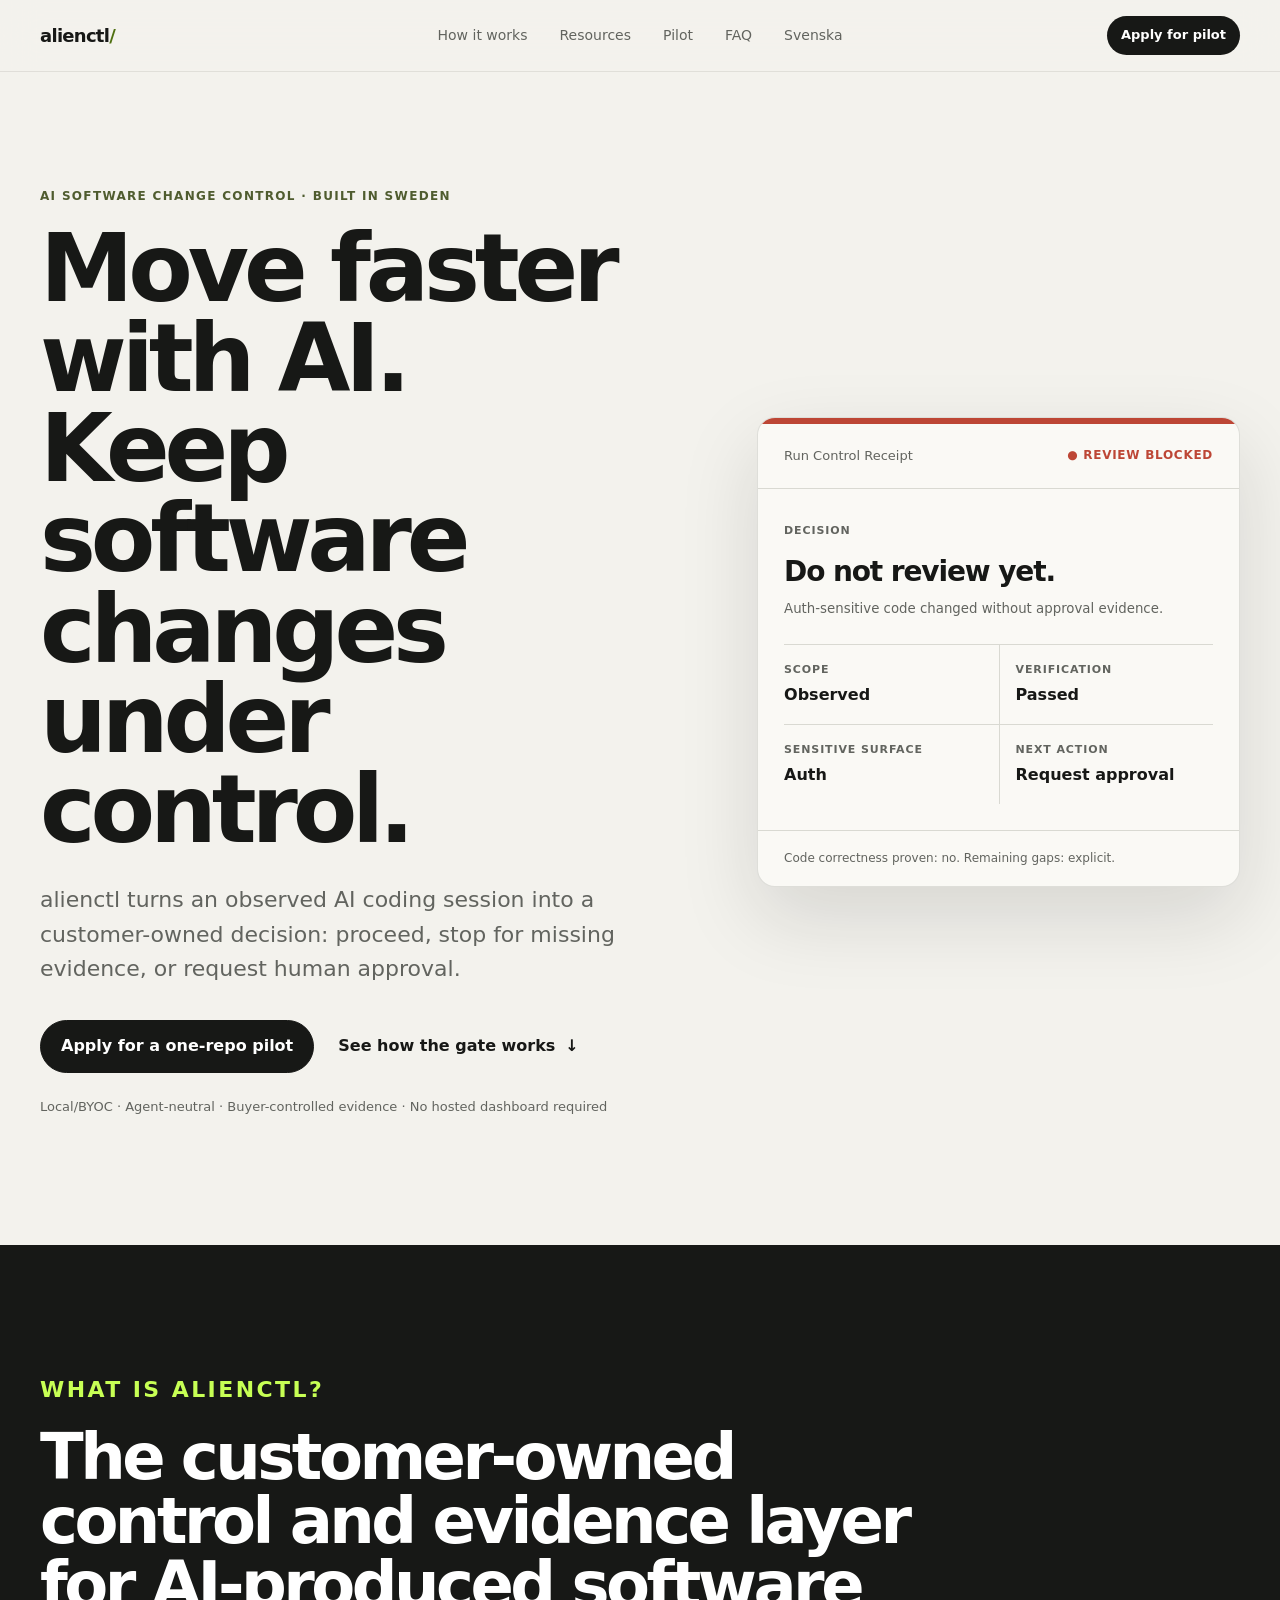
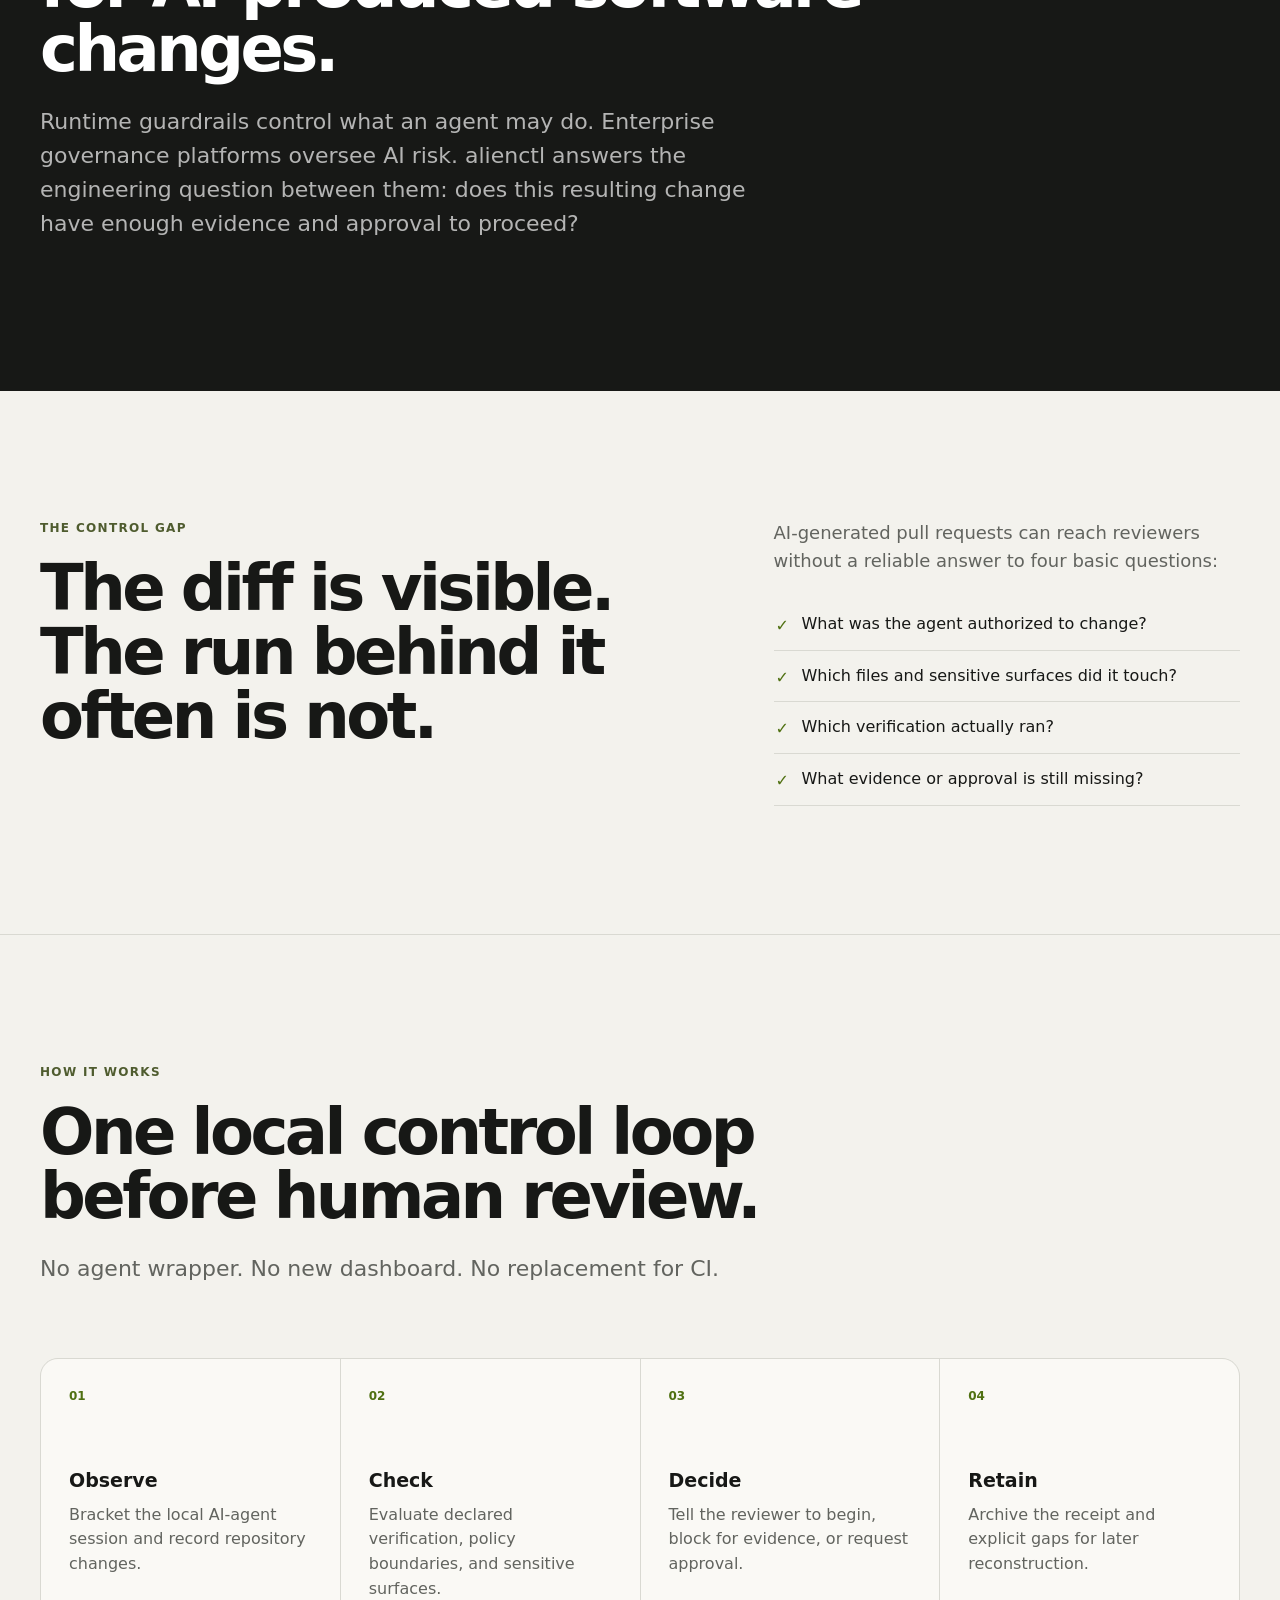
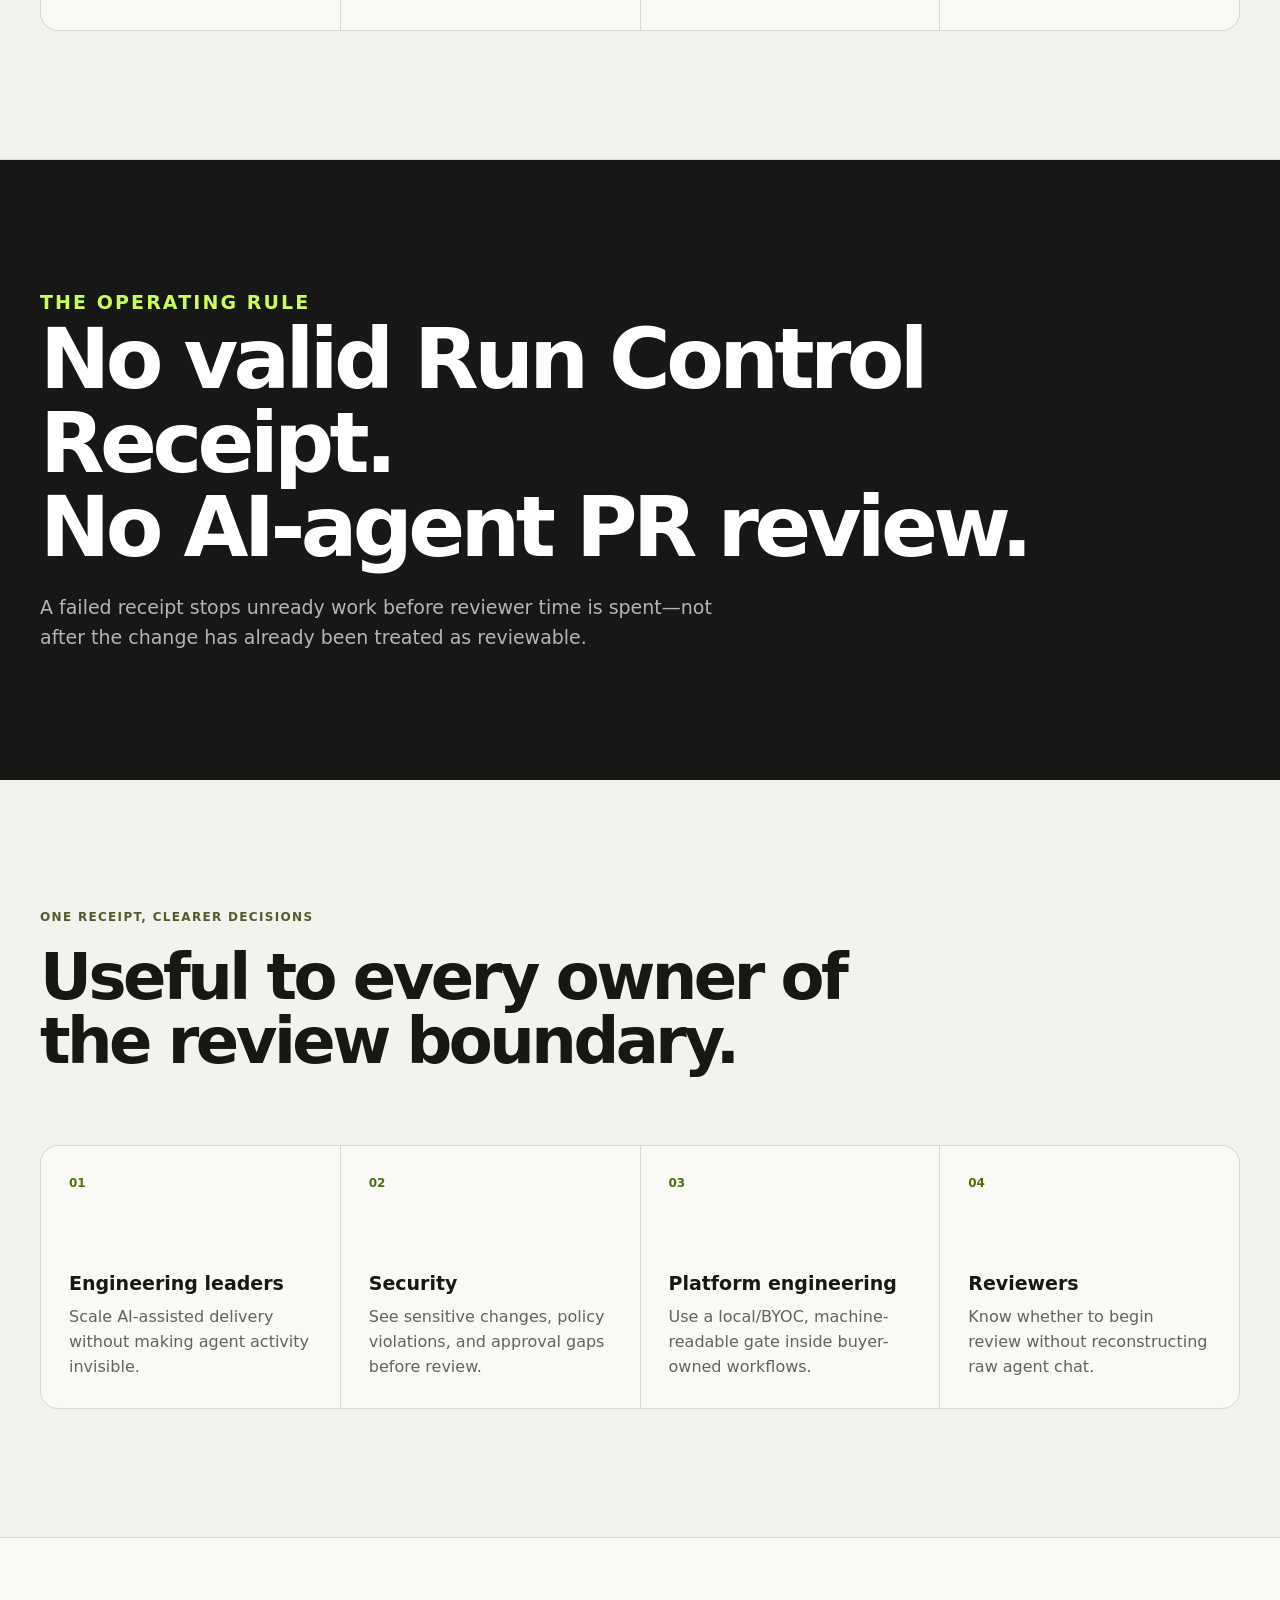
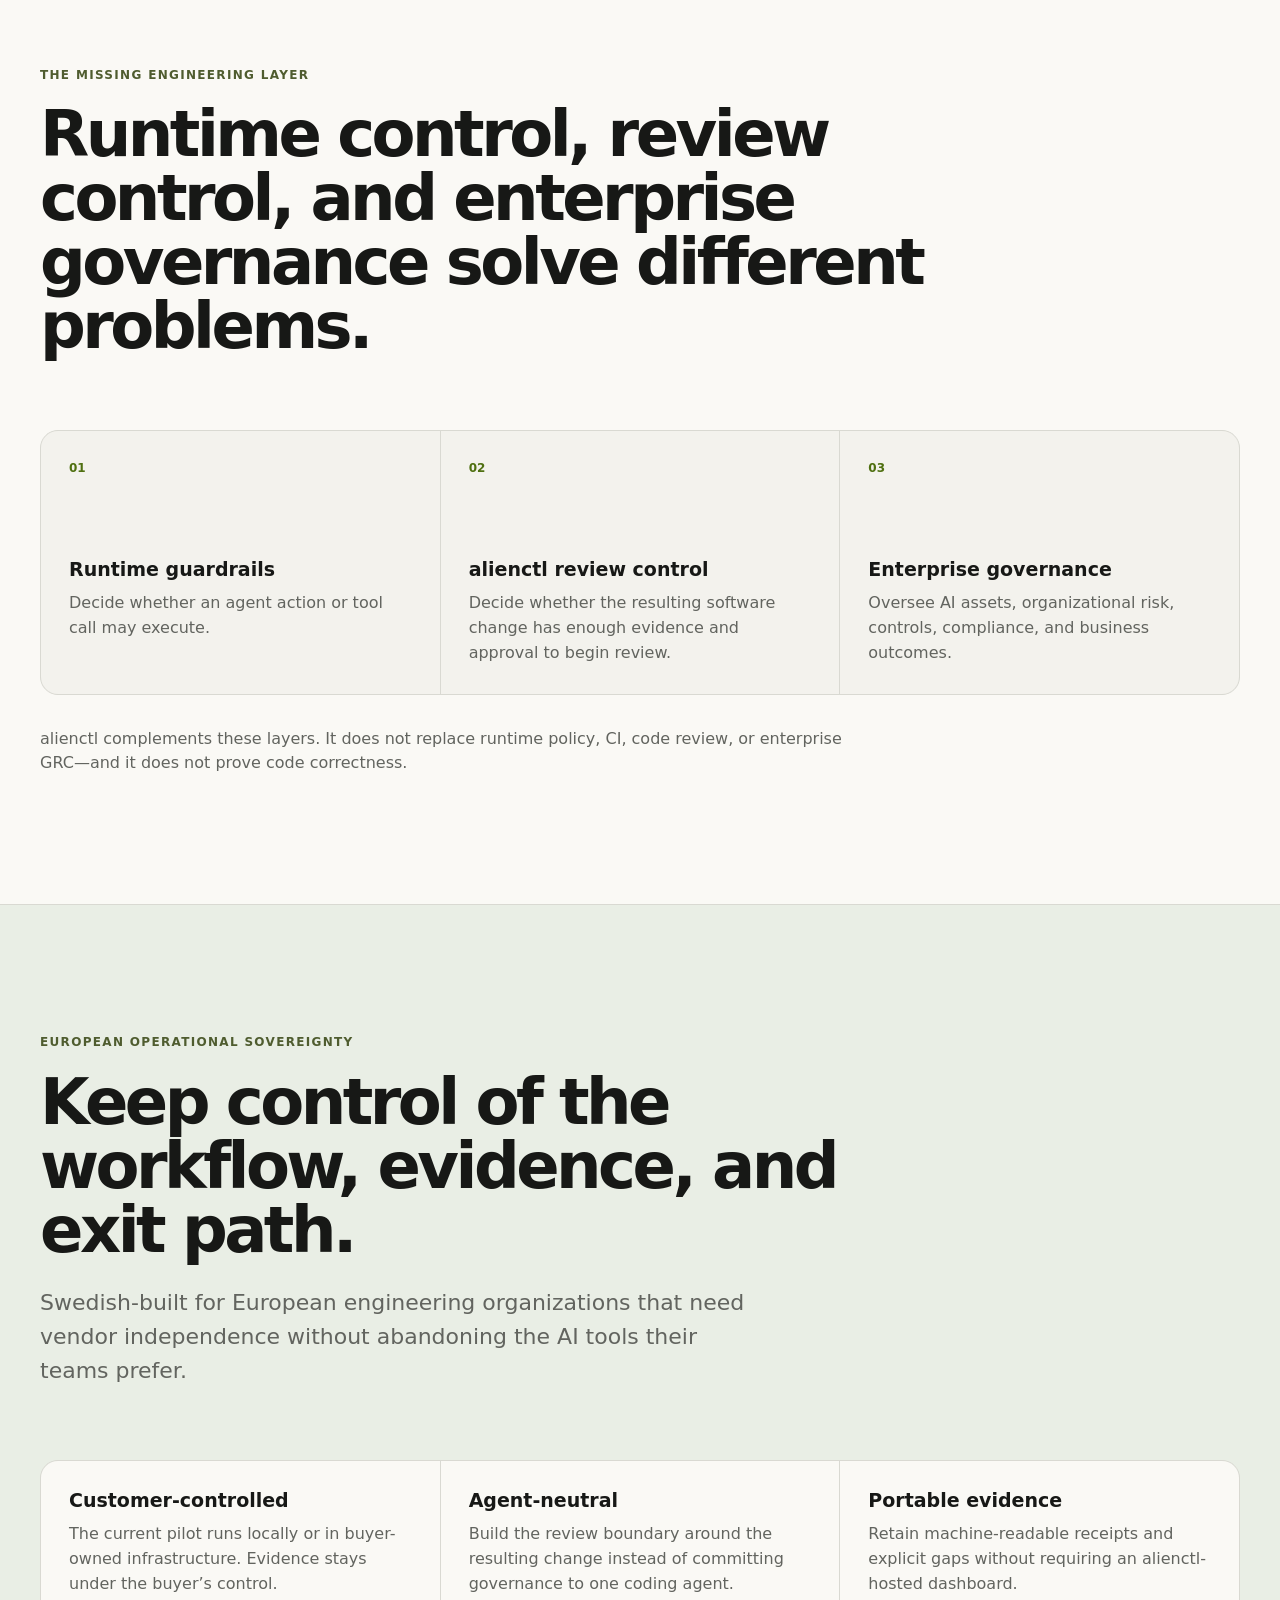
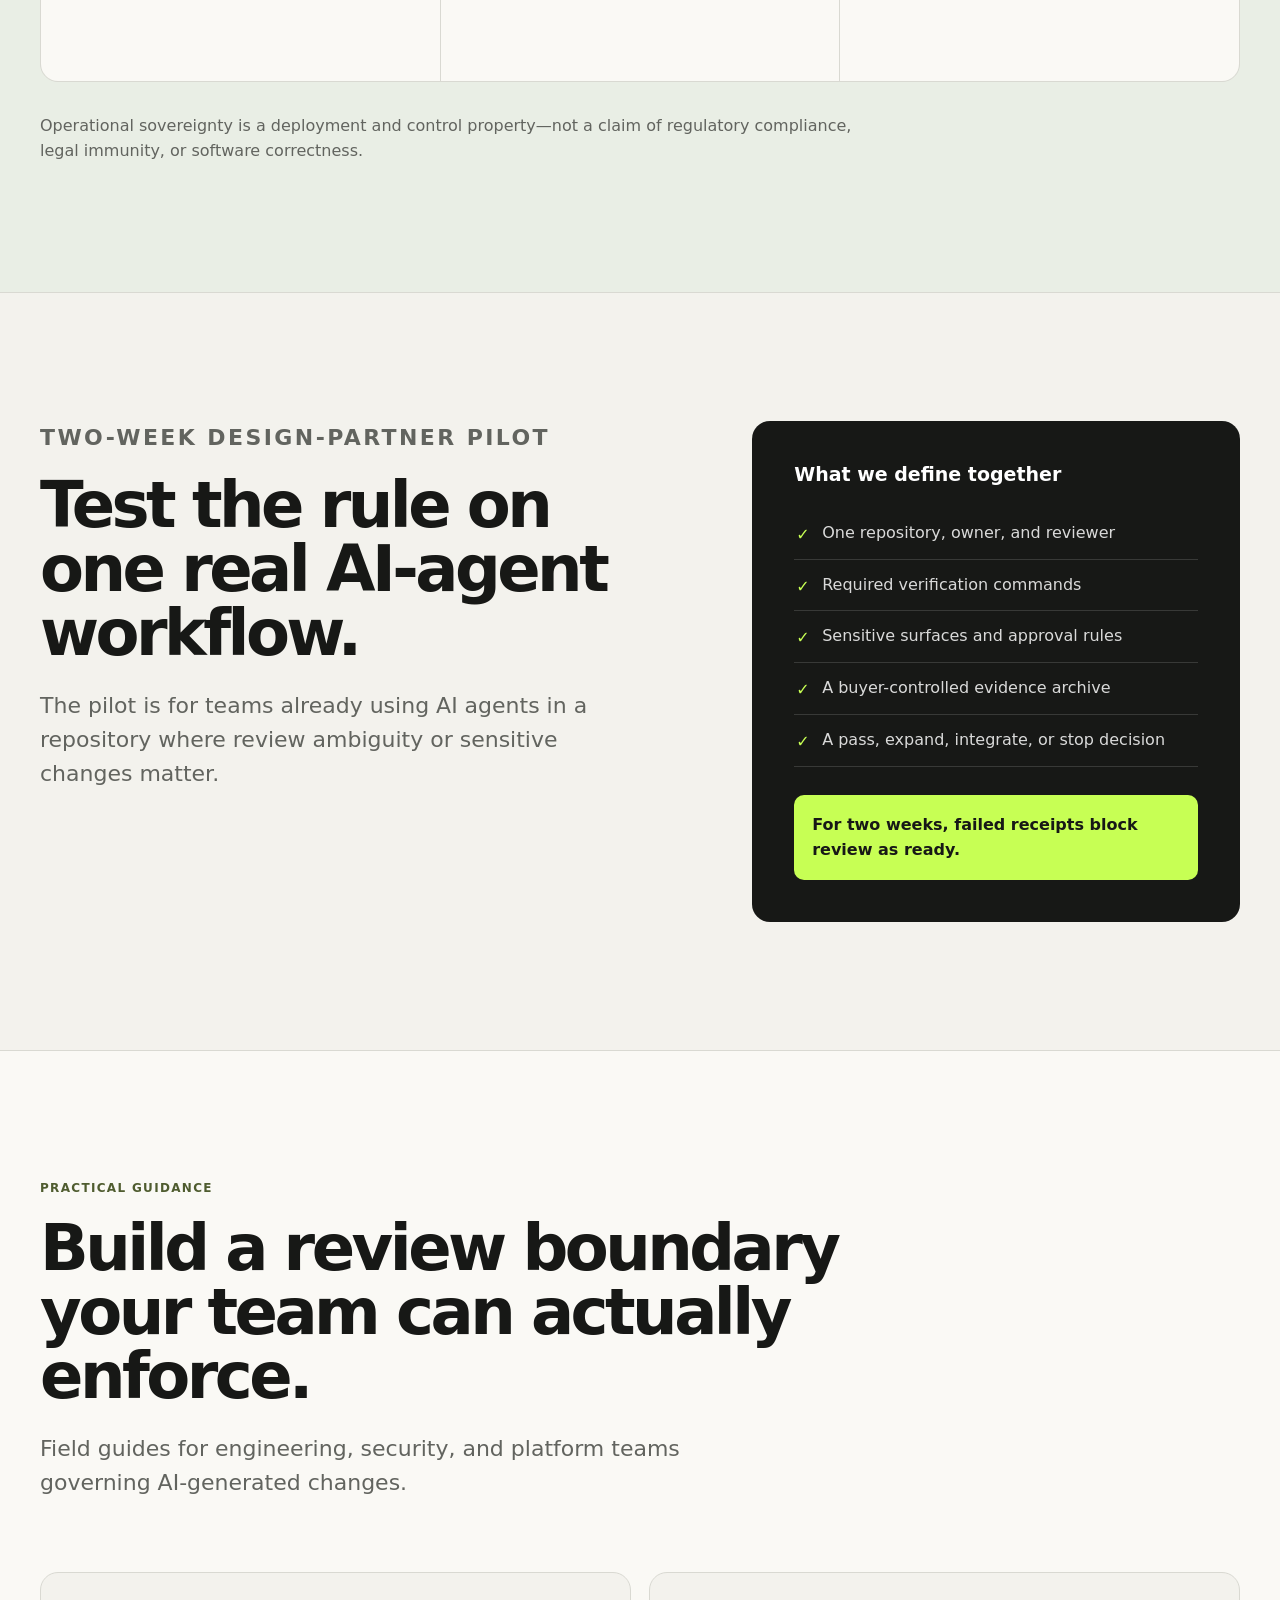
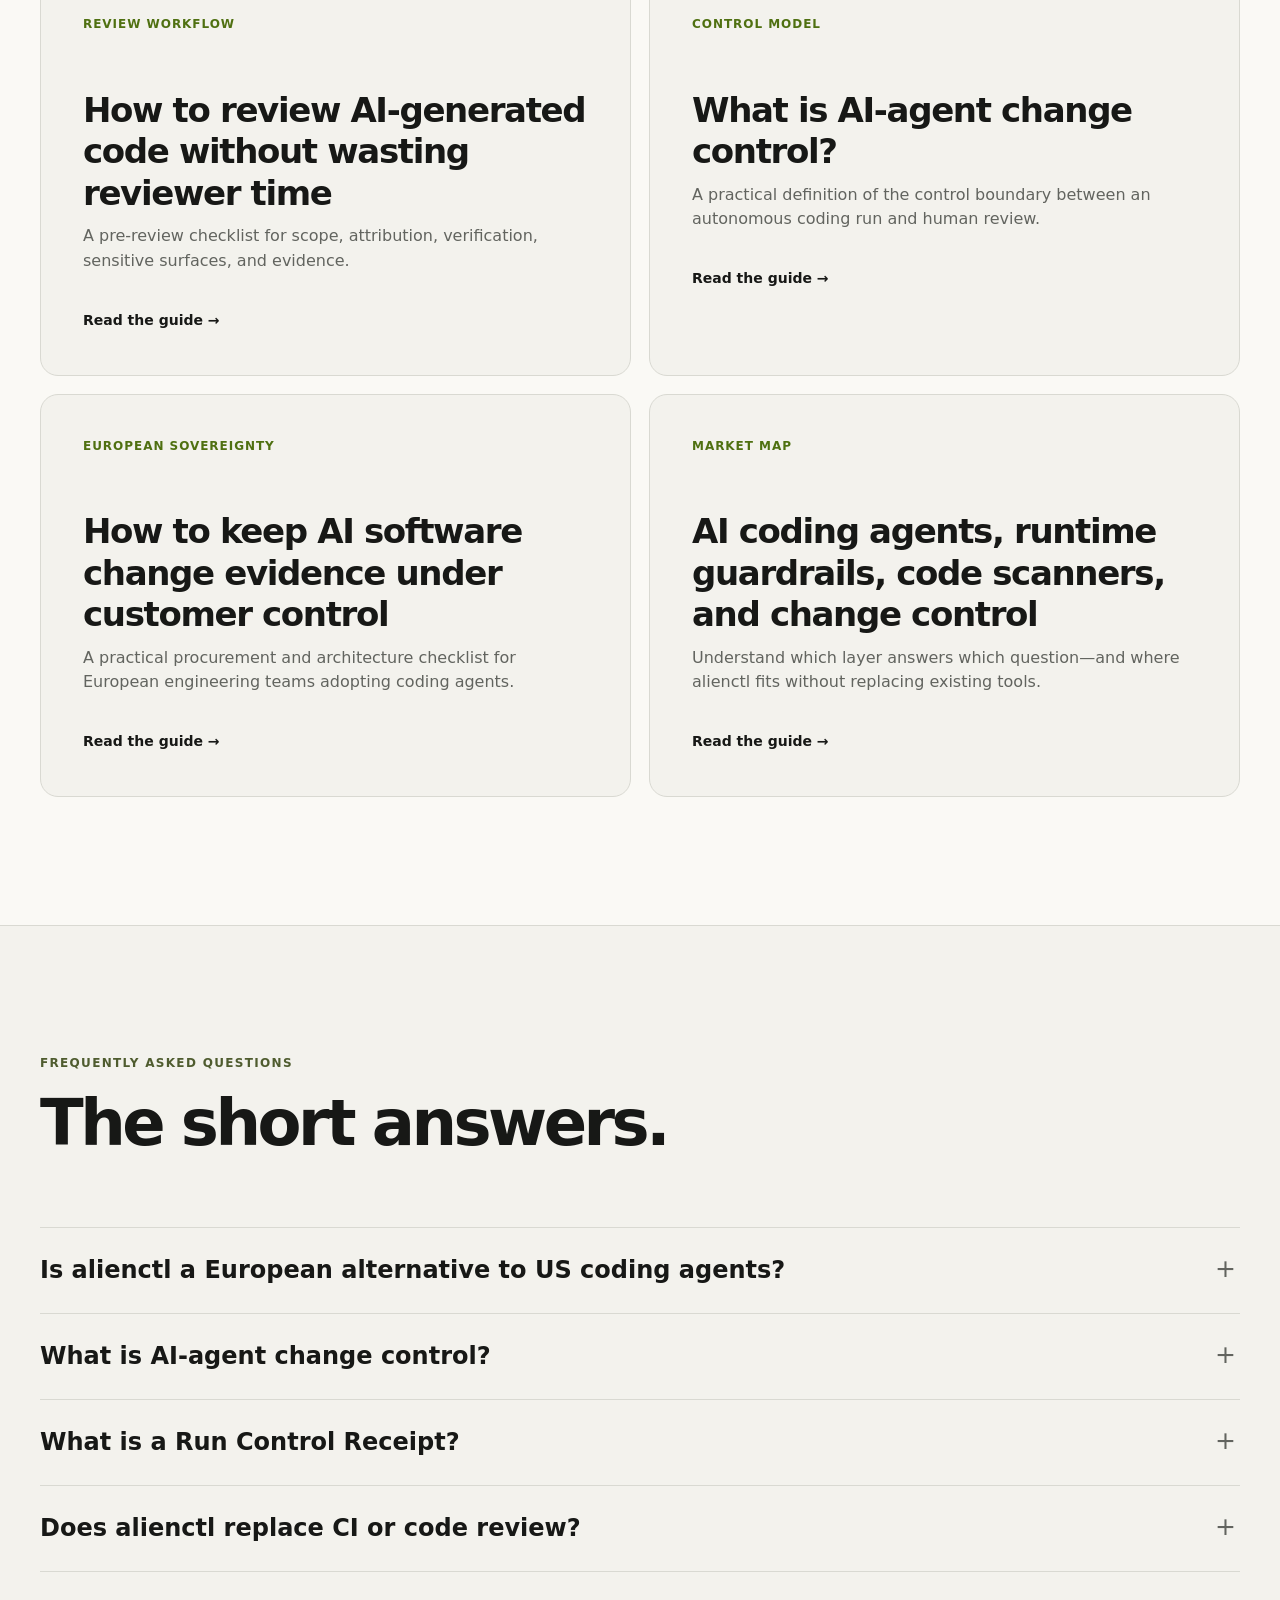
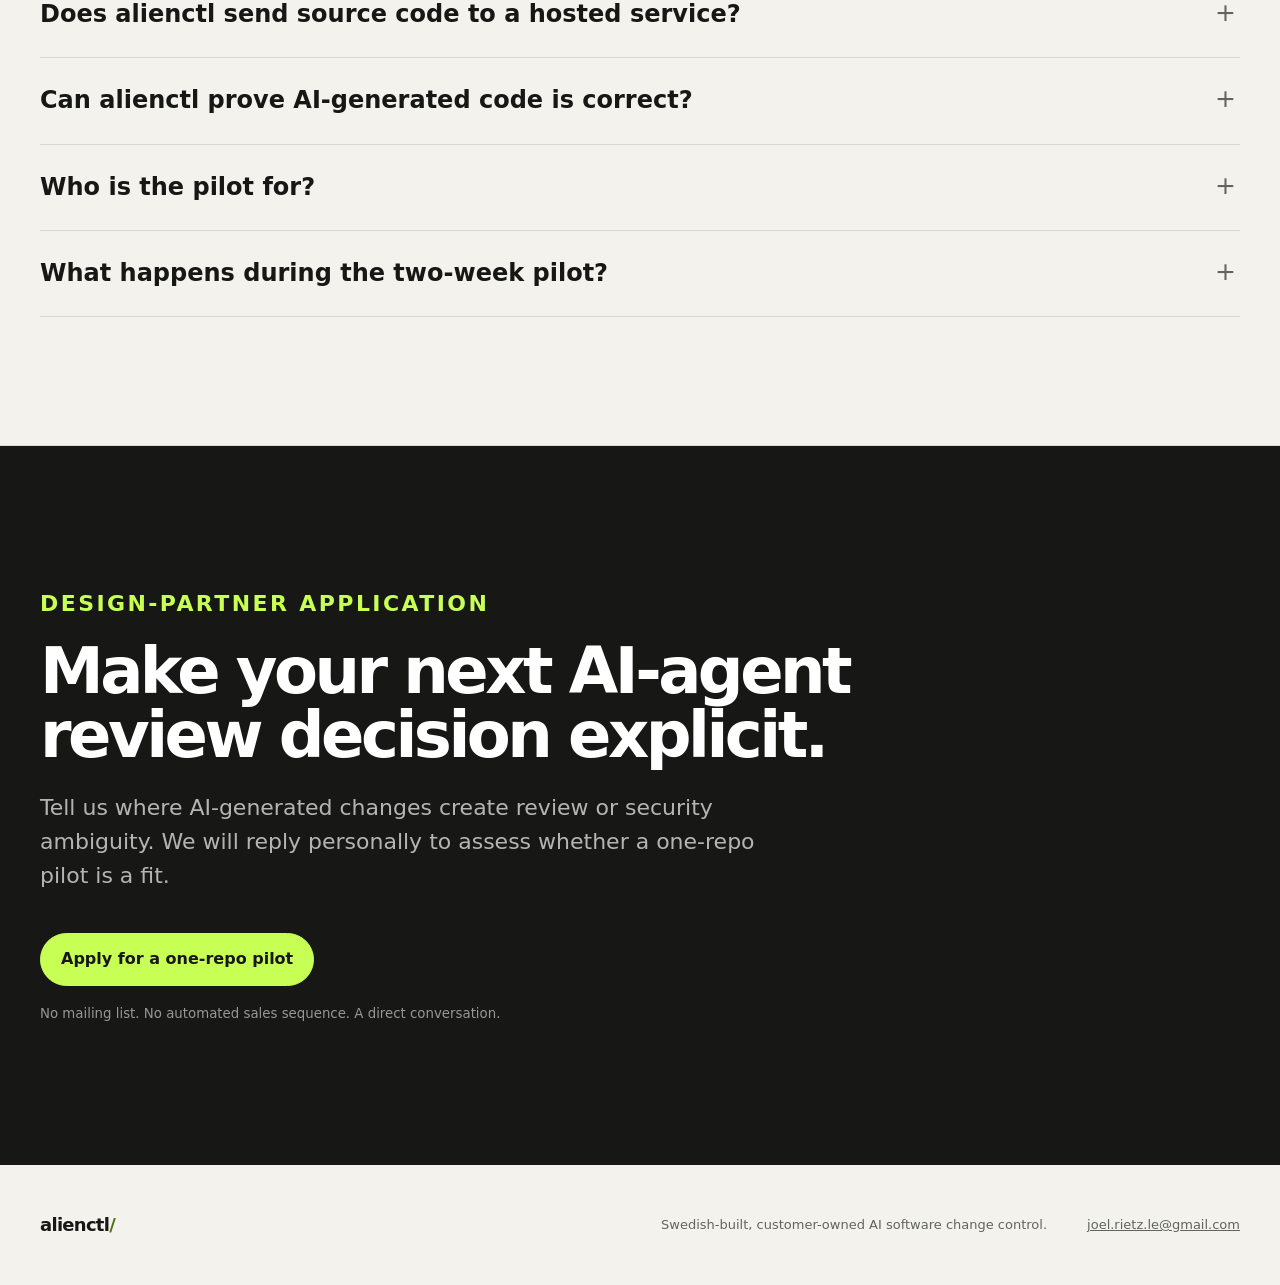
==== commit 45b01919: "Tighten homepage control promise" ====
--- a/index.html
+++ b/index.html
@@ -19,14 +19,14 @@
 
     <meta property="og:type" content="website">
     <meta property="og:site_name" content="alienctl">
-    <meta property="og:title" content="Move faster with AI-generated code—without surrendering control">
+    <meta property="og:title" content="Move faster with AI. Keep software changes under control.">
     <meta
       property="og:description"
       content="Swedish-built, customer-owned control and evidence for AI-produced software changes."
     >
     <meta property="og:url" content="https://alienctl.com/">
     <meta name="twitter:card" content="summary">
-    <meta name="twitter:title" content="Move faster with AI-generated code—without surrendering control">
+    <meta name="twitter:title" content="Move faster with AI. Keep software changes under control.">
     <meta
       name="twitter:description"
       content="Swedish-built, customer-owned control and evidence for AI-produced software changes."
@@ -41,7 +41,20 @@
             "@id": "https://alienctl.com/#organization",
             "name": "alienctl",
             "url": "https://alienctl.com/",
-            "email": "joel.rietz.le@gmail.com"
+            "email": "joel.rietz.le@gmail.com",
+            "sameAs": [
+              "https://www.linkedin.com/company/alienctl/"
+            ]
+          },
+          {
+            "@type": "WebSite",
+            "@id": "https://alienctl.com/#website",
+            "name": "alienctl",
+            "url": "https://alienctl.com/",
+            "publisher": {
+              "@id": "https://alienctl.com/#organization"
+            },
+            "inLanguage": ["en", "sv"]
           },
           {
             "@type": "SoftwareApplication",
@@ -124,7 +137,7 @@
       <section class="hero" id="top" aria-labelledby="hero-title">
         <div class="hero-copy">
           <p class="eyebrow">AI software change control · Built in Sweden</p>
-          <h1 id="hero-title">Move faster with AI-generated code—without surrendering control.</h1>
+          <h1 id="hero-title">Move faster with AI. Keep software changes under control.</h1>
           <p class="hero-lede">
             alienctl turns an observed AI coding session into a customer-owned
             decision: proceed, stop for missing evidence, or request human approval.
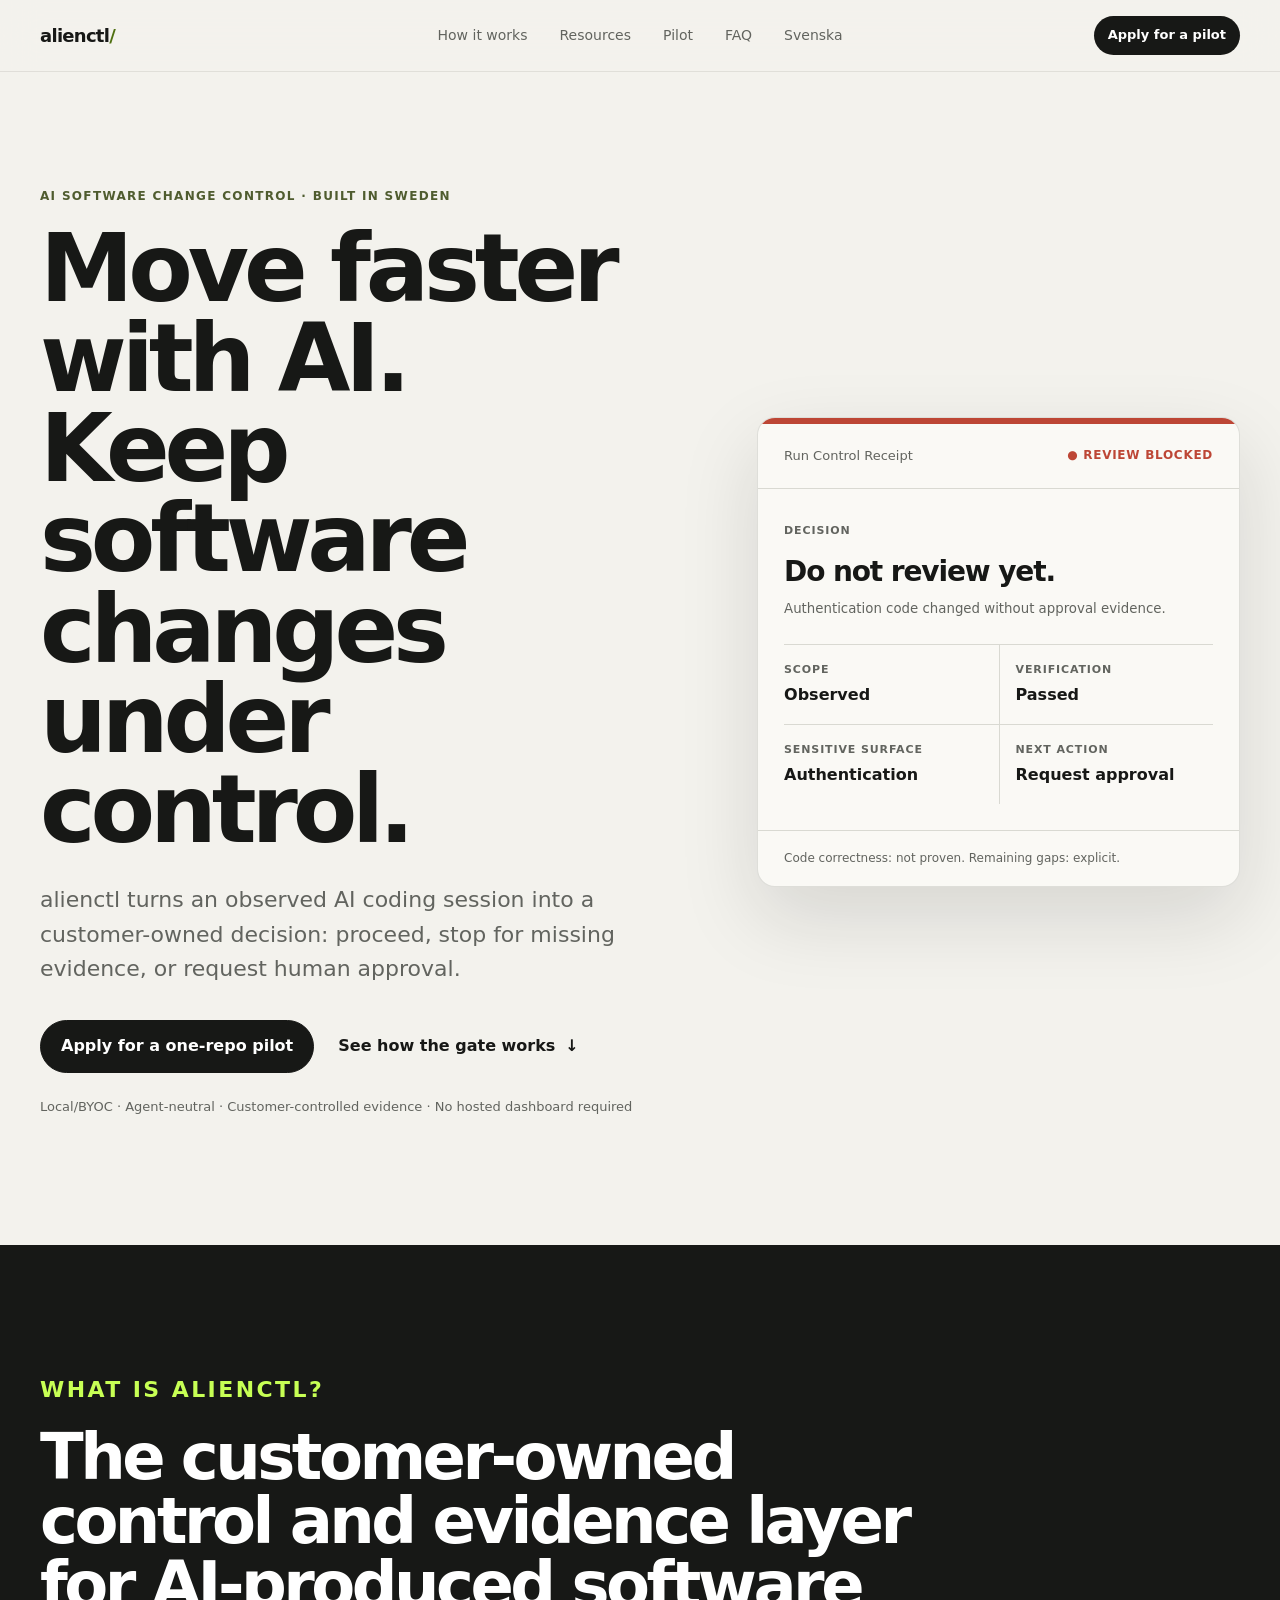
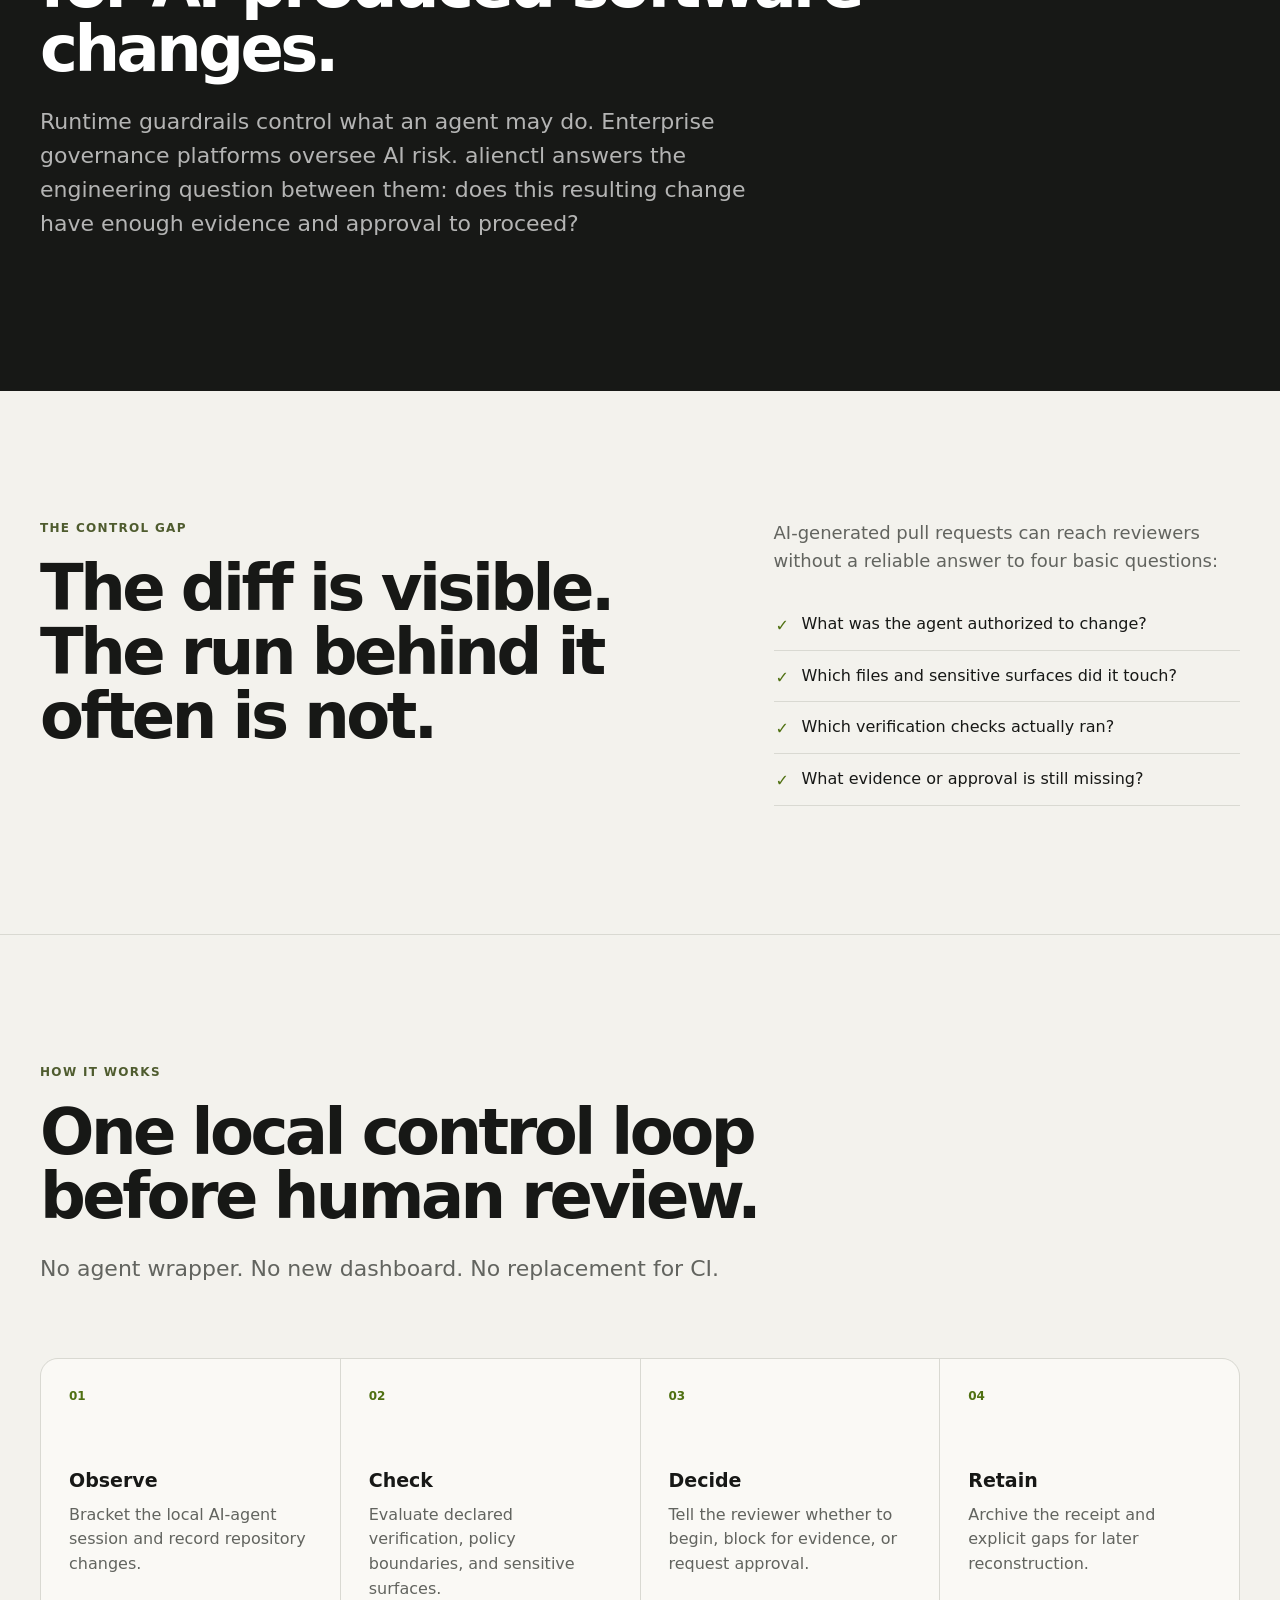
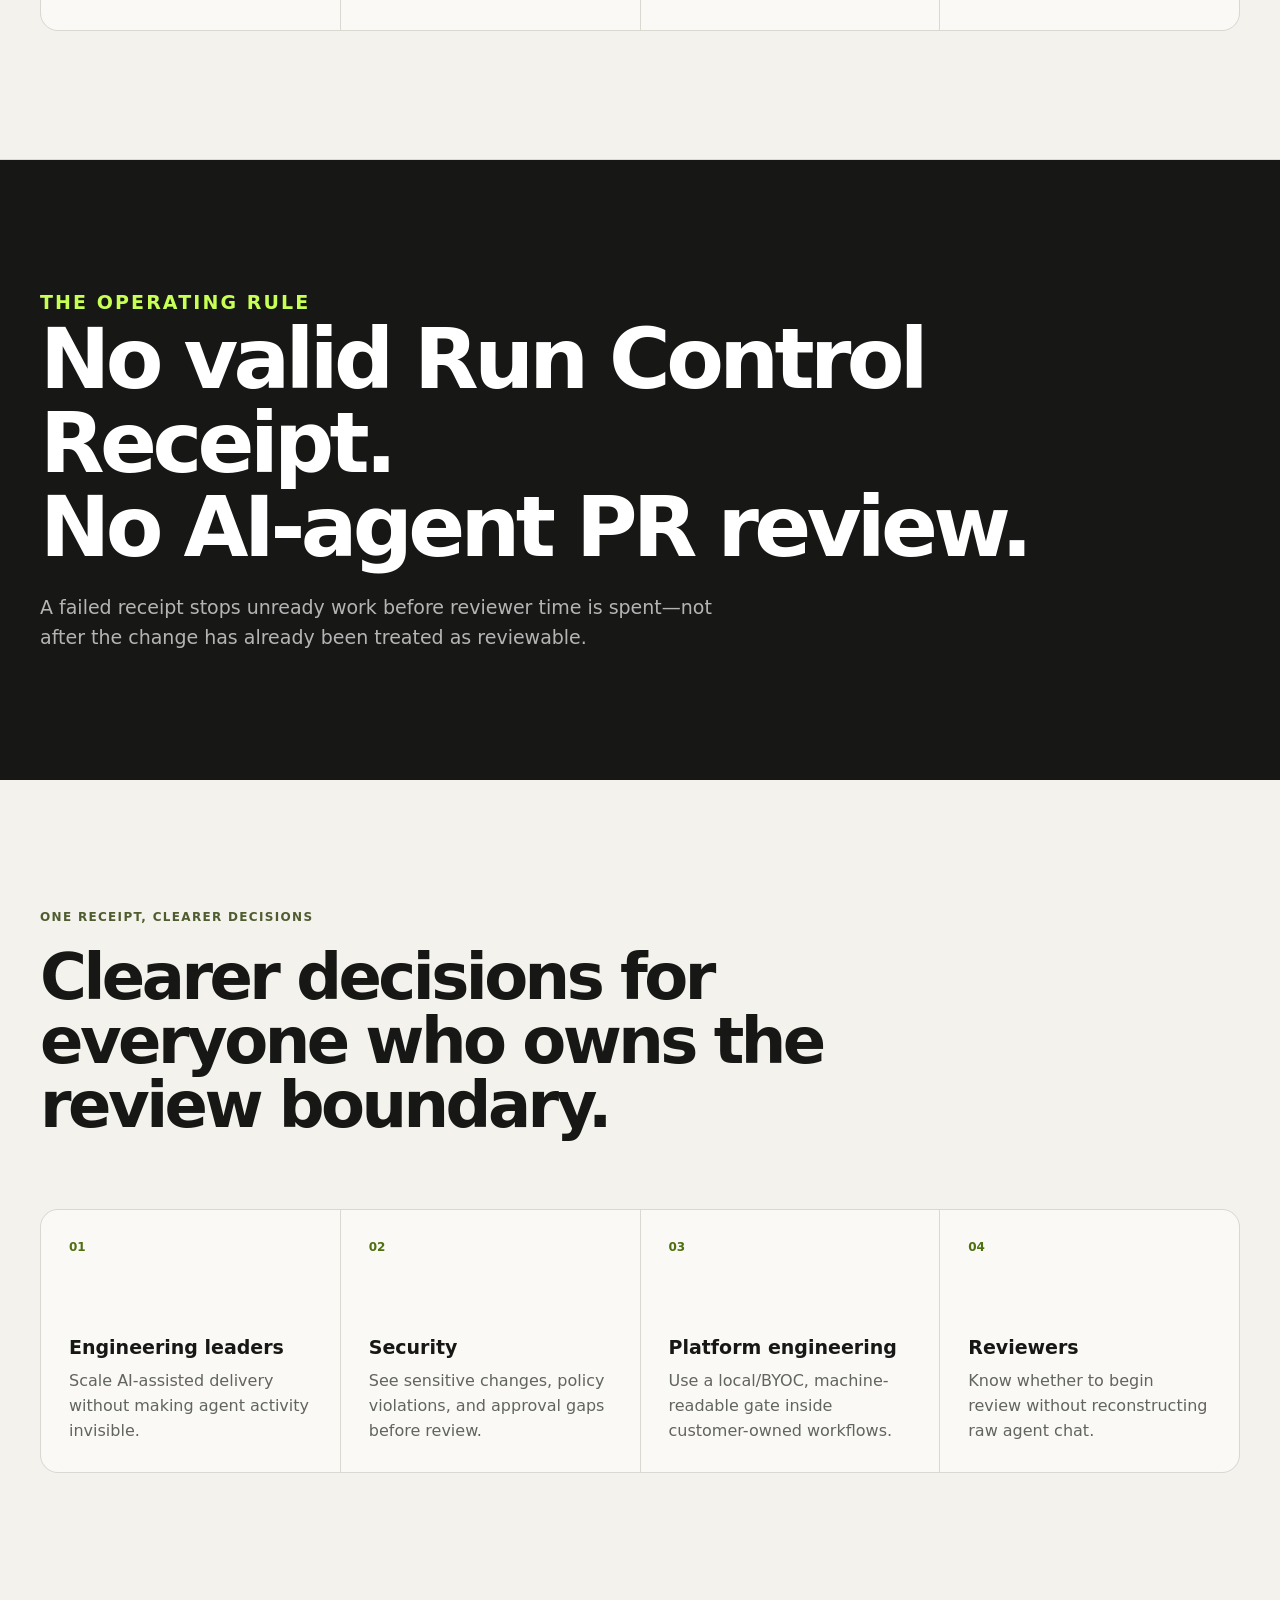
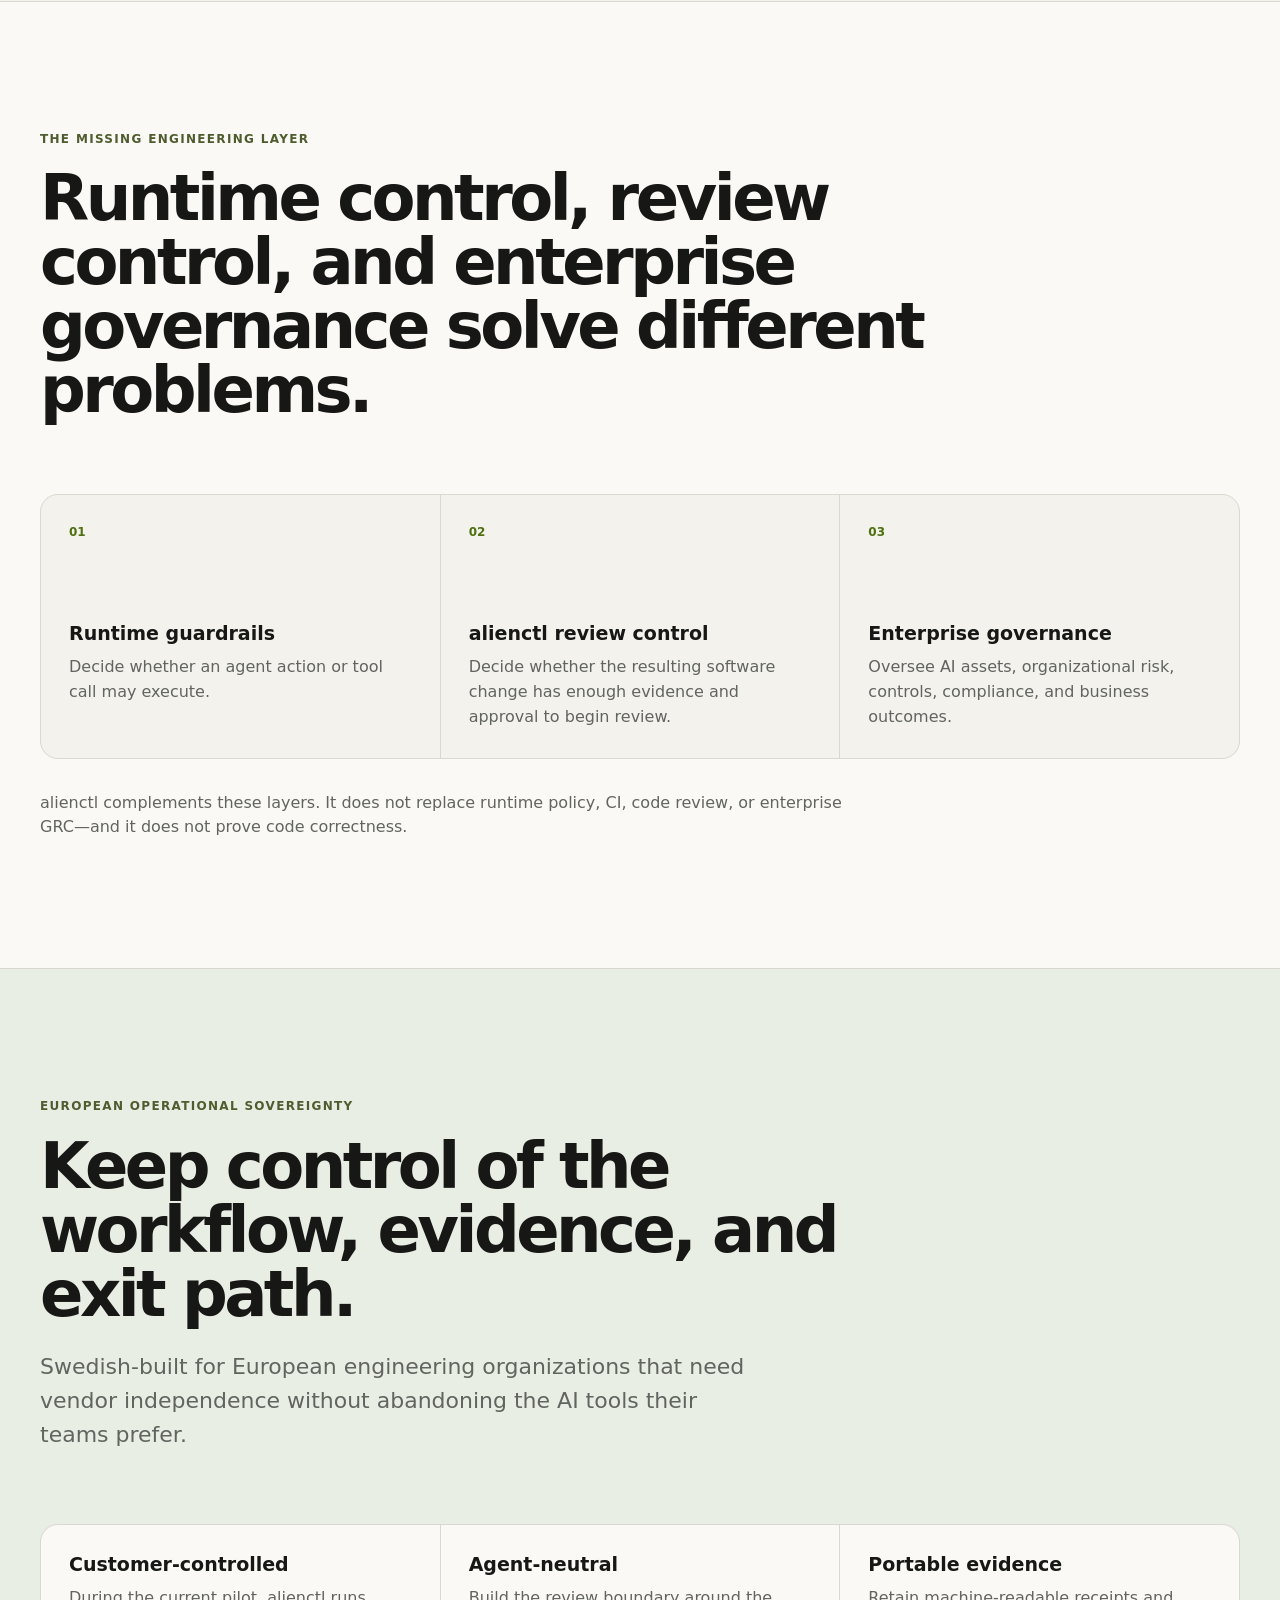
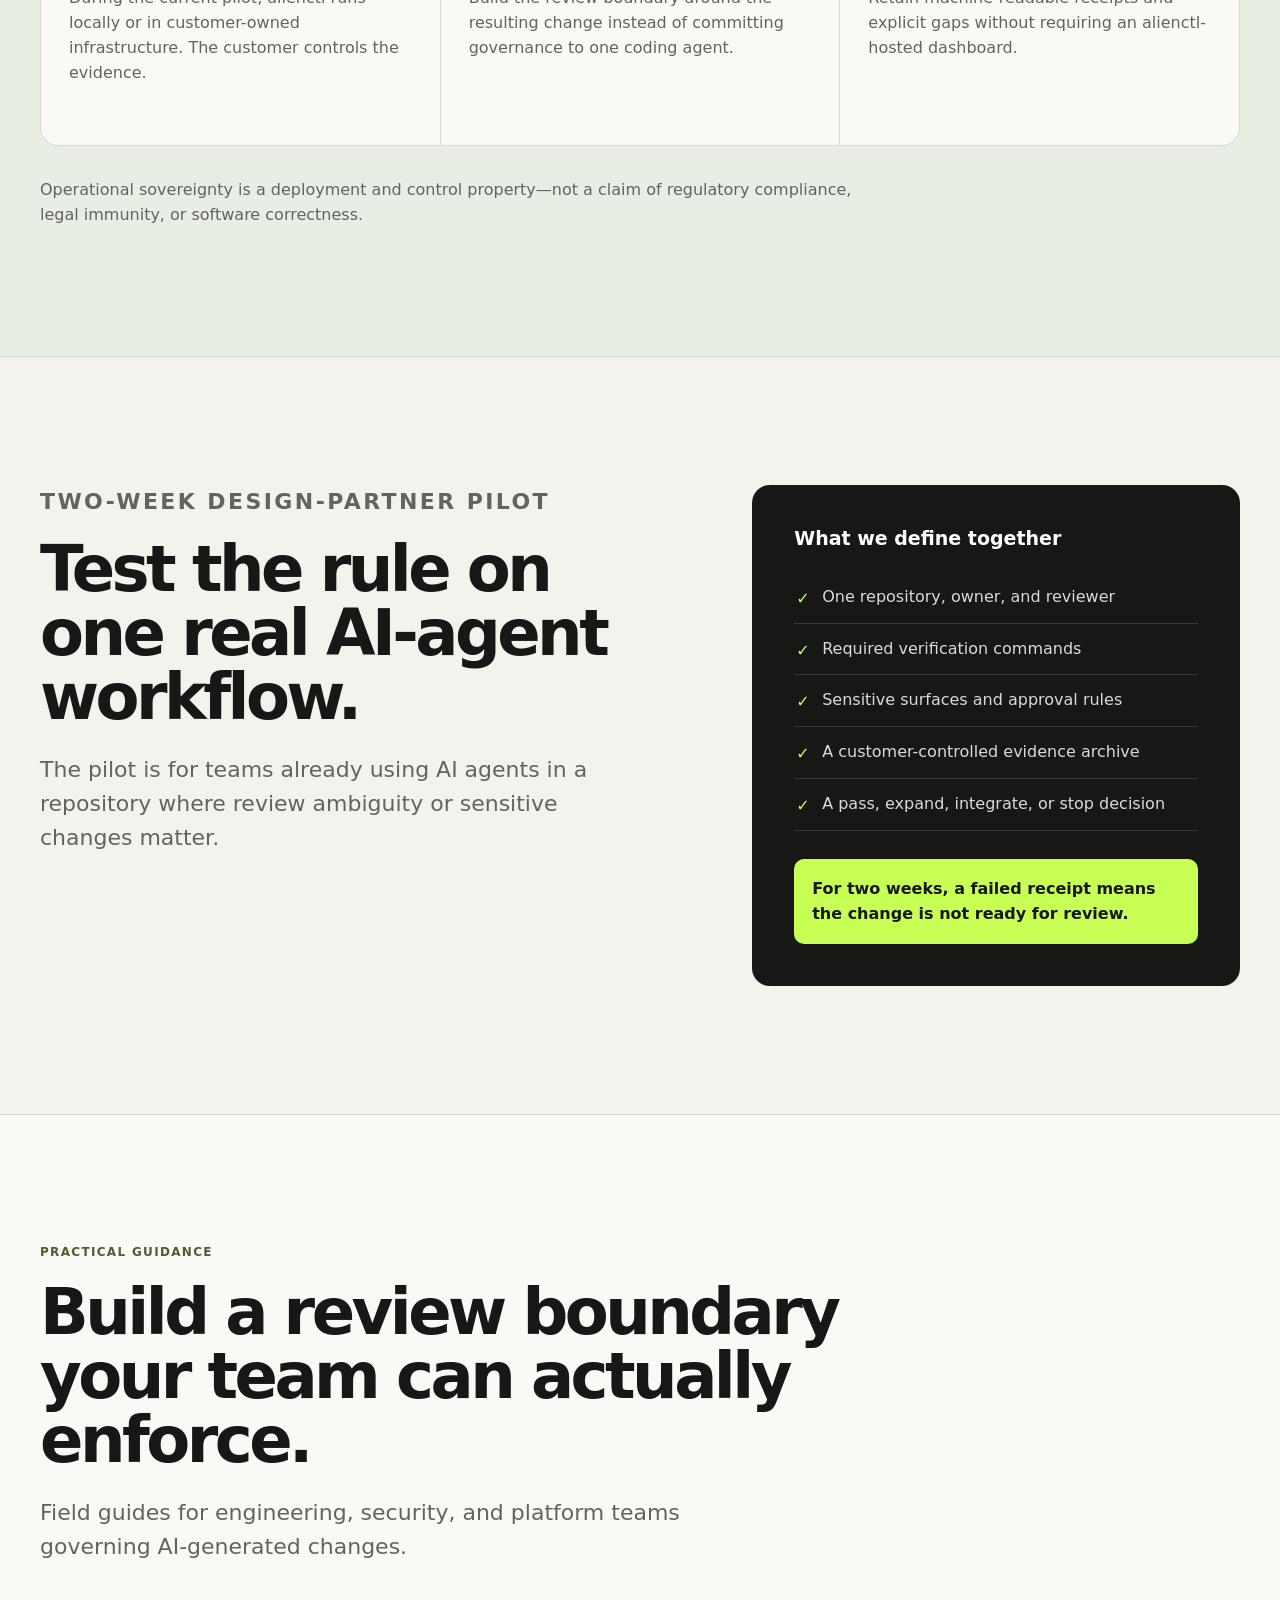
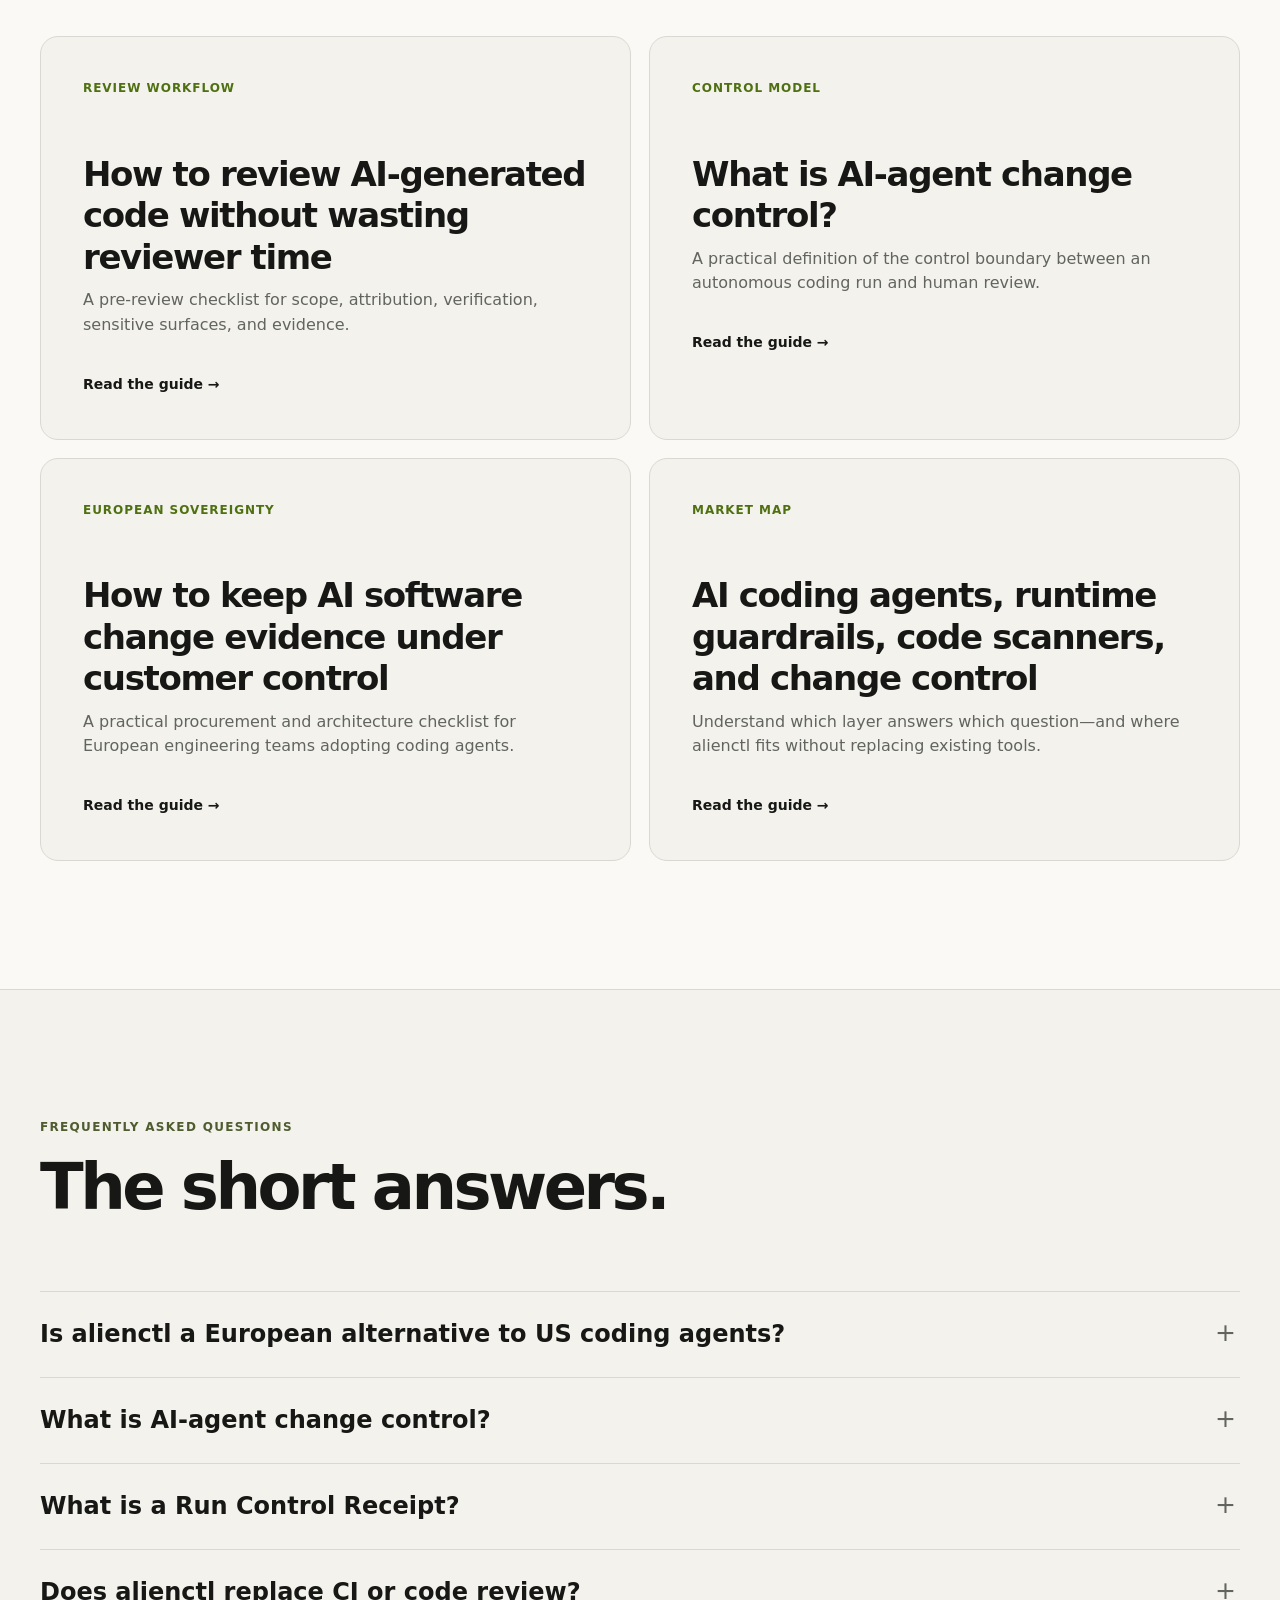
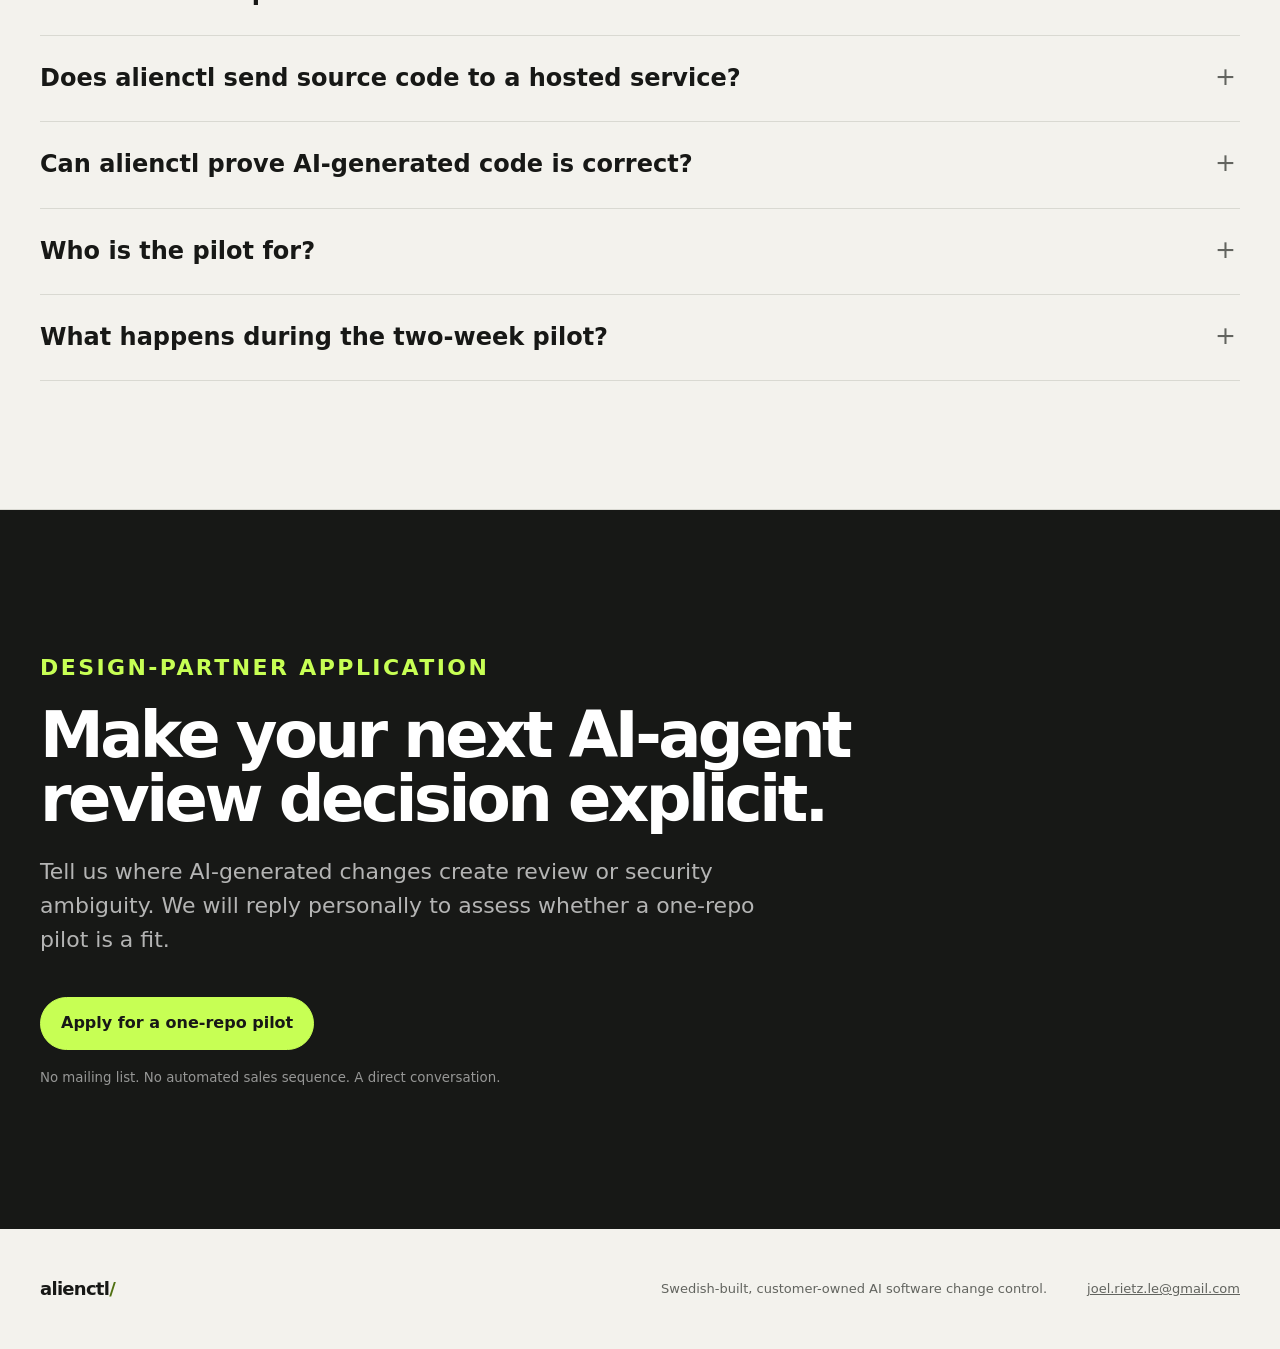
==== commit 1a3014b0: "Polish public site copy and terminology" ====
--- a/index.html
+++ b/index.html
@@ -101,7 +101,7 @@
                 "name": "Does alienctl send source code to a hosted service?",
                 "acceptedAnswer": {
                   "@type": "Answer",
-                  "text": "The current pilot is local and buyer-controlled. It does not require a hosted dashboard, third-party analytics, or alienctl-managed credentials."
+                  "text": "The current pilot is local and customer-controlled. It does not require a hosted dashboard, third-party analytics, or alienctl-managed credentials."
                 }
               },
               {
@@ -130,7 +130,7 @@
         <a href="#faq">FAQ</a>
         <a href="/sv/" lang="sv">Svenska</a>
       </nav>
-      <a class="header-cta" href="#apply">Apply for pilot</a>
+      <a class="header-cta" href="#apply">Apply for a pilot</a>
     </header>
 
     <main id="main">
@@ -146,7 +146,7 @@
             <a class="button primary" href="#apply">Apply for a one-repo pilot</a>
             <a class="text-link" href="#how">See how the gate works <span aria-hidden="true">↓</span></a>
           </div>
-          <p class="trust-line">Local/BYOC · Agent-neutral · Buyer-controlled evidence · No hosted dashboard required</p>
+          <p class="trust-line">Local/BYOC · Agent-neutral · Customer-controlled evidence · No hosted dashboard required</p>
         </div>
 
         <aside class="receipt" aria-label="Example Run Control Receipt">
@@ -157,7 +157,7 @@
           <div class="receipt-decision">
             <span>Decision</span>
             <p>Do not review yet.</p>
-            <small>Auth-sensitive code changed without approval evidence.</small>
+            <small>Authentication code changed without approval evidence.</small>
           </div>
           <dl class="receipt-facts">
             <div>
@@ -170,14 +170,14 @@
             </div>
             <div>
               <dt>Sensitive surface</dt>
-              <dd>Auth</dd>
+              <dd>Authentication</dd>
             </div>
             <div>
               <dt>Next action</dt>
               <dd>Request approval</dd>
             </div>
           </dl>
-          <p class="receipt-footnote">Code correctness proven: no. Remaining gaps: explicit.</p>
+          <p class="receipt-footnote">Code correctness: not proven. Remaining gaps: explicit.</p>
         </aside>
       </section>
 
@@ -207,7 +207,7 @@
           <ul class="check-list">
             <li>What was the agent authorized to change?</li>
             <li>Which files and sensitive surfaces did it touch?</li>
-            <li>Which verification actually ran?</li>
+            <li>Which verification checks actually ran?</li>
             <li>What evidence or approval is still missing?</li>
           </ul>
         </div>
@@ -233,7 +233,7 @@
           <li>
             <span>03</span>
             <h3>Decide</h3>
-            <p>Tell the reviewer to begin, block for evidence, or request approval.</p>
+            <p>Tell the reviewer whether to begin, block for evidence, or request approval.</p>
           </li>
           <li>
             <span>04</span>
@@ -255,7 +255,7 @@
       <section class="section roles" aria-labelledby="roles-title">
         <div class="section-heading">
           <p class="section-kicker">One receipt, clearer decisions</p>
-          <h2 id="roles-title">Useful to every owner of the review boundary.</h2>
+          <h2 id="roles-title">Clearer decisions for everyone who owns the review boundary.</h2>
         </div>
         <div class="role-grid">
           <article>
@@ -271,7 +271,7 @@
           <article>
             <p class="role-number">03</p>
             <h3>Platform engineering</h3>
-            <p>Use a local/BYOC, machine-readable gate inside buyer-owned workflows.</p>
+            <p>Use a local/BYOC, machine-readable gate inside customer-owned workflows.</p>
           </article>
           <article>
             <p class="role-number">04</p>
@@ -321,7 +321,7 @@
         <div class="sovereignty-grid">
           <article>
             <h3>Customer-controlled</h3>
-            <p>The current pilot runs locally or in buyer-owned infrastructure. Evidence stays under the buyer’s control.</p>
+            <p>During the current pilot, alienctl runs locally or in customer-owned infrastructure. The customer controls the evidence.</p>
           </article>
           <article>
             <h3>Agent-neutral</h3>
@@ -353,10 +353,10 @@
             <li>One repository, owner, and reviewer</li>
             <li>Required verification commands</li>
             <li>Sensitive surfaces and approval rules</li>
-            <li>A buyer-controlled evidence archive</li>
+            <li>A customer-controlled evidence archive</li>
             <li>A pass, expand, integrate, or stop decision</li>
           </ul>
-          <p class="pilot-rule">For two weeks, failed receipts block review as ready.</p>
+          <p class="pilot-rule">For two weeks, a failed receipt means the change is not ready for review.</p>
         </div>
       </section>
 
@@ -436,7 +436,7 @@
           <details>
             <summary>Does alienctl send source code to a hosted service?</summary>
             <p>
-              The current pilot is local and buyer-controlled. It does not require a
+              The current pilot is local and customer-controlled. It does not require a
               hosted dashboard, third-party analytics, or alienctl-managed credentials.
             </p>
           </details>
@@ -450,9 +450,9 @@
           <details>
             <summary>Who is the pilot for?</summary>
             <p>
-              CTO, CISO, platform, AppSec, developer-productivity, and engineering
-              teams already using AI agents in a repository with a real review or
-              security control problem.
+              CTOs, CISOs, and platform, AppSec, developer-productivity, or
+              engineering teams already using AI agents in a repository with a
+              real review or security control problem.
             </p>
           </details>
           <details>
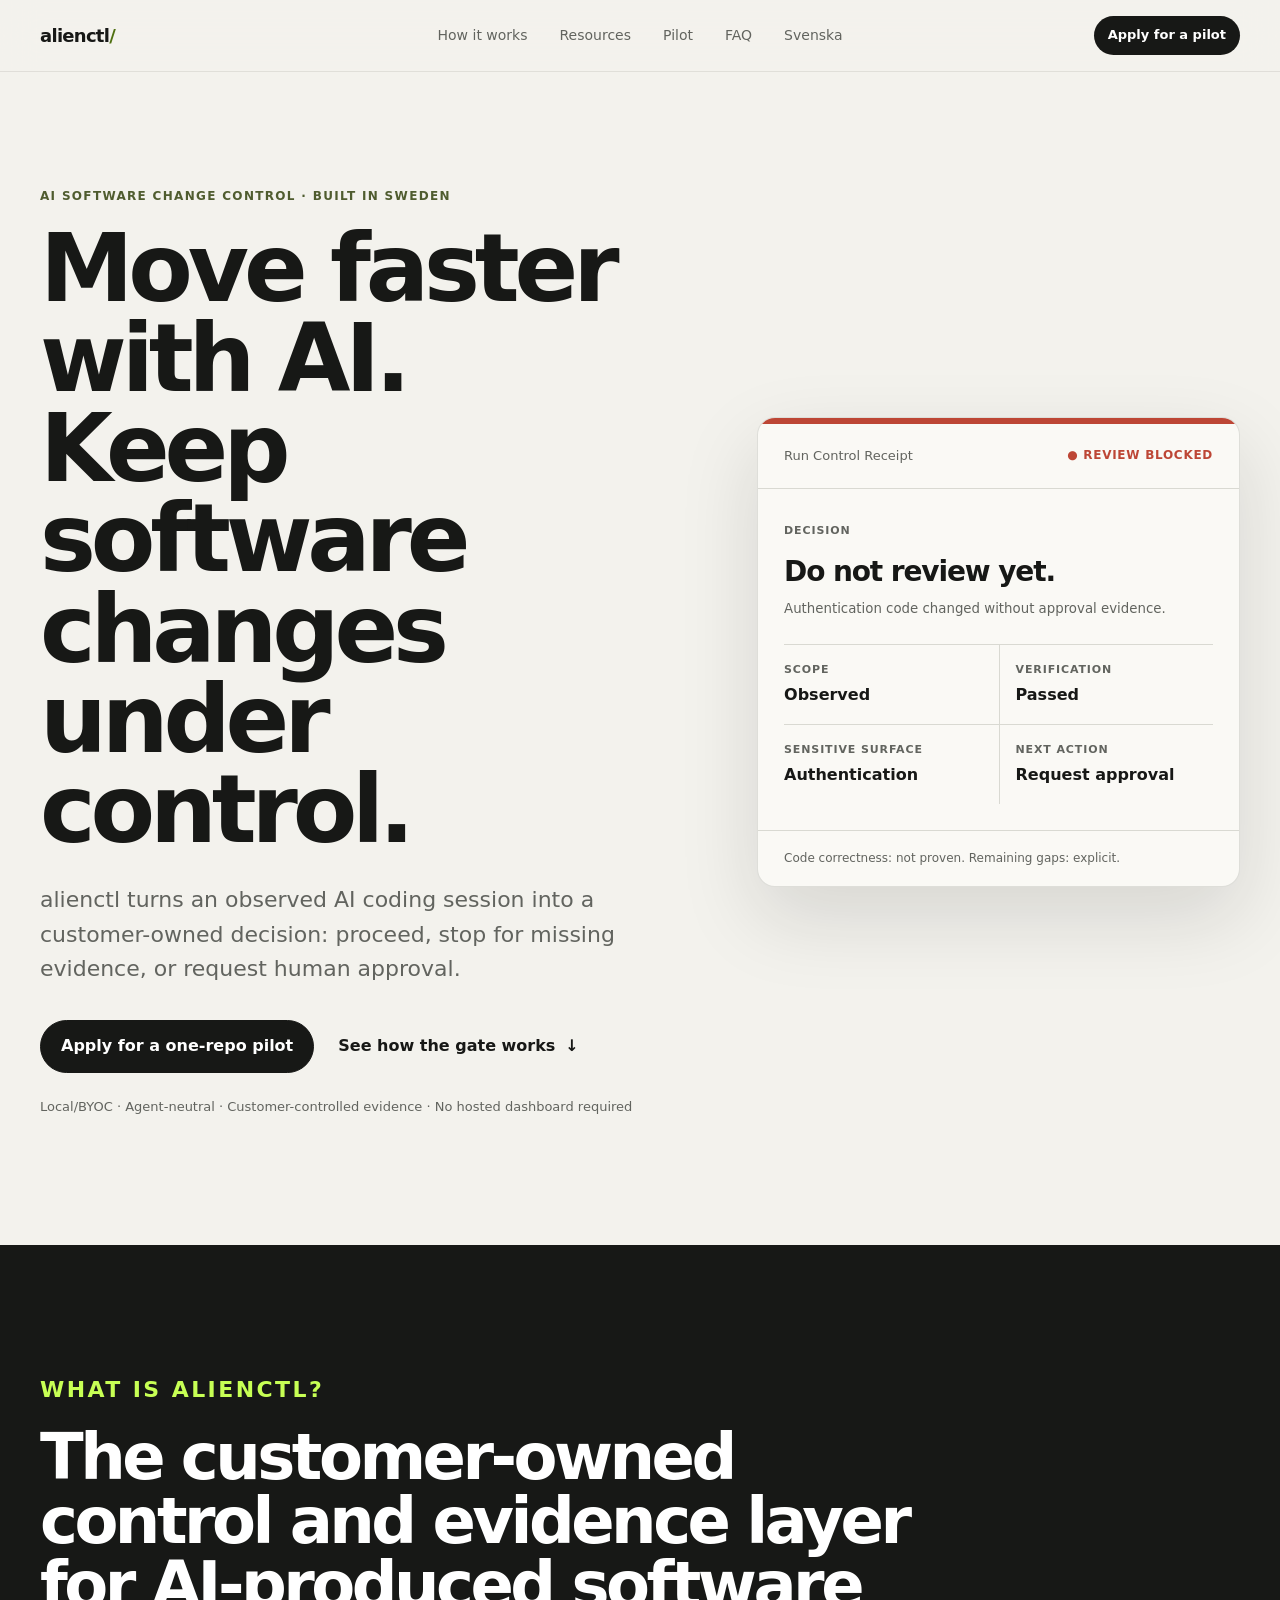
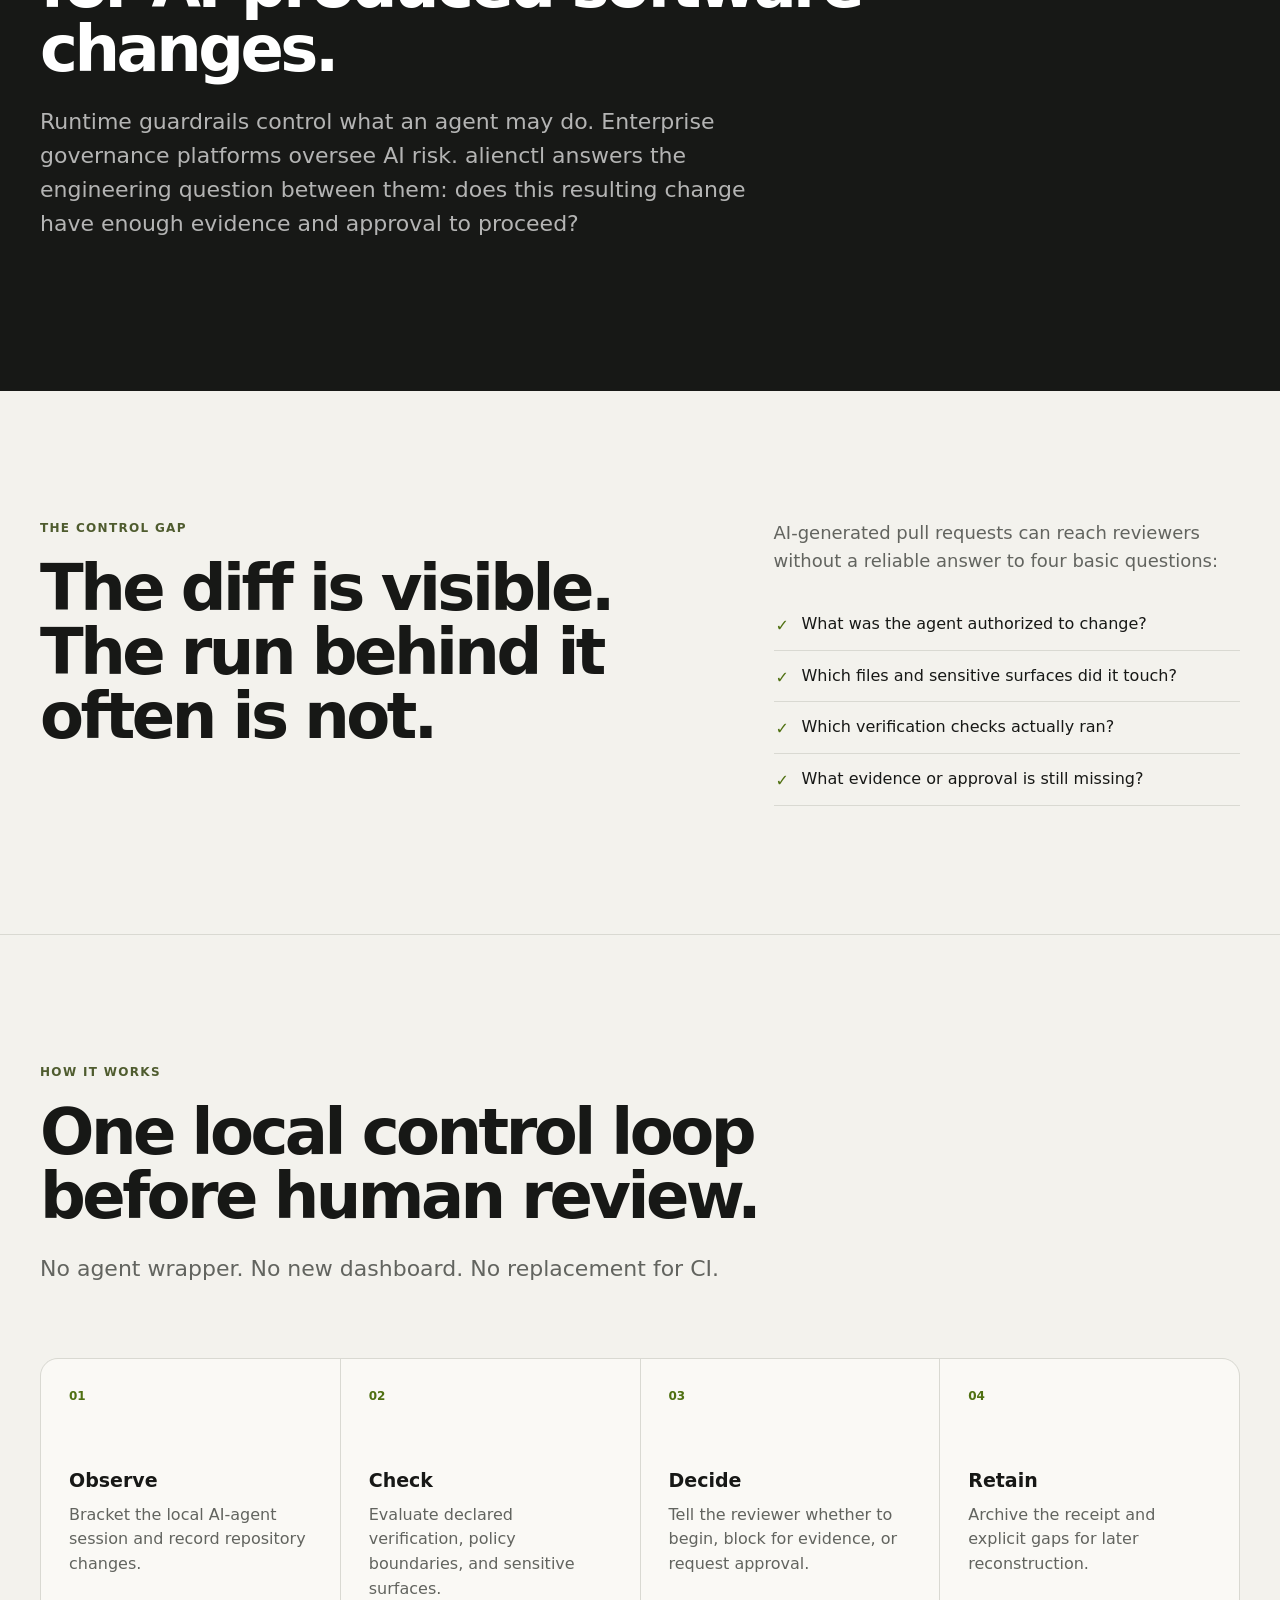
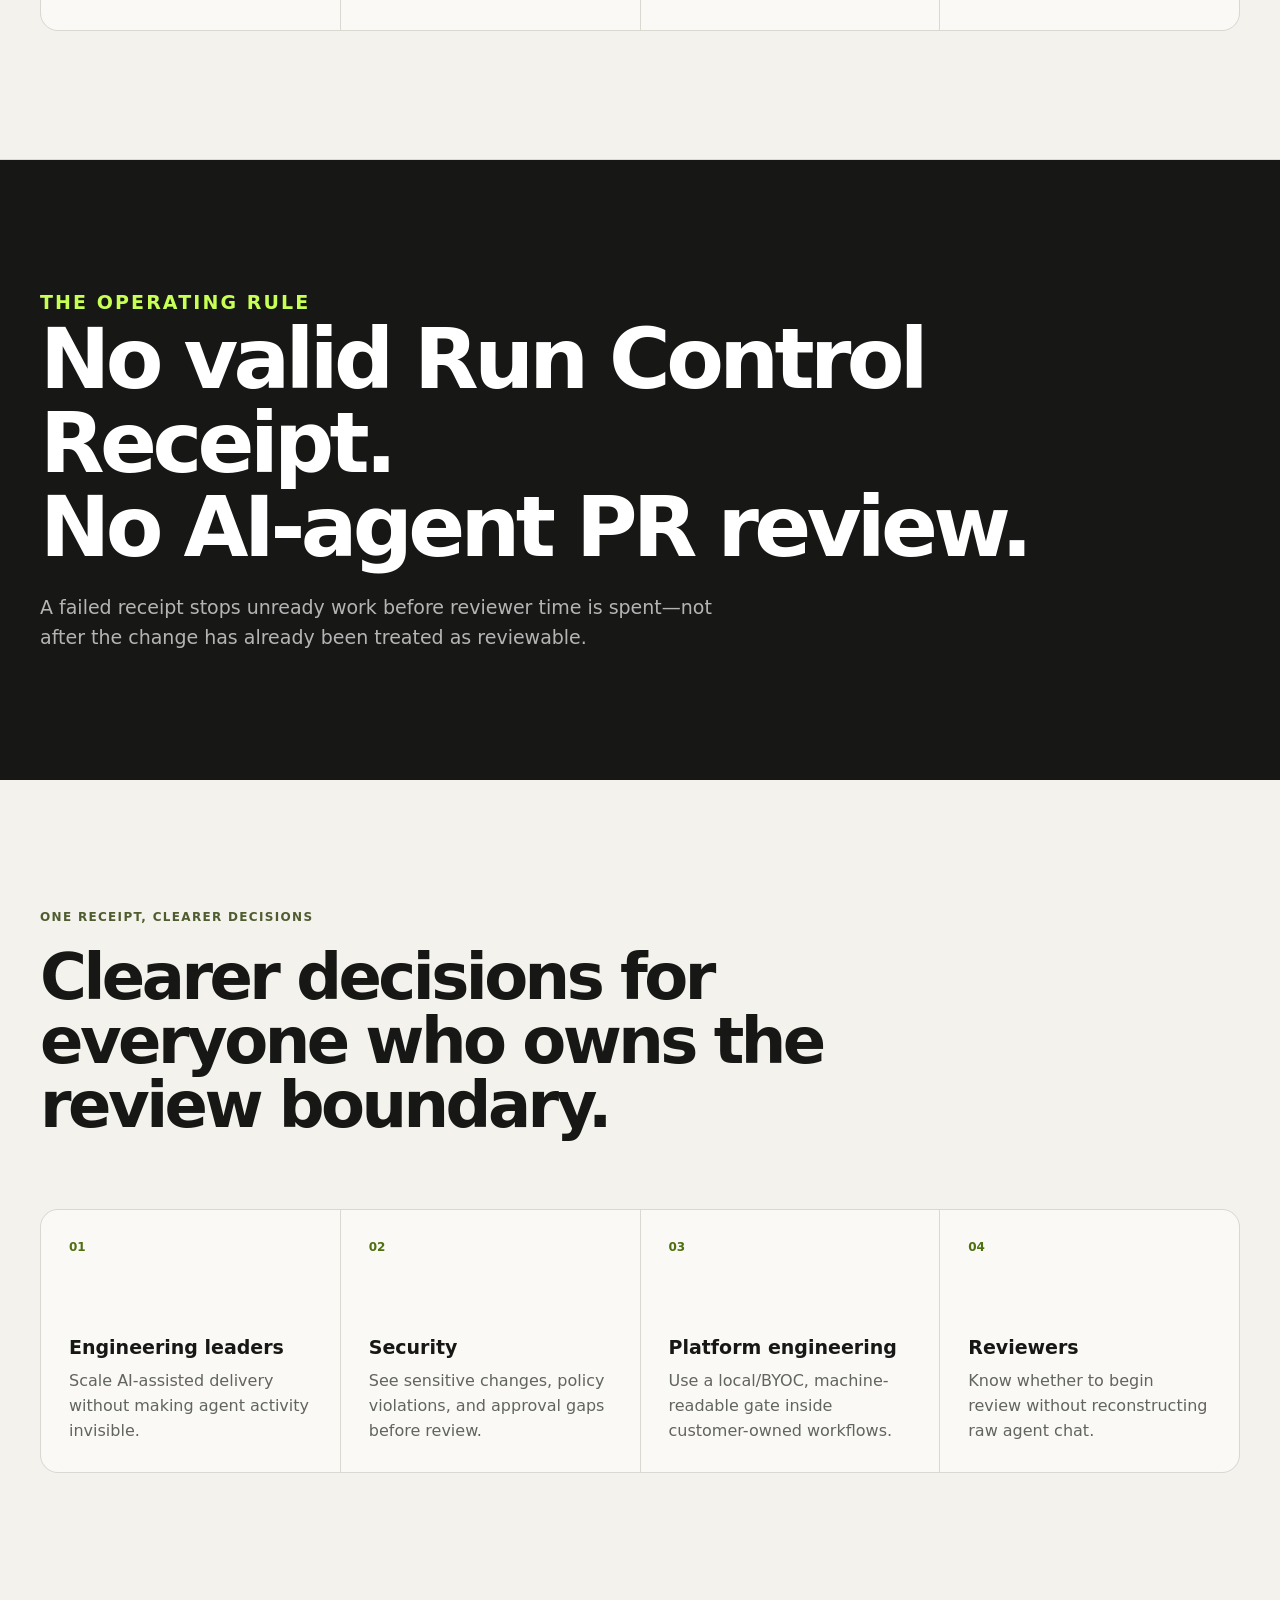
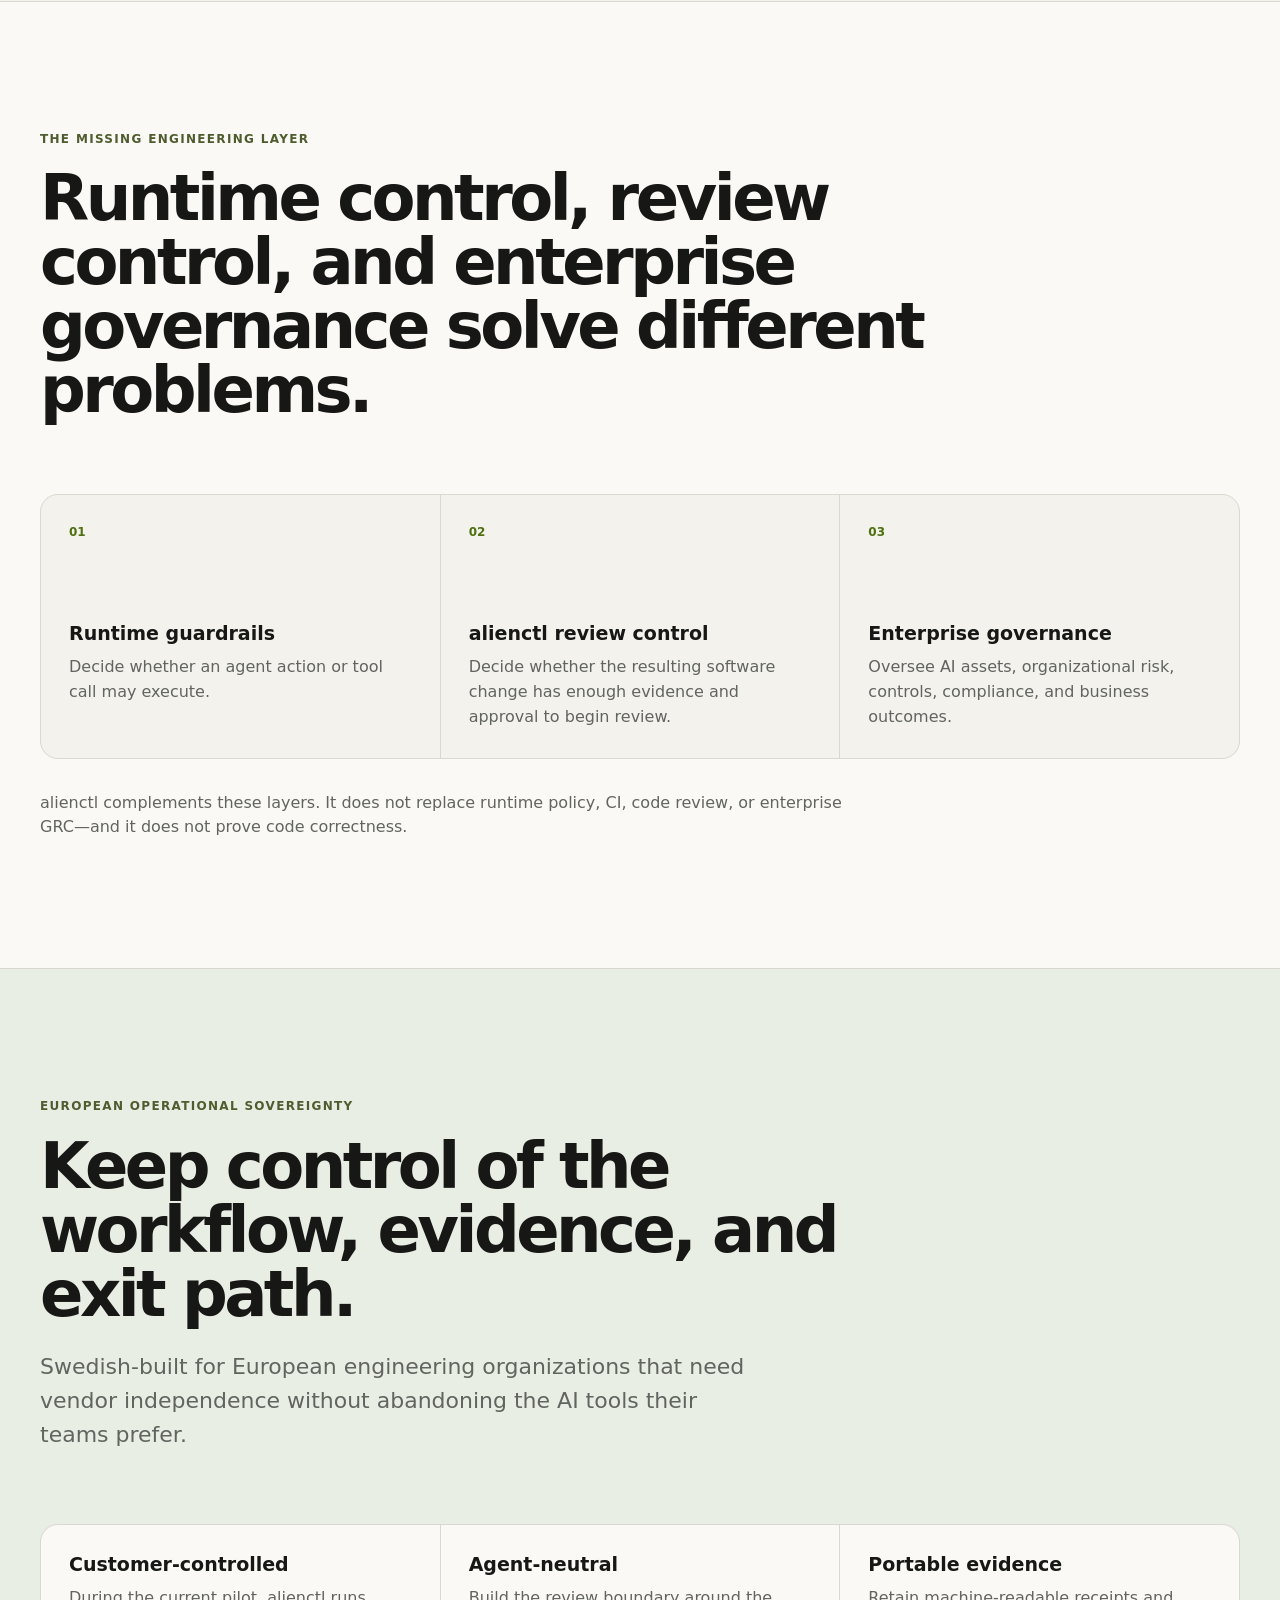
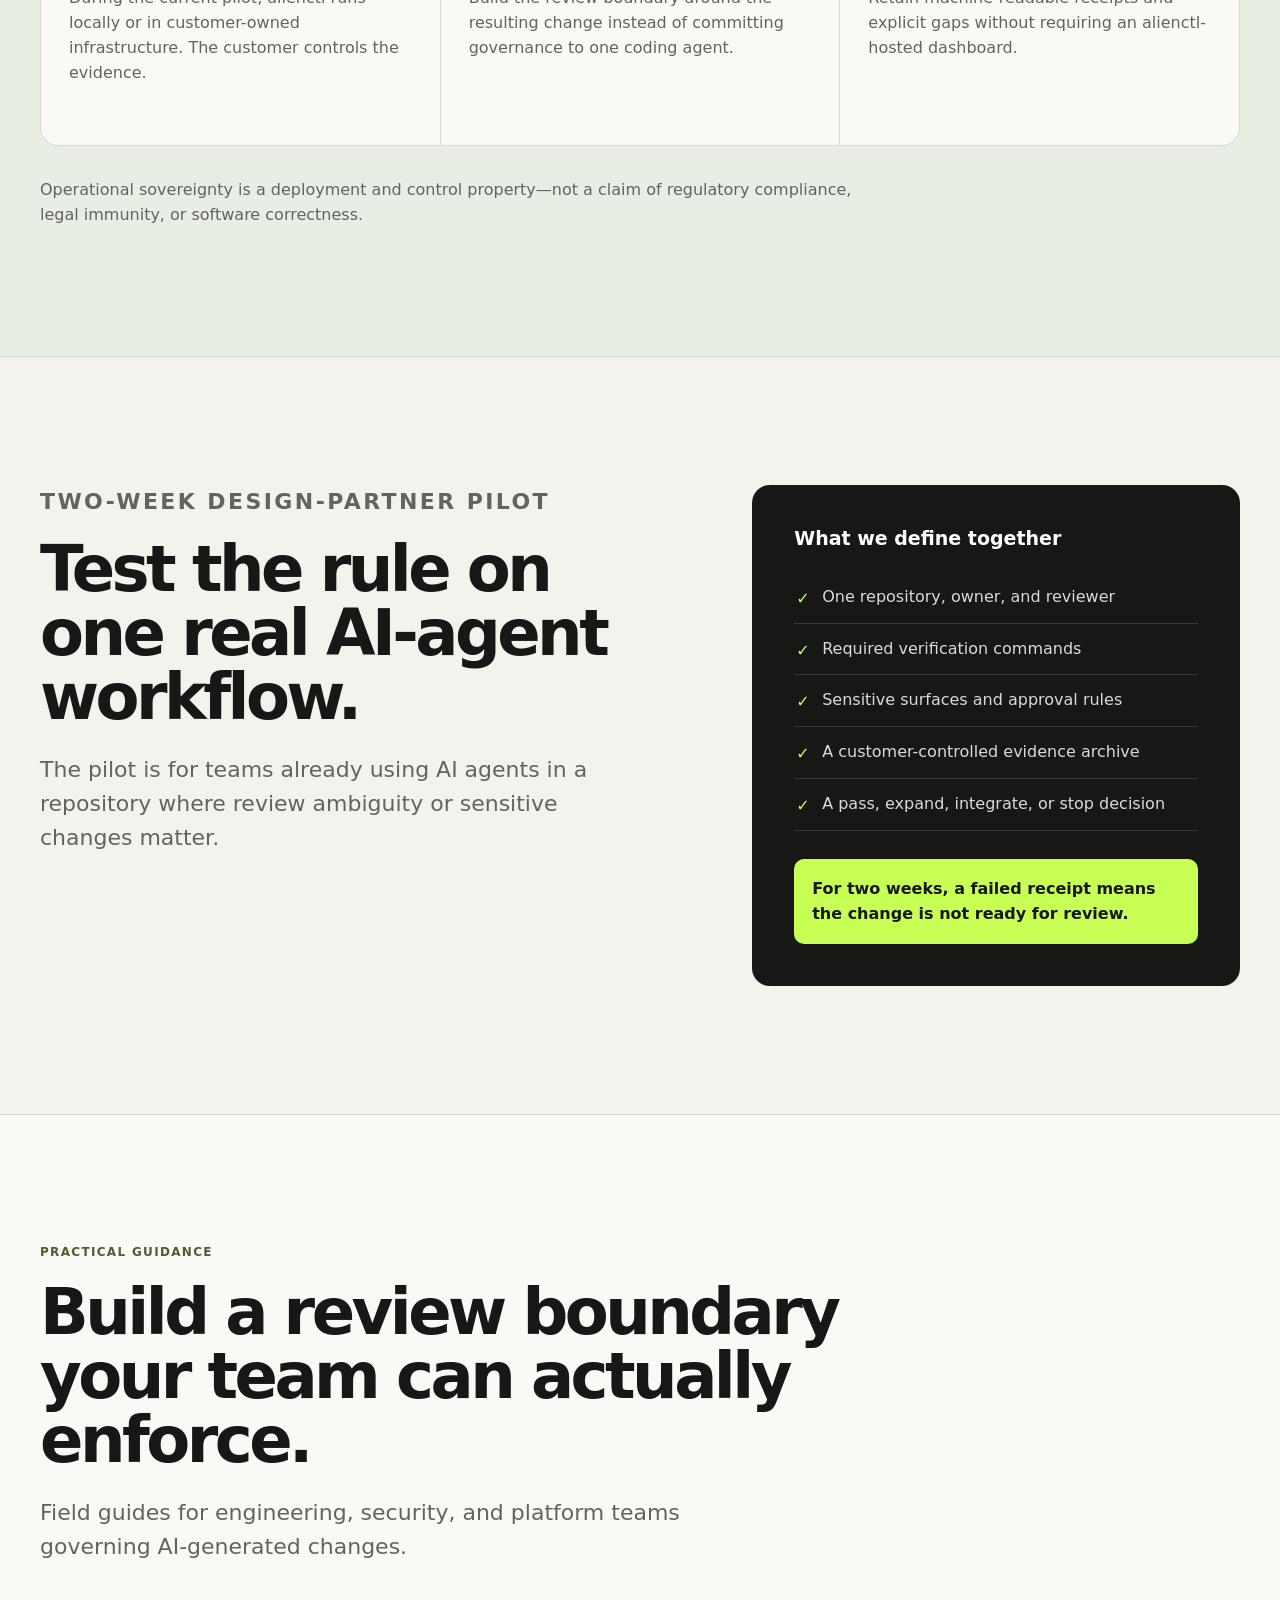
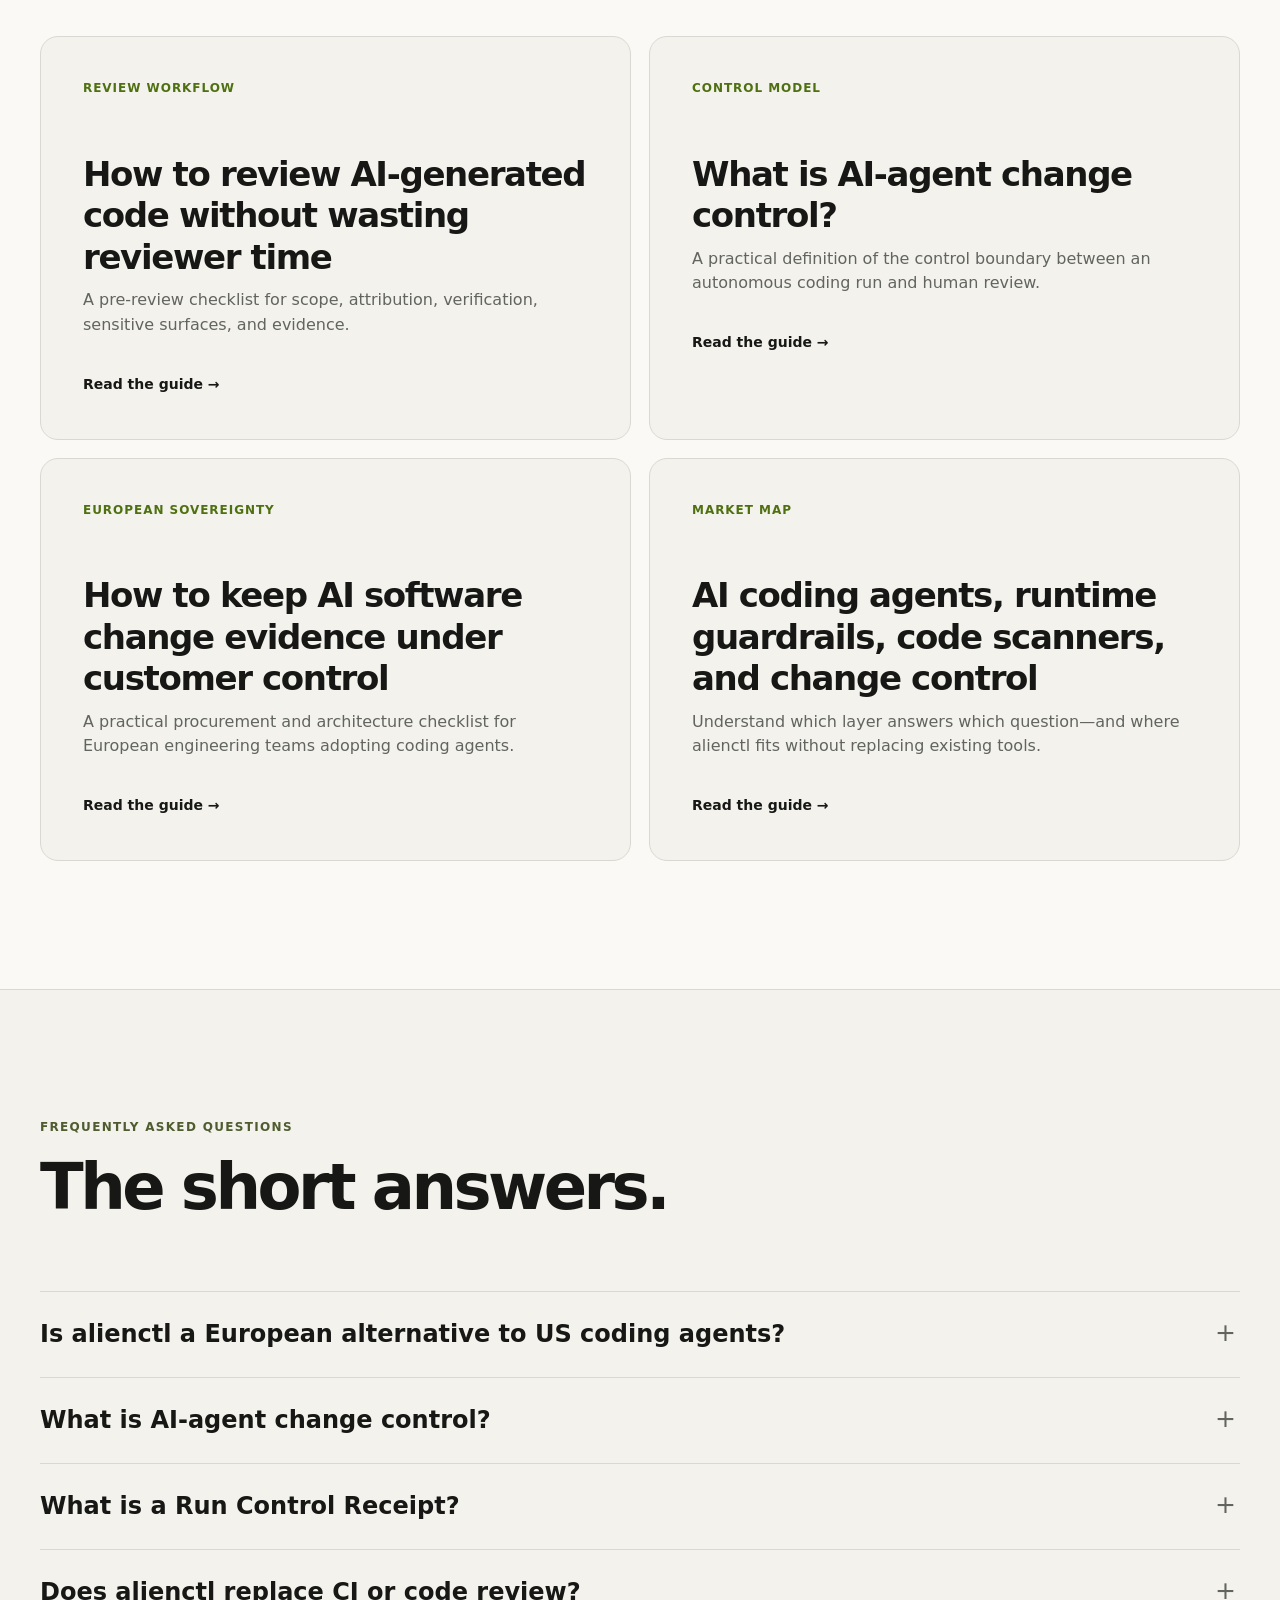
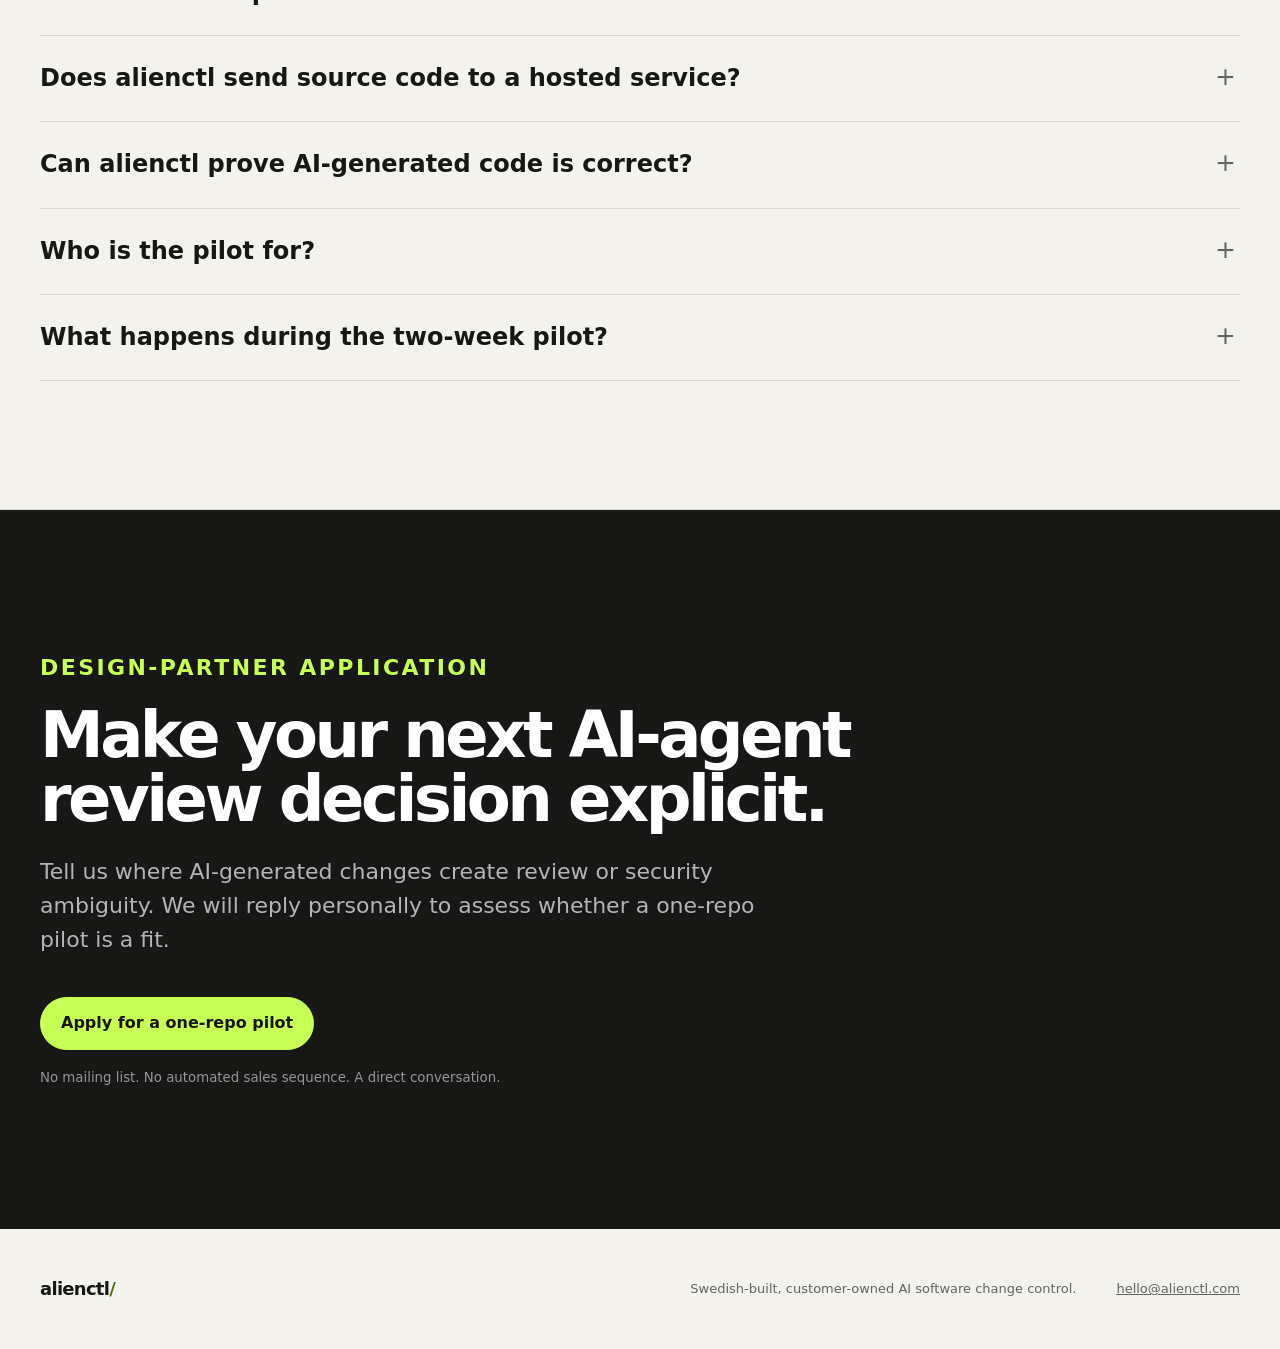
==== commit 2ed2cdb9: "Use hello@alienctl.com for public contact" ====
--- a/index.html
+++ b/index.html
@@ -41,7 +41,7 @@
             "@id": "https://alienctl.com/#organization",
             "name": "alienctl",
             "url": "https://alienctl.com/",
-            "email": "joel.rietz.le@gmail.com",
+            "email": "hello@alienctl.com",
             "sameAs": [
               "https://www.linkedin.com/company/alienctl/"
             ]
@@ -475,7 +475,7 @@
         </p>
         <a
           class="button light"
-          href="mailto:joel.rietz.le@gmail.com?subject=One-repo%20pilot%20application&amp;body=Company%3A%0ARole%3A%0AAI-agent%20workflow%3A%0ARepository%20type%3A%0AMain%20review%20or%20security%20problem%3A%0APreferred%20pilot%20timing%3A"
+          href="mailto:hello@alienctl.com?subject=One-repo%20pilot%20application&amp;body=Company%3A%0ARole%3A%0AAI-agent%20workflow%3A%0ARepository%20type%3A%0AMain%20review%20or%20security%20problem%3A%0APreferred%20pilot%20timing%3A"
         >Apply for a one-repo pilot</a>
         <small>No mailing list. No automated sales sequence. A direct conversation.</small>
       </section>
@@ -484,7 +484,7 @@
     <footer class="site-footer">
       <a class="brand footer-brand" href="#top">alienctl<span aria-hidden="true">/</span></a>
       <p>Swedish-built, customer-owned AI software change control.</p>
-      <a href="mailto:joel.rietz.le@gmail.com">joel.rietz.le@gmail.com</a>
+      <a href="mailto:hello@alienctl.com">hello@alienctl.com</a>
     </footer>
   </body>
 </html>
